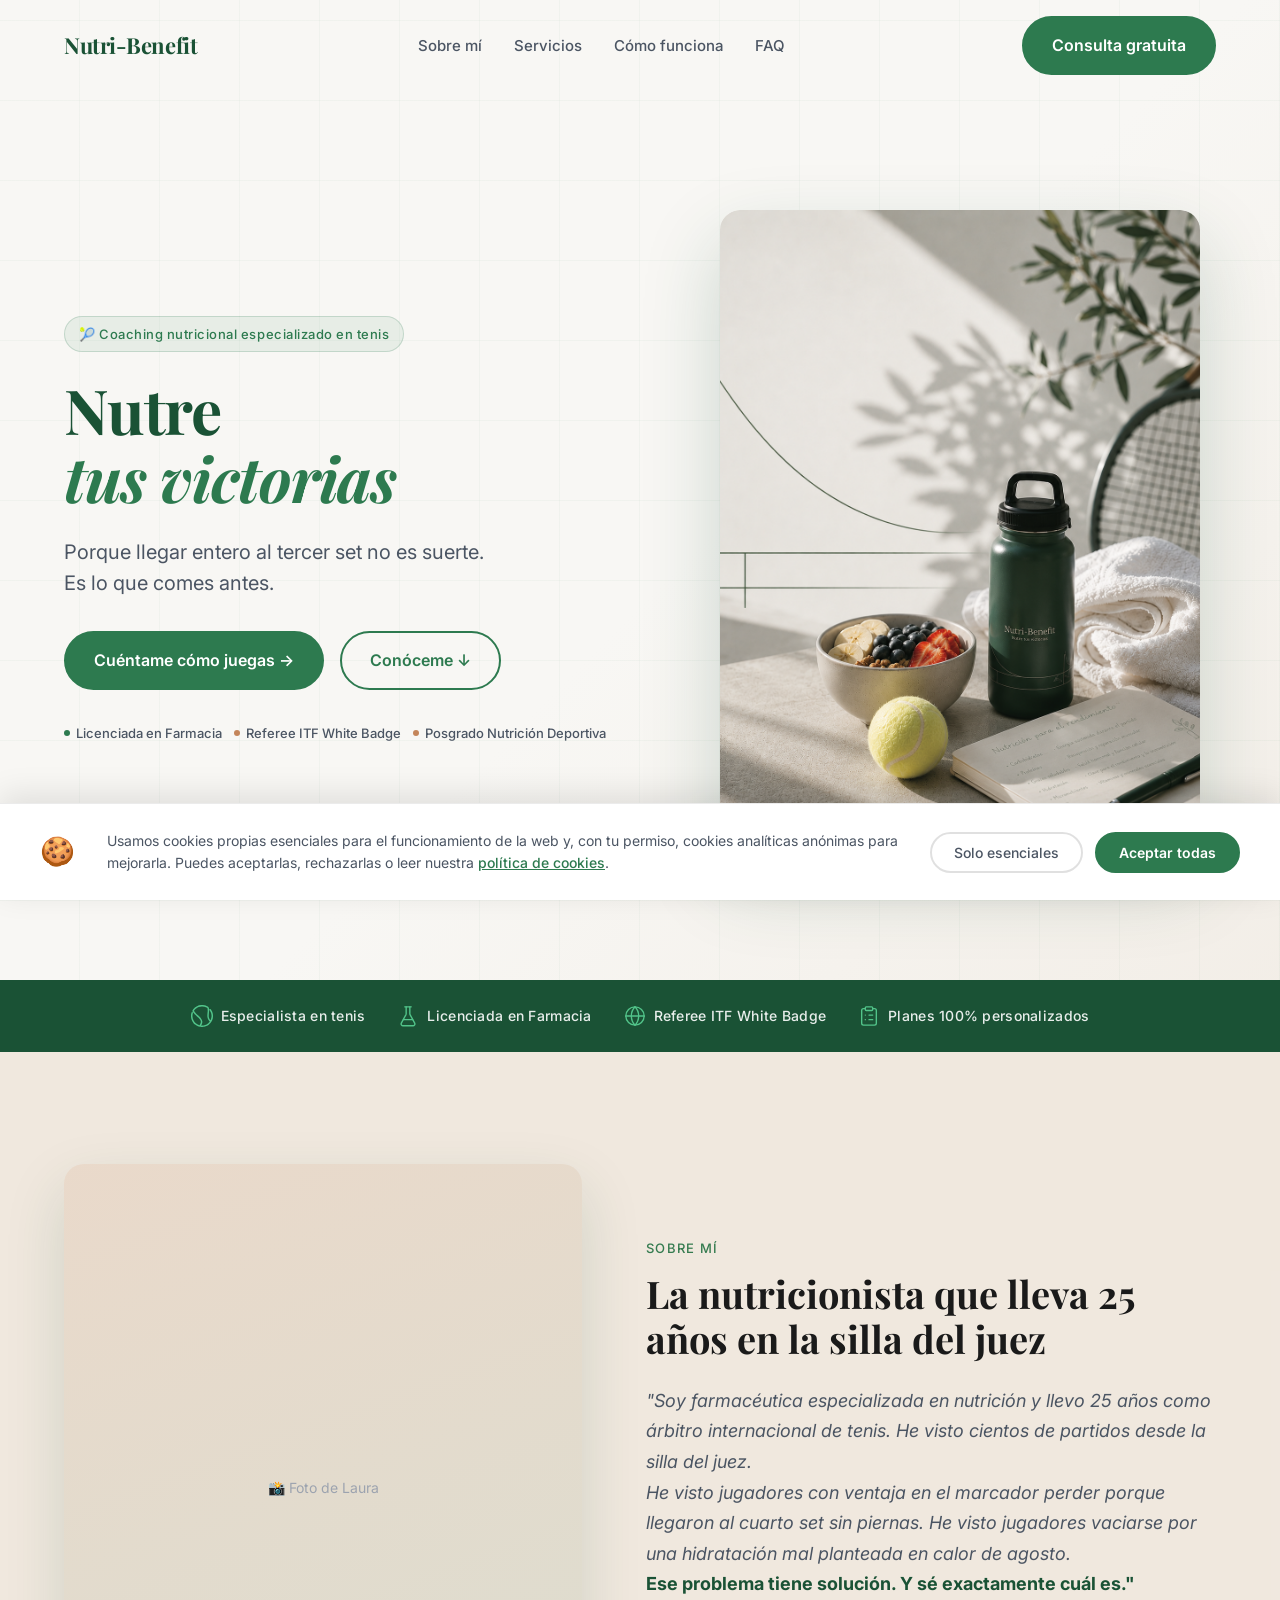
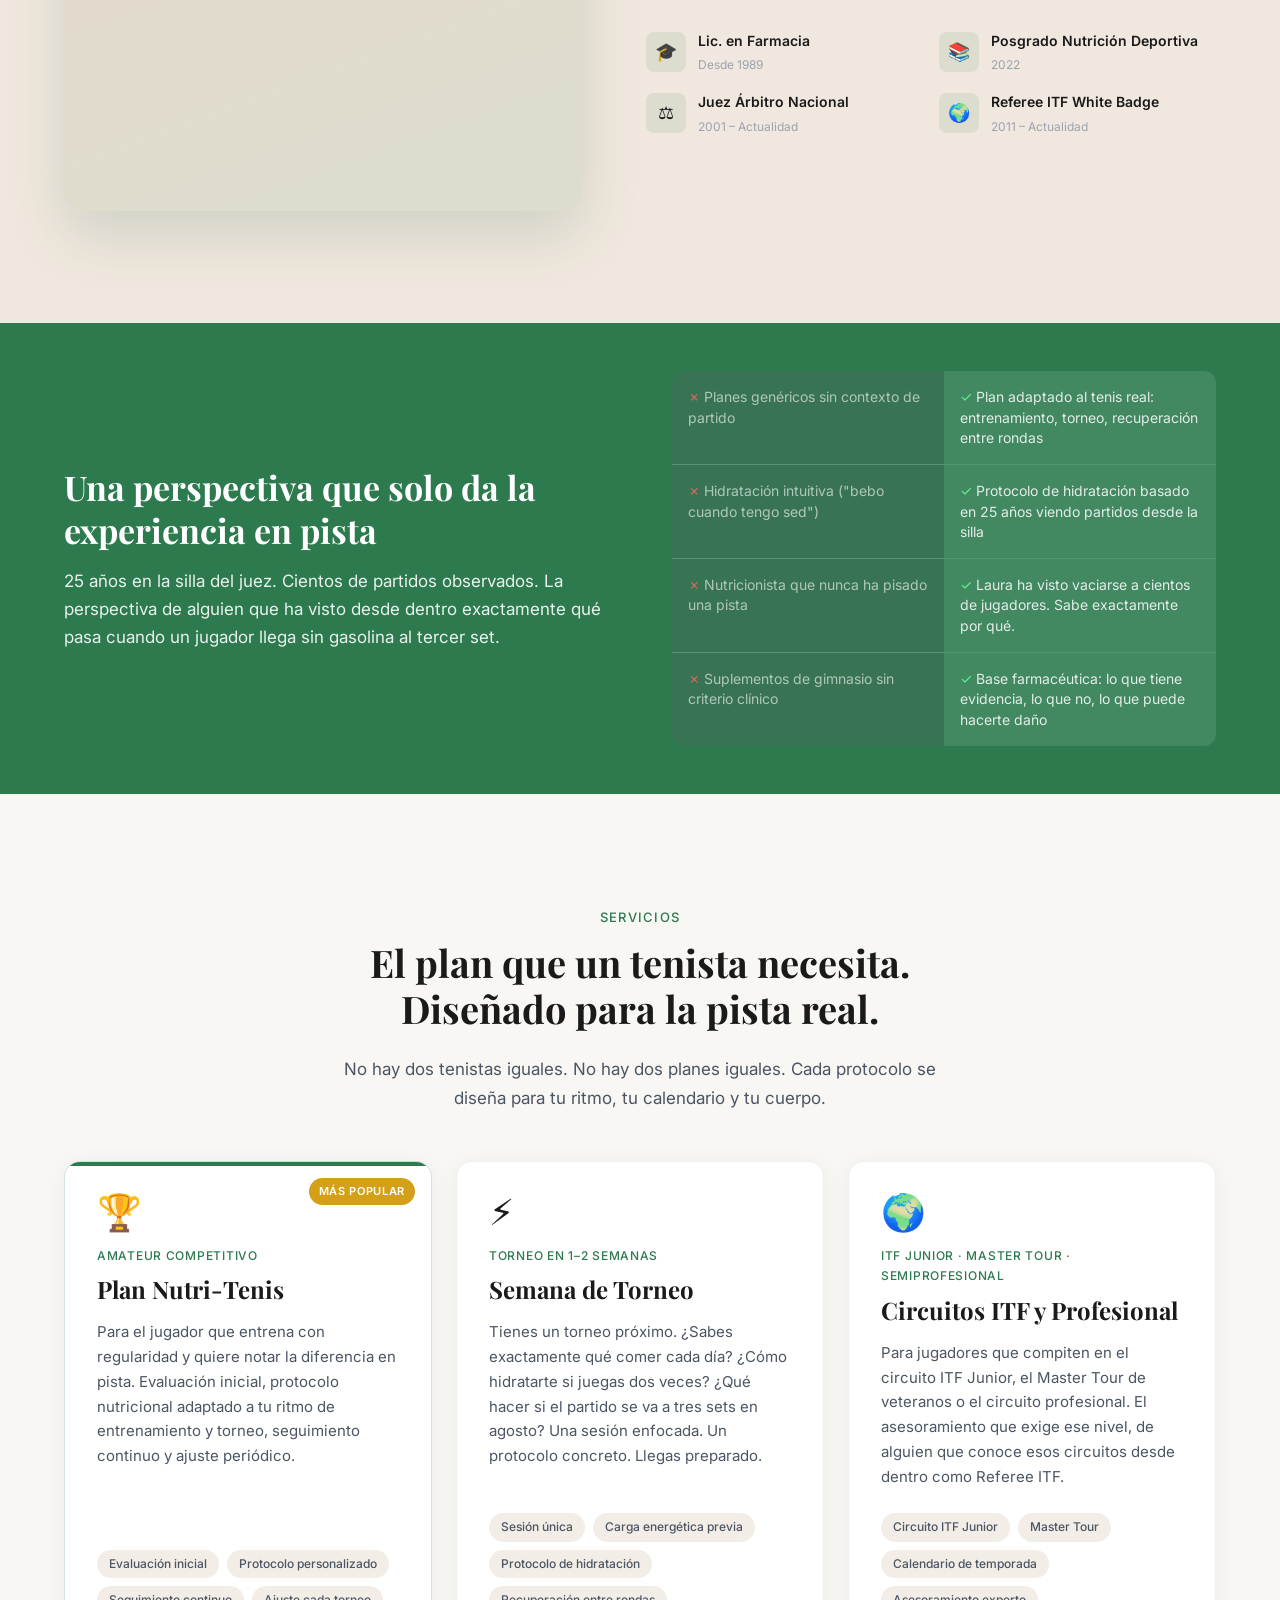
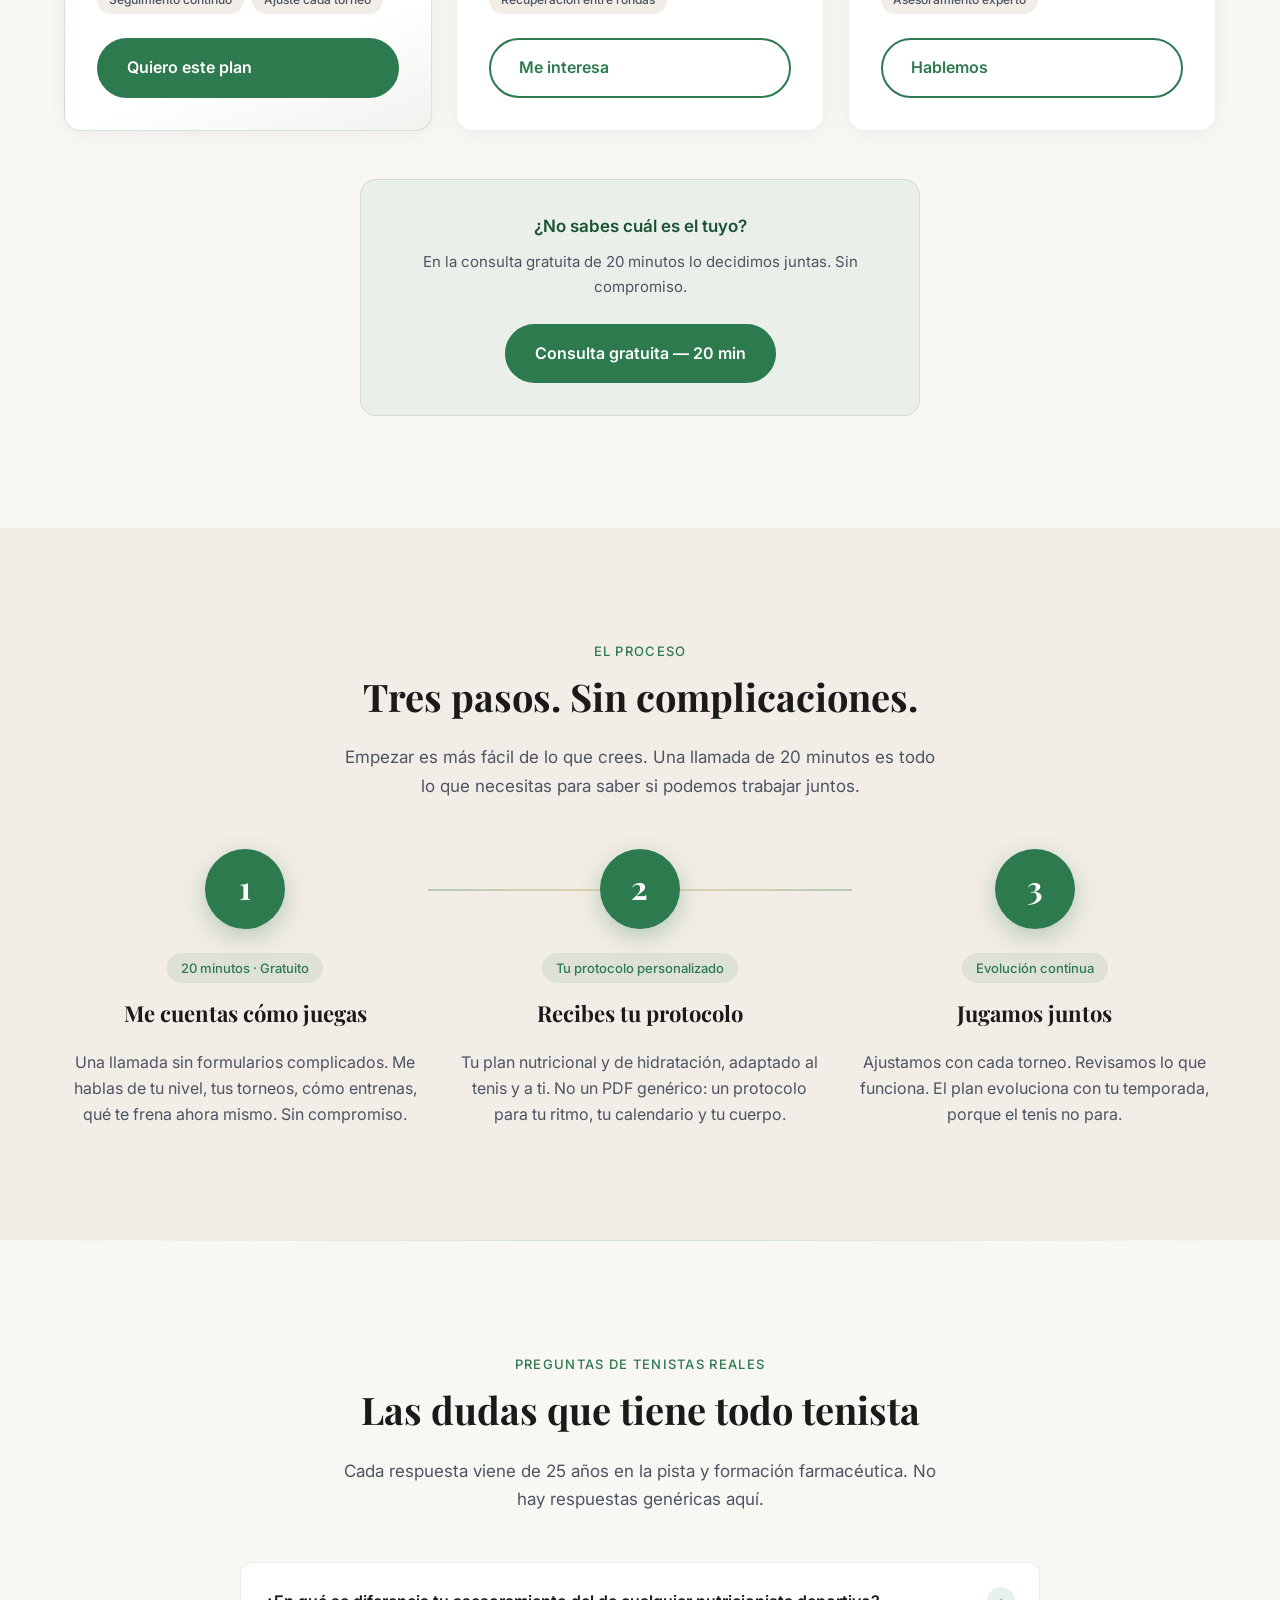
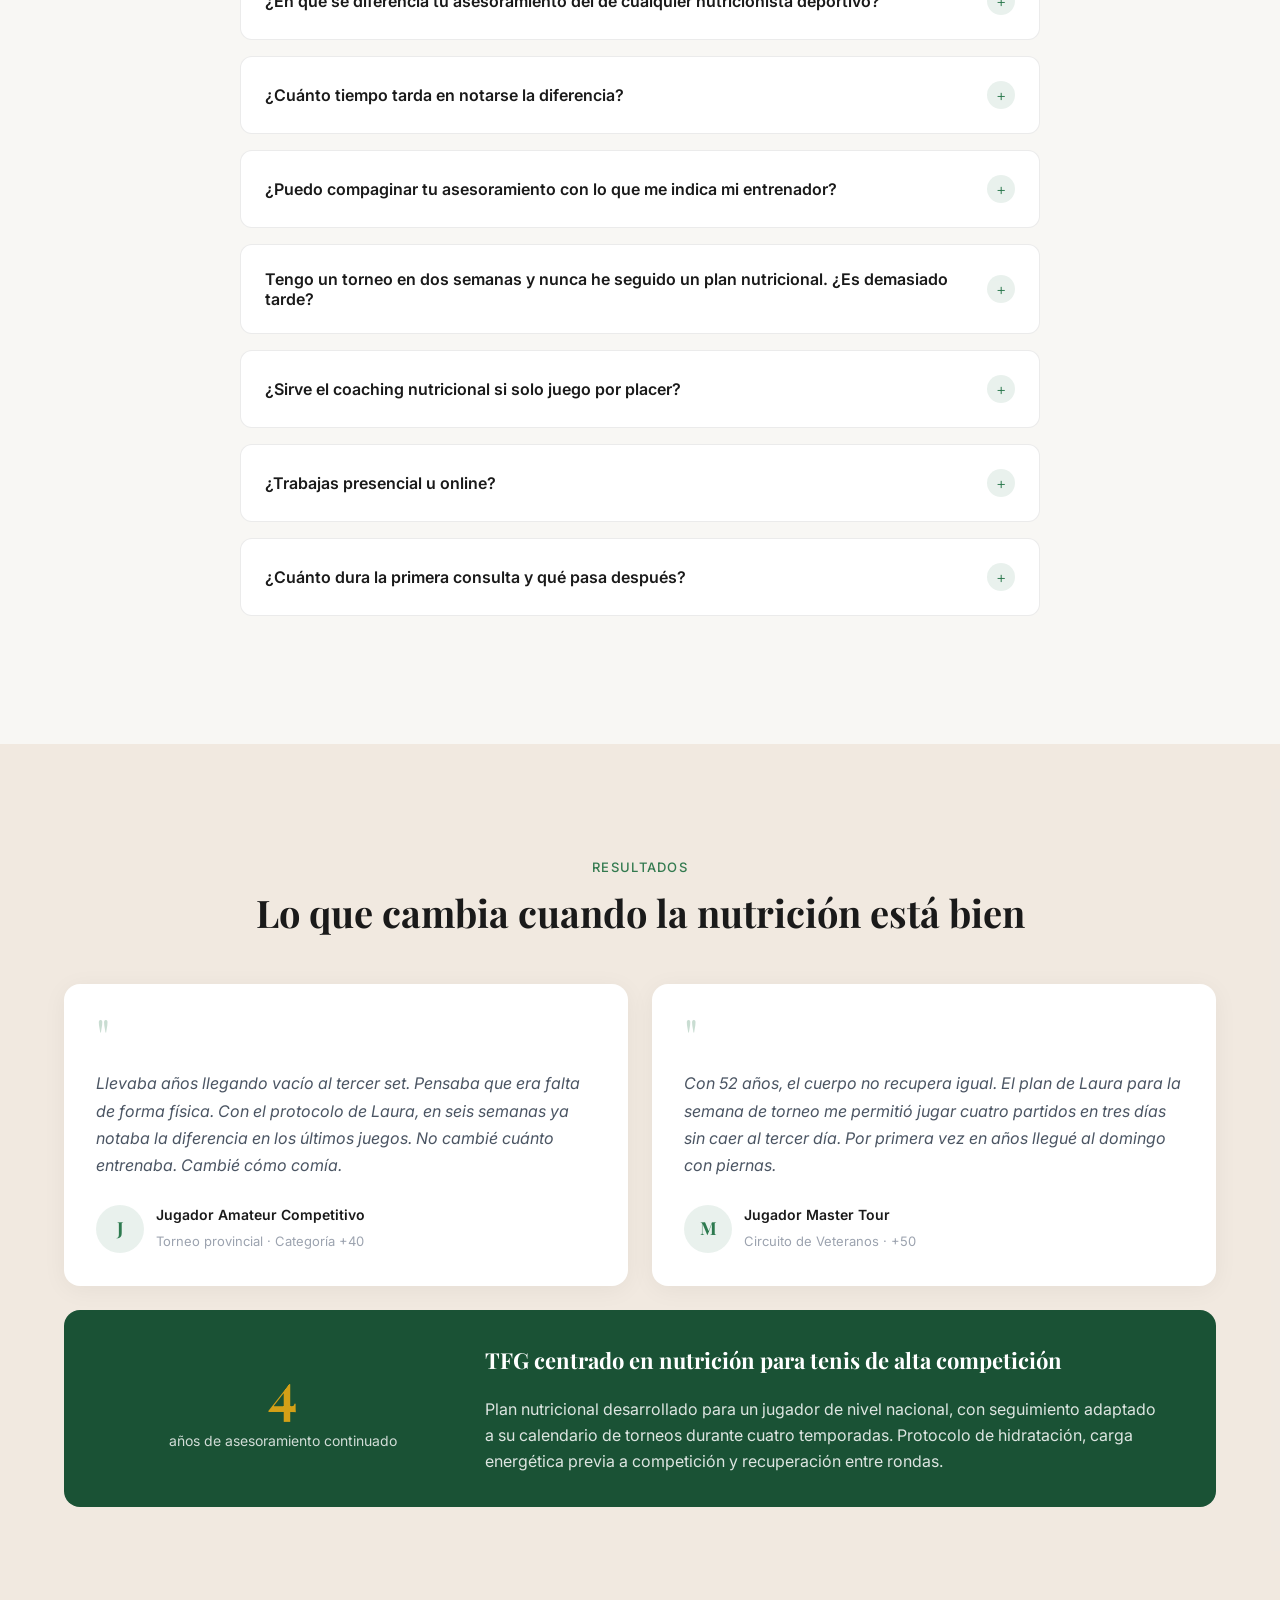
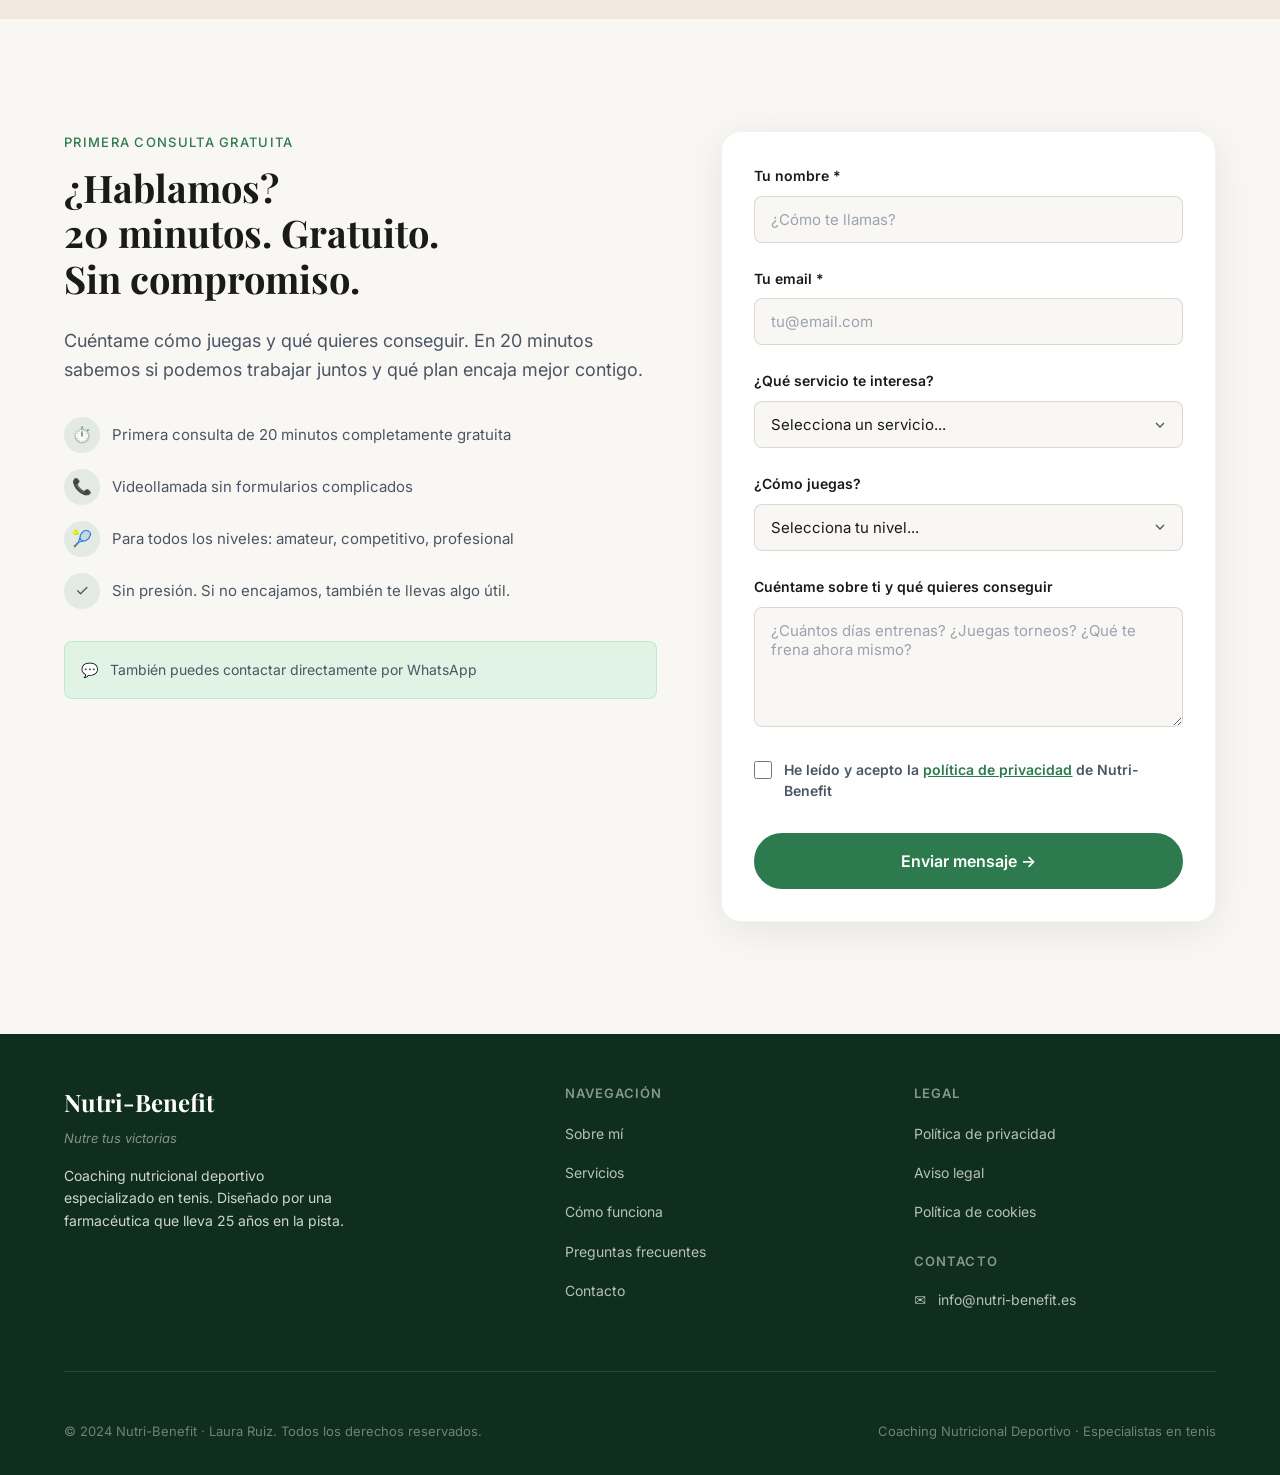
==== index.html @ d8d29677 "Add privacy policy page with initial content and legal notice" ====
<!DOCTYPE html>
<html lang="es">
<head>
  <meta charset="UTF-8">
  <meta name="viewport" content="width=device-width, initial-scale=1.0">
  <title>Nutri-Benefit — Coaching Nutricional para Tenistas | Laura Ruiz</title>
  <meta name="description" content="Coaching nutricional deportivo especializado en tenis. Licenciada en Farmacia y Referee ITF White Badge. Diseñado para tenistas reales, por alguien que lleva 25 años en la pista.">

  <!-- Open Graph -->
  <meta property="og:title" content="Nutri-Benefit — Nutre tus victorias">
  <meta property="og:description" content="Coaching nutricional para tenistas. Farmacéutica · Referee ITF · Nutricionista Deportiva. Primera consulta gratuita.">
  <meta property="og:type" content="website">
  <meta property="og:url" content="https://nutri-benefit.es">

  <!-- Google Fonts -->
  <link rel="preconnect" href="https://fonts.googleapis.com">
  <link rel="preconnect" href="https://fonts.gstatic.com" crossorigin>
  <link href="https://fonts.googleapis.com/css2?family=Playfair+Display:ital,wght@0,700;1,400&family=Inter:wght@400;500;600&display=swap" rel="stylesheet">

  <!-- Styles -->
  <link rel="stylesheet" href="css/styles.css">

  <!-- Schema.org -->
  <script type="application/ld+json">
  {
    "@context": "https://schema.org",
    "@type": "Person",
    "name": "Laura Ruiz",
    "jobTitle": "Nutricionista Deportiva y Farmacéutica",
    "description": "Coaching nutricional deportivo especializado en tenis. Licenciada en Farmacia, Referee ITF White Badge, Posgrado en Nutrición Deportiva.",
    "url": "https://nutri-benefit.es",
    "sameAs": []
  }
  </script>
</head>
<body>

  <!-- ══════════════════════════════════════════════════════
       NAVBAR
  ══════════════════════════════════════════════════════ -->
  <nav id="navbar" role="navigation" aria-label="Navegación principal">
    <div class="nav-inner">
      <a href="#" class="nav-logo" aria-label="Nutri-Benefit inicio">
        <span class="brand">Nutri-Benefit</span>
        <span class="tagline">Nutre tus victorias</span>
      </a>

      <ul class="nav-links" role="list">
        <li><a href="#sobre-mi">Sobre mí</a></li>
        <li><a href="#servicios">Servicios</a></li>
        <li><a href="#como-funciona">Cómo funciona</a></li>
        <li><a href="#faq">FAQ</a></li>
      </ul>

      <a href="#contacto" class="btn btn-primary nav-cta">Consulta gratuita</a>

      <button class="hamburger" id="hamburger" aria-label="Abrir menú" aria-expanded="false">
        <span></span><span></span><span></span>
      </button>
    </div>
  </nav>

  <!-- Mobile nav overlay -->
  <div class="mobile-nav" id="mobile-nav" role="dialog" aria-label="Menú móvil">
    <a href="#sobre-mi">Sobre Laura</a>
    <a href="#servicios">Servicios</a>
    <a href="#como-funciona">Cómo funciona</a>
    <a href="#faq">FAQ</a>
    <a href="#contacto" class="btn btn-primary">Consulta gratuita</a>
  </div>

  <main>

    <!-- ══════════════════════════════════════════════════════
         HERO
    ══════════════════════════════════════════════════════ -->
    <section id="hero" aria-label="Encabezado principal">
      <div class="hero-bg"></div>

      <div class="hero-content">
        <div class="hero-eyebrow fade-up">
          🎾 Coaching nutricional especializado en tenis
        </div>

        <h1 class="hero-h1 fade-up fade-up-delay-1">
          Nutre<br><em>tus victorias</em>
        </h1>

        <p class="hero-h2 fade-up fade-up-delay-2">
          Porque llegar entero al tercer set no es suerte.<br>
          Es lo que comes antes.
        </p>

        <div class="hero-ctas fade-up fade-up-delay-3">
          <a href="#contacto" class="btn btn-primary" id="hero-cta">
            Cuéntame cómo juegas →
          </a>
          <a href="#sobre-mi" class="btn btn-secondary">
            Conóceme ↓
          </a>
        </div>

        <div class="hero-credentials fade-up fade-up-delay-3">
          <span class="credential-dot">Licenciada en Farmacia</span>
          <span class="credential-dot">Referee ITF White Badge</span>
          <span class="credential-dot">Posgrado Nutrición Deportiva</span>
        </div>
      </div>

      <div class="hero-visual">
        <div class="hero-photo-frame fade-up">
          <img src="img/ChatGPT Image May 28, 2026 at 11_13_52 AM.png" alt="Laura Ruiz, nutricionista deportiva y árbitro ITF">

        </div>
      </div>
    </section>

    <!-- ══════════════════════════════════════════════════════
         BARRA DE CONFIANZA
    ══════════════════════════════════════════════════════ -->
    <div id="trust-bar" role="complementary" aria-label="Credenciales">
      <div class="container">
        <div class="trust-grid">
          <div class="trust-item fade-up">
            <span class="icon">
              <svg xmlns="http://www.w3.org/2000/svg" width="22" height="22" viewBox="0 0 512 512" fill="currentColor" aria-hidden="true">
                <path d="M0 0 C0.9005864 -0.00701431 1.80117279 -0.01402863 2.72904968 -0.02125549 C5.61759506 -0.03865309 8.50593541 -0.04510727 11.39453125 -0.046875 C12.87509003 -0.04788712 12.87509003 -0.04788712 14.38555908 -0.04891968 C28.85428676 -0.03318992 42.98044345 0.32301416 57.20703125 3.203125 C58.12484375 3.38536621 59.04265625 3.56760742 59.98828125 3.75537109 C66.43964765 5.06690057 72.83133002 6.56447537 79.20703125 8.203125 C80.33915039 8.49292236 80.33915039 8.49292236 81.49414062 8.78857422 C99.2256773 13.42931229 116.05539093 20.60129356 132.20703125 29.203125 C133.30144531 29.77933594 133.30144531 29.77933594 134.41796875 30.3671875 C142.56273445 34.67585195 150.52370994 39.17055724 158.08203125 44.453125 C158.64680176 44.84097168 159.21157227 45.22881836 159.79345703 45.62841797 C166.97587399 50.82537979 169.13026911 57.17161854 171.26953125 65.390625 C171.65467896 66.83743652 171.65467896 66.83743652 172.04760742 68.31347656 C174.4217014 77.51431585 176.06007959 86.77497192 177.20703125 96.203125 C177.30129395 96.925 177.39555664 97.646875 177.49267578 98.390625 C178.44012962 106.47194861 178.45070136 114.57780121 178.45703125 122.703125 C178.45770599 123.49266571 178.45838074 124.28220642 178.45907593 125.09567261 C178.43354454 144.18289188 176.66114237 163.01259345 174.57421875 181.96777344 C172.05176225 204.89703234 169.71811337 227.67590569 169.70703125 250.765625 C169.70281158 251.62993134 169.69859192 252.49423767 169.69424438 253.38473511 C169.66118571 268.57948968 171.3173471 283.5573846 175.76953125 298.140625 C176.01783691 298.95781006 176.26614258 299.77499512 176.52197266 300.61694336 C182.83411866 320.18159556 195.36854297 340.94234975 212.20703125 353.203125 C231.51416925 306.79724435 240.37294386 259.09706687 229.20703125 209.203125 C229.02188965 208.36168945 228.83674805 207.52025391 228.64599609 206.65332031 C221.57647524 175.33180536 207.90166237 147.84075861 189.20581055 121.95117188 C188.703479 121.25056641 188.20114746 120.54996094 187.68359375 119.828125 C187.23064941 119.20164062 186.77770508 118.57515625 186.31103516 117.9296875 C183.78335811 113.97662865 183.62461413 109.74112506 184.20703125 105.203125 C185.96756821 99.91194599 188.44762821 96.25402439 193.20703125 93.203125 C196.02531303 92.26369774 198.01924794 91.97729873 200.95703125 91.890625 C201.776875 91.85324219 202.59671875 91.81585938 203.44140625 91.77734375 C209.63425846 92.73076309 213.65880676 96.15788653 217.32666016 100.97119141 C217.78218262 101.60460449 218.23770508 102.23801758 218.70703125 102.890625 C219.2076709 103.57560059 219.70831055 104.26057617 220.22412109 104.96630859 C232.30558942 121.88478835 242.34296579 139.9729126 250.20703125 159.203125 C250.70106445 160.40412842 250.70106445 160.40412842 251.20507812 161.62939453 C259.48335453 182.07538293 264.14767509 203.40787643 267.20703125 225.203125 C267.47181274 227.03991821 267.47181274 227.03991821 267.74194336 228.91381836 C268.3208789 233.62721873 268.38708679 238.31030567 268.41015625 243.0546875 C268.41585632 243.99001312 268.4215564 244.92533875 268.4274292 245.88900757 C268.4368375 247.86739997 268.4433965 249.84580776 268.44726562 251.82421875 C268.45684598 254.77113464 268.48785642 257.71731356 268.51953125 260.6640625 C268.61611699 277.92975869 266.75749347 294.84647441 262.95703125 311.703125 C262.74796143 312.64124023 262.5388916 313.57935547 262.32348633 314.54589844 C249.57816493 369.7310658 217.78361101 421.08418753 173.20703125 456.203125 C172.02753906 457.18345703 172.02753906 457.18345703 170.82421875 458.18359375 C158.92594489 468.0202855 145.79166821 475.93972098 132.20703125 483.203125 C131.58280273 483.54053711 130.95857422 483.87794922 130.31542969 484.22558594 C109.34411225 495.47393778 86.96548602 503.12199405 63.70703125 507.890625 C62.23097412 508.19468262 62.23097412 508.19468262 60.72509766 508.50488281 C44.64902695 511.65334328 28.92944567 512.57947457 12.58203125 512.515625 C11.12719833 512.51289078 11.12719833 512.51289078 9.64297485 512.51010132 C-4.7061792 512.46471553 -18.67577134 511.96885438 -32.79296875 509.203125 C-33.70594727 509.03683594 -34.61892578 508.87054688 -35.55957031 508.69921875 C-77.19159155 501.03949423 -115.95349081 482.79687617 -148.79296875 456.203125 C-149.33743652 455.76307129 -149.8819043 455.32301758 -150.44287109 454.86962891 C-164.51470804 443.39137637 -177.72977522 430.62593436 -188.79296875 416.203125 C-189.55222656 415.27242188 -190.31148437 414.34171875 -191.09375 413.3828125 C-223.07811345 373.49162874 -243.72681874 319.73434326 -243.99609375 268.41015625 C-244.00310806 267.50956985 -244.01012238 266.60898346 -244.01734924 265.68110657 C-244.03474684 262.79256119 -244.04120102 259.90422084 -244.04296875 257.015625 C-244.04398087 255.53506622 -244.04398087 255.53506622 -244.04501343 254.02459717 C-244.02928235 239.55464844 -243.66840223 225.43142047 -240.79296875 211.203125 C-240.61072754 210.27999512 -240.42848633 209.35686523 -240.24072266 208.40576172 C-233.46129546 174.83711927 -233.46129546 174.83711927 -225.79296875 168.203125 C-221.25576853 165.27915153 -217.11867693 164.31550697 -211.79296875 165.203125 C-205.95675592 167.0813244 -202.72071167 169.69896831 -199.79296875 175.203125 C-197.25926886 182.80422467 -199.50205599 189.77691628 -201.60546875 197.203125 C-217.0081282 254.28303899 -209.72177065 314.54948178 -180.79296875 366.203125 C-166.72225498 390.17993083 -148.68685498 412.02438299 -126.79296875 429.203125 C-125.84292969 429.98171875 -124.89289063 430.7603125 -123.9140625 431.5625 C-101.14505744 449.82423075 -74.54708543 461.75045007 -46.79296875 470.203125 C-26.13234054 444.80680224 -12.06378999 415.57073139 -14.79296875 382.203125 C-17.35483395 363.63152564 -26.53104991 346.86931208 -37.79296875 332.203125 C-38.40914062 331.39230469 -39.0253125 330.58148438 -39.66015625 329.74609375 C-48.13448668 318.86308434 -57.82356476 309.0870962 -67.54296875 299.328125 C-68.33485596 298.53156494 -69.12674316 297.73500488 -69.94262695 296.91430664 C-74.14997703 292.71839556 -78.43602583 288.68334103 -82.93945312 284.80712891 C-85.74392865 282.38017893 -88.45389091 279.85514234 -91.16796875 277.328125 C-95.0182023 273.75798927 -98.88176349 270.20664762 -102.79296875 266.703125 C-107.17477468 262.77509832 -111.50462702 258.79381833 -115.82275391 254.79614258 C-118.55449505 252.26757217 -121.2908497 249.74467538 -124.04296875 247.23828125 C-128.85750092 242.85236894 -133.61447507 238.44482358 -138.171875 233.7890625 C-139.87406577 232.12378671 -141.65593382 230.60789867 -143.48046875 229.078125 C-148.89075261 224.41227943 -153.58721707 219.07362992 -158.36621094 213.77832031 C-159.62608219 212.38737416 -160.89990156 211.00908928 -162.17578125 209.6328125 C-168.46169659 202.80617326 -174.18802165 195.59118992 -179.79296875 188.203125 C-180.21723145 187.64641113 -180.64149414 187.08969727 -181.07861328 186.51611328 C-211.98967388 145.62750831 -211.98967388 145.62750831 -209.69921875 128.21484375 C-204.55004598 111.10272217 -188.58622574 94.75567105 -176.5078125 82.0703125 C-174.11406795 79.54224272 -171.81801141 76.96238492 -169.54296875 74.328125 C-165.91073533 70.22793513 -161.98282384 66.71973842 -157.79296875 63.203125 C-156.90480469 62.41550781 -156.01664062 61.62789062 -155.1015625 60.81640625 C-140.43247372 47.89421125 -124.19436998 37.07549053 -106.79296875 28.203125 C-105.96684082 27.78047363 -105.14071289 27.35782227 -104.28955078 26.92236328 C-72.40675834 10.78534865 -35.92468067 0.1884807 0 0 Z M-130.79296875 85.203125 C-131.56253906 85.86183594 -132.33210938 86.52054688 -133.125 87.19921875 C-146.8598045 99.24849168 -159.37520102 112.15827016 -169.79296875 127.203125 C-170.24486572 127.79343506 -170.6967627 128.38374512 -171.16235352 128.99194336 C-172.59789053 130.919506 -172.59789053 130.919506 -173.79296875 134.203125 C-172.80021049 137.22045912 -171.9234422 139.05381346 -170.23046875 141.640625 C-169.5977002 142.67606445 -169.5977002 142.67606445 -168.95214844 143.73242188 C-167.60045544 145.91372016 -166.20362462 148.05957217 -164.79296875 150.203125 C-164.35936035 150.87617676 -163.92575195 151.54922852 -163.47900391 152.24267578 C-158.50178091 159.93337914 -153.10385814 167.25971158 -147.35546875 174.390625 C-146.87883789 174.98294922 -146.40220703 175.57527344 -145.91113281 176.18554688 C-136.87789949 187.16758922 -126.85608847 197.30709813 -116.79150391 207.33496094 C-115.02648331 209.0945598 -113.26695742 210.85952897 -111.5078125 212.625 C-106.30519744 217.83071783 -101.10122825 222.97042362 -95.49707031 227.74853516 C-92.77432547 230.07262022 -90.16393149 232.5156505 -87.54296875 234.953125 C-86.41681933 235.99625858 -85.29051364 237.03922349 -84.1640625 238.08203125 C-83.60315918 238.60168457 -83.04225586 239.12133789 -82.46435547 239.65673828 C-76.2998551 245.36020678 -70.10789 251.03361497 -63.85546875 256.640625 C-62.16693245 258.16030767 -60.47948891 259.68120515 -58.79296875 261.203125 C-57.83132812 262.07066406 -56.8696875 262.93820312 -55.87890625 263.83203125 C-43.90099231 274.71761377 -31.80283498 285.84116574 -21.8203125 298.62109375 C-19.60732763 301.43955811 -17.26584731 304.12128841 -14.91796875 306.828125 C1.52993255 326.59625483 13.89642702 350.75769259 18.20703125 376.203125 C18.33851563 376.96496094 18.47 377.72679687 18.60546875 378.51171875 C23.18080765 411.21920897 11.42700327 446.70161017 -7.0625 473.5703125 C-8.97605279 475.95657873 -8.97605279 475.95657873 -8.79296875 478.203125 C48.64667915 484.29520887 106.28463716 465.93248913 151.20703125 430.203125 C152.05491211 429.53095947 152.05491211 429.53095947 152.91992188 428.84521484 C168.91076263 416.0459031 182.98060105 401.36536888 194.20703125 384.203125 C193.69954346 383.71658447 193.19205566 383.23004395 192.66918945 382.72875977 C156.18828834 347.55001213 136.81364986 306.80517487 135.88174438 255.70167542 C135.5872635 232.36462279 137.6756482 209.36963432 140.17619324 186.1930542 C145.85792813 136.19794525 145.85792813 136.19794525 141.56445312 86.27001953 C141.20703125 84.203125 141.20703125 84.203125 140.97265625 80.60546875 C140.52713286 76.41012349 139.84617867 73.62674946 136.56933594 70.78076172 C131.42968151 67.02853726 125.85471523 64.10620452 120.20703125 61.203125 C118.82377317 60.46437537 117.4409332 59.72484213 116.05859375 58.984375 C85.77701886 43.07613408 52.37612134 34.38010119 18.20703125 33.203125 C16.70462891 33.14125 16.70462891 33.14125 15.171875 33.078125 C-37.48563509 31.96808526 -90.96022576 50.74811497 -130.79296875 85.203125 Z " fill="currentColor" transform="translate(243.79296875,-0.203125)"/>
              </svg>
            </span>
            <span>Especialista en tenis</span>
          </div>
          <div class="trust-item fade-up fade-up-delay-1">
            <span class="icon">
              <svg xmlns="http://www.w3.org/2000/svg" width="22" height="22" viewBox="0 0 24 24" fill="none" stroke="currentColor" stroke-width="1.5" stroke-linecap="round" stroke-linejoin="round" aria-hidden="true">
                <path d="M10 2v7.527a2 2 0 0 1-.211.896L4.72 19.8a2 2 0 0 0 1.787 2.9h11a2 2 0 0 0 1.787-2.9l-5.069-9.377A2 2 0 0 1 14 9.527V2"/><path d="M8.5 2h7"/><path d="M7 16h10"/>
              </svg>
            </span>
            <span>Licenciada en Farmacia</span>
          </div>
          <div class="trust-item fade-up fade-up-delay-2">
            <span class="icon">
              <svg xmlns="http://www.w3.org/2000/svg" width="22" height="22" viewBox="0 0 24 24" fill="none" stroke="currentColor" stroke-width="1.5" stroke-linecap="round" stroke-linejoin="round" aria-hidden="true">
                <circle cx="12" cy="12" r="10"/><path d="M12 2a14.5 14.5 0 0 0 0 20 14.5 14.5 0 0 0 0-20"/><path d="M2 12h20"/>
              </svg>
            </span>
            <span>Referee ITF White Badge</span>
          </div>
          <div class="trust-item fade-up fade-up-delay-3">
            <span class="icon">
              <svg xmlns="http://www.w3.org/2000/svg" width="22" height="22" viewBox="0 0 24 24" fill="none" stroke="currentColor" stroke-width="1.5" stroke-linecap="round" stroke-linejoin="round" aria-hidden="true">
                <rect width="8" height="4" x="8" y="2" rx="1"/><path d="M16 4h2a2 2 0 0 1 2 2v14a2 2 0 0 1-2 2H6a2 2 0 0 1-2-2V6a2 2 0 0 1 2-2h2"/><path d="M12 11h4"/><path d="M12 16h4"/><path d="M8 11h.01"/><path d="M8 16h.01"/>
              </svg>
            </span>
            <span>Planes 100% personalizados</span>
          </div>
        </div>
      </div>
    </div>

    <!-- ══════════════════════════════════════════════════════
         SOBRE LAURA
    ══════════════════════════════════════════════════════ -->
    <section id="sobre-mi" class="section-pad" aria-label="Sobre Laura Ruiz">
      <div class="container">
        <div class="sobre-grid">
          <div class="sobre-photo-wrap fade-up">
            <div class="sobre-photo-frame">
              <!-- Sustituir por: <img src="img/laura-sobre.jpg" alt="Laura Ruiz en la silla del juez"> -->
              <div class="sobre-photo-placeholder">
                <span>📸 Foto de Laura</span>
              </div>
            </div>
          </div>

          <div class="sobre-content">
            <span class="section-label">Sobre mí</span>
            <h2 class="section-title fade-up">
              La nutricionista que lleva 25 años en la silla del juez
            </h2>

            <blockquote class="fade-up">
              <p>"Soy farmacéutica especializada en nutrición y llevo 25 años como árbitro internacional de tenis. He visto cientos de partidos desde la silla del juez.</p>
              <p>He visto jugadores con ventaja en el marcador perder porque llegaron al cuarto set sin piernas. He visto jugadores vaciarse por una hidratación mal planteada en calor de agosto.</p>
              <p><strong>Ese problema tiene solución. Y sé exactamente cuál es."</strong></p>
            </blockquote>

            <div class="credentials-grid fade-up">
              <div class="credential-item">
                <div class="credential-icon">🎓</div>
                <div class="credential-info">
                  <strong>Lic. en Farmacia</strong>
                  <span>Desde 1989</span>
                </div>
              </div>
              <div class="credential-item">
                <div class="credential-icon">📚</div>
                <div class="credential-info">
                  <strong>Posgrado Nutrición Deportiva</strong>
                  <span>2022</span>
                </div>
              </div>
              <div class="credential-item">
                <div class="credential-icon">⚖️</div>
                <div class="credential-info">
                  <strong>Juez Árbitro Nacional</strong>
                  <span>2001 – Actualidad</span>
                </div>
              </div>
              <div class="credential-item">
                <div class="credential-icon">🌍</div>
                <div class="credential-info">
                  <strong>Referee ITF White Badge</strong>
                  <span>2011 – Actualidad</span>
                </div>
              </div>
            </div>
          </div>
        </div>
      </div>
    </section>

    <!-- Diferencial strip -->
    <div class="diferencial-strip">
      <div class="container">
        <div class="diferencial-inner">
          <div class="diferencial-text fade-up">
            <h2>Una perspectiva que solo da la experiencia en pista</h2>
            <p>25 años en la silla del juez. Cientos de partidos observados. La perspectiva de alguien que ha visto desde dentro exactamente qué pasa cuando un jugador llega sin gasolina al tercer set.</p>
          </div>
          <div class="diferencial-table fade-up fade-up-delay-1" role="table" aria-label="Comparativa de diferenciales">
            <div class="dif-row" role="row">
              <div class="dif-cell bad" role="cell">Planes genéricos sin contexto de partido</div>
              <div class="dif-cell good" role="cell">Plan adaptado al tenis real: entrenamiento, torneo, recuperación entre rondas</div>
            </div>
            <div class="dif-row" role="row">
              <div class="dif-cell bad" role="cell">Hidratación intuitiva ("bebo cuando tengo sed")</div>
              <div class="dif-cell good" role="cell">Protocolo de hidratación basado en 25 años viendo partidos desde la silla</div>
            </div>
            <div class="dif-row" role="row">
              <div class="dif-cell bad" role="cell">Nutricionista que nunca ha pisado una pista</div>
              <div class="dif-cell good" role="cell">Laura ha visto vaciarse a cientos de jugadores. Sabe exactamente por qué.</div>
            </div>
            <div class="dif-row" role="row">
              <div class="dif-cell bad" role="cell">Suplementos de gimnasio sin criterio clínico</div>
              <div class="dif-cell good" role="cell">Base farmacéutica: lo que tiene evidencia, lo que no, lo que puede hacerte daño</div>
            </div>
          </div>
        </div>
      </div>
    </div>

    <!-- ══════════════════════════════════════════════════════
         SERVICIOS
    ══════════════════════════════════════════════════════ -->
    <section id="servicios" class="section-pad" aria-label="Servicios">
      <div class="container">
        <div class="text-center">
          <span class="section-label">Servicios</span>
          <h2 class="section-title fade-up">El plan que un tenista necesita.<br>Diseñado para la pista real.</h2>
          <p class="section-subtitle fade-up">No hay dos tenistas iguales. No hay dos planes iguales. Cada protocolo se diseña para tu ritmo, tu calendario y tu cuerpo.</p>
        </div>

        <div class="servicios-grid">
          <!-- Servicio 1 -->
          <article class="service-card featured fade-up" aria-label="Plan Nutri-Tenis">
            <div class="service-featured-badge">Más popular</div>
            <div class="service-icon">🏆</div>
            <div class="service-for">Amateur competitivo</div>
            <h3>Plan Nutri-Tenis</h3>
            <p>Para el jugador que entrena con regularidad y quiere notar la diferencia en pista. Evaluación inicial, protocolo nutricional adaptado a tu ritmo de entrenamiento y torneo, seguimiento continuo y ajuste periódico.</p>
            <div class="service-tags">
              <span class="service-tag">Evaluación inicial</span>
              <span class="service-tag">Protocolo personalizado</span>
              <span class="service-tag">Seguimiento continuo</span>
              <span class="service-tag">Ajuste cada torneo</span>
            </div>
            <a href="#contacto" class="btn btn-primary service-cta" data-plan="plan-nutri-tenis">Quiero este plan</a>
          </article>

          <!-- Servicio 2 -->
          <article class="service-card fade-up fade-up-delay-1" aria-label="Semana de Torneo">
            <div class="service-icon">⚡</div>
            <div class="service-for">Torneo en 1–2 semanas</div>
            <h3>Semana de Torneo</h3>
            <p>Tienes un torneo próximo. ¿Sabes exactamente qué comer cada día? ¿Cómo hidratarte si juegas dos veces? ¿Qué hacer si el partido se va a tres sets en agosto? Una sesión enfocada. Un protocolo concreto. Llegas preparado.</p>
            <div class="service-tags">
              <span class="service-tag">Sesión única</span>
              <span class="service-tag">Carga energética previa</span>
              <span class="service-tag">Protocolo de hidratación</span>
              <span class="service-tag">Recuperación entre rondas</span>
            </div>
            <a href="#contacto" class="btn btn-secondary service-cta" data-plan="semana-de-torneo">Me interesa</a>
          </article>

          <!-- Servicio 3 -->
          <article class="service-card fade-up fade-up-delay-2" aria-label="Circuitos ITF y Profesional">
            <div class="service-icon">🌍</div>
            <div class="service-for">ITF Junior · Master Tour · Semiprofesional</div>
            <h3>Circuitos ITF y Profesional</h3>
            <p>Para jugadores que compiten en el circuito ITF Junior, el Master Tour de veteranos o el circuito profesional. El asesoramiento que exige ese nivel, de alguien que conoce esos circuitos desde dentro como Referee ITF.</p>
            <div class="service-tags">
              <span class="service-tag">Circuito ITF Junior</span>
              <span class="service-tag">Master Tour</span>
              <span class="service-tag">Calendario de temporada</span>
              <span class="service-tag">Asesoramiento experto</span>
            </div>
            <a href="#contacto" class="btn btn-secondary service-cta" data-plan="circuitos-itf">Hablemos</a>
          </article>
        </div>

        <!-- Free consult highlight -->
        <div class="text-center" style="margin-top: var(--s12);">
          <div style="background: rgba(45,122,79,0.06); border: 1px solid rgba(45,122,79,0.15); border-radius: 16px; padding: var(--s8); display: inline-block; max-width: 560px;">
            <p style="font-size: 17px; font-weight: 600; color: var(--green-dark); margin-bottom: var(--s2);">¿No sabes cuál es el tuyo?</p>
            <p style="color: var(--text-secondary); font-size: 15px; margin-bottom: var(--s6);">En la consulta gratuita de 20 minutos lo decidimos juntas. Sin compromiso.</p>
            <a href="#contacto" class="btn btn-primary">Consulta gratuita — 20 min</a>
          </div>
        </div>
      </div>
    </section>

    <!-- ══════════════════════════════════════════════════════
         CÓMO FUNCIONA
    ══════════════════════════════════════════════════════ -->
    <section id="como-funciona" class="section-pad" aria-label="Cómo funciona">
      <div class="container">
        <div class="text-center">
          <span class="section-label">El proceso</span>
          <h2 class="section-title fade-up">Tres pasos. Sin complicaciones.</h2>
          <p class="section-subtitle fade-up">Empezar es más fácil de lo que crees. Una llamada de 20 minutos es todo lo que necesitas para saber si podemos trabajar juntos.</p>
        </div>

        <div class="steps-container">
          <div class="step fade-up">
            <div class="step-number">1</div>
            <div class="step-duration">20 minutos · Gratuito</div>
            <h3>Me cuentas cómo juegas</h3>
            <p>Una llamada sin formularios complicados. Me hablas de tu nivel, tus torneos, cómo entrenas, qué te frena ahora mismo. Sin compromiso.</p>
          </div>

          <div class="step fade-up fade-up-delay-1">
            <div class="step-number">2</div>
            <div class="step-duration">Tu protocolo personalizado</div>
            <h3>Recibes tu protocolo</h3>
            <p>Tu plan nutricional y de hidratación, adaptado al tenis y a ti. No un PDF genérico: un protocolo para tu ritmo, tu calendario y tu cuerpo.</p>
          </div>

          <div class="step fade-up fade-up-delay-2">
            <div class="step-number">3</div>
            <div class="step-duration">Evolución continua</div>
            <h3>Jugamos juntos</h3>
            <p>Ajustamos con cada torneo. Revisamos lo que funciona. El plan evoluciona con tu temporada, porque el tenis no para.</p>
          </div>
        </div>
      </div>
    </section>

    <div class="court-line"></div>

    <!-- ══════════════════════════════════════════════════════
         FAQ
    ══════════════════════════════════════════════════════ -->
    <section id="faq" class="section-pad" aria-label="Preguntas frecuentes">
      <div class="container">
        <div class="faq-intro">
          <span class="section-label">Preguntas de tenistas reales</span>
          <h2 class="section-title fade-up">Las dudas que tiene todo tenista</h2>
          <p class="section-subtitle fade-up">Cada respuesta viene de 25 años en la pista y formación farmacéutica. No hay respuestas genéricas aquí.</p>
        </div>

        <div class="faq-container" role="list">

          <div class="faq-item fade-up" role="listitem">
            <button class="faq-question" aria-expanded="false">
              ¿En qué se diferencia tu asesoramiento del de cualquier nutricionista deportivo?
              <span class="faq-icon" aria-hidden="true">+</span>
            </button>
            <div class="faq-answer" role="region">
              <p>La mayoría de nutricionistas deportivos trabajan con datos: peso, analítica, volumen de entrenamiento. Yo trabajo con todo eso, y además con algo que no se aprende en ningún máster: 25 años observando partidos desde la silla del juez.</p>
              <p>Sé lo que le pasa al cuerpo de un tenista en el tercer set de agosto, con 35 grados en pista y dos horas de partido encima. Sé cómo se ve la fatiga nutricional desde fuera, partido a partido. Esa perspectiva cambia completamente cómo diseño un protocolo.</p>
              <p>A eso se suma la formación farmacéutica: puedo evaluar con criterio clínico qué tiene evidencia y qué no, y asegurarme de que nada de lo que recomiendo interfiere con ningún tratamiento que puedas estar siguiendo.</p>
            </div>
          </div>

          <div class="faq-item fade-up" role="listitem">
            <button class="faq-question" aria-expanded="false">
              ¿Cuánto tiempo tarda en notarse la diferencia?
              <span class="faq-icon" aria-hidden="true">+</span>
            </button>
            <div class="faq-answer" role="region">
              <p>Depende de dónde partimos, pero en general: <strong>los primeros cambios se notan en 2–4 semanas</strong>. No en el rendimiento máximo, sino en cosas concretas: menos bajón de energía en los últimos juegos, mejor sensación de recuperación al día siguiente, menos fatiga acumulada en semana de torneos.</p>
              <p>Los resultados más sólidos — los que se mantienen y se consolidan — llegan entre el mes y los tres meses, cuando el cuerpo ha tenido tiempo de adaptarse a una forma de comer más coherente con lo que le exiges.</p>
              <p>La primera consulta gratuita sirve precisamente para que te explique qué esperar en tu caso concreto, sin promesas genéricas.</p>
            </div>
          </div>

          <div class="faq-item fade-up" role="listitem">
            <button class="faq-question" aria-expanded="false">
              ¿Puedo compaginar tu asesoramiento con lo que me indica mi entrenador?
              <span class="faq-icon" aria-hidden="true">+</span>
            </button>
            <div class="faq-answer" role="region">
              <p>Sí, y de hecho es lo ideal. La nutrición no sustituye al entrenamiento: lo potencia. Trabajo a partir de la información que me das sobre tu planificación de entrenamientos y torneos, y el protocolo se diseña para encajar con ella, no para competir con ella.</p>
              <p>Si tu entrenador tiene indicaciones específicas sobre carga de trabajo o periodos de descanso, mejor. Cuanta más información tengo sobre cómo entrenas, más preciso puede ser el plan.</p>
            </div>
          </div>

          <div class="faq-item fade-up" role="listitem">
            <button class="faq-question" aria-expanded="false">
              Tengo un torneo en dos semanas y nunca he seguido un plan nutricional. ¿Es demasiado tarde?
              <span class="faq-icon" aria-hidden="true">+</span>
            </button>
            <div class="faq-answer" role="region">
              <p>No. Dos semanas es tiempo suficiente para trabajar la preparación específica del torneo: qué comer los días previos, cómo hidratarte según la duración de los partidos, qué hacer si juegas varias veces en el mismo día y cómo recuperar entre rondas.</p>
              <p>Para eso existe el servicio <strong>Semana de Torneo</strong>: una sesión enfocada con un protocolo concreto para ese evento. No es el plan ideal a largo plazo, pero sí lo que necesitas ahora mismo para llegar en las mejores condiciones posibles.</p>
            </div>
          </div>

          <div class="faq-item fade-up" role="listitem">
            <button class="faq-question" aria-expanded="false">
              ¿Sirve el coaching nutricional si solo juego por placer?
              <span class="faq-icon" aria-hidden="true">+</span>
            </button>
            <div class="faq-answer" role="region">
              <p>La nutrición no es solo para profesionales. Es para cualquiera que quiera jugar mejor durante más tiempo y recuperar antes.</p>
              <p>¿Llegas cansado al tercer set? ¿Tardas dos días en recuperarte después de un partido intenso? ¿Tienes bajadas de energía en mitad del partido? Esos son problemas nutricionales, no de forma física.</p>
              <p>Jugar "por placer" no significa que no quieras rendir bien cuando estás en pista. Y tener 45 años y jugar tres veces por semana es un esfuerzo físico que merece el mismo cuidado que el de cualquier deportista.</p>
              <p>Mis clientes amateurs notan la diferencia en pocas semanas: más energía en los últimos juegos, mejor recuperación, menos fatiga al día siguiente.</p>
            </div>
          </div>

          <div class="faq-item fade-up" role="listitem">
            <button class="faq-question" aria-expanded="false">
              ¿Trabajas presencial u online?
              <span class="faq-icon" aria-hidden="true">+</span>
            </button>
            <div class="faq-answer" role="region">
              <p>El seguimiento se hace principalmente online — videollamada para la consulta inicial y las revisiones, comunicación por WhatsApp o email entre sesiones. Esto permite trabajar con jugadores independientemente de dónde estén.</p>
              <p>Para la consulta gratuita de diagnóstico, la primera llamada es siempre videollamada. 20 minutos, sin formularios, cuéntame cómo juegas y qué quieres conseguir.</p>
            </div>
          </div>

          <div class="faq-item fade-up" role="listitem">
            <button class="faq-question" aria-expanded="false">
              ¿Cuánto dura la primera consulta y qué pasa después?
              <span class="faq-icon" aria-hidden="true">+</span>
            </button>
            <div class="faq-answer" role="region">
              <p>La primera consulta dura 20 minutos y es <strong>gratuita y sin compromiso</strong>. Es una conversación, no un formulario.</p>
              <p>En esos 20 minutos: escucho cómo entrenas, qué torneos juegas, qué te frena ahora mismo. Con esa información, te digo qué servicio encaja mejor con lo que necesitas y cómo podríamos trabajar juntos.</p>
              <p>Si decides seguir adelante, diseñamos el plan. Si no, te llevas igualmente algo útil de esa conversación. Sin presión.</p>
            </div>
          </div>

        </div>
      </div>
    </section>

    <!-- ══════════════════════════════════════════════════════
         TESTIMONIOS
    ══════════════════════════════════════════════════════ -->
    <section id="testimonios" class="section-pad" aria-label="Casos de éxito">
      <div class="container">
        <div class="text-center">
          <span class="section-label">Resultados</span>
          <h2 class="section-title fade-up">Lo que cambia cuando la nutrición está bien</h2>
        </div>

        <div class="testimonios-grid">
          <article class="testimonio-card fade-up" aria-label="Testimonio de jugador amateur">
            <div class="testimonio-quote" aria-hidden="true">"</div>
            <p>Llevaba años llegando vacío al tercer set. Pensaba que era falta de forma física. Con el protocolo de Laura, en seis semanas ya notaba la diferencia en los últimos juegos. No cambié cuánto entrenaba. Cambié cómo comía.</p>
            <div class="testimonio-author">
              <div class="testimonio-avatar" aria-hidden="true">J</div>
              <div>
                <strong>Jugador Amateur Competitivo</strong>
                <span>Torneo provincial · Categoría +40</span>
              </div>
            </div>
          </article>

          <article class="testimonio-card fade-up fade-up-delay-1" aria-label="Testimonio de Master Tour">
            <div class="testimonio-quote" aria-hidden="true">"</div>
            <p>Con 52 años, el cuerpo no recupera igual. El plan de Laura para la semana de torneo me permitió jugar cuatro partidos en tres días sin caer al tercer día. Por primera vez en años llegué al domingo con piernas.</p>
            <div class="testimonio-author">
              <div class="testimonio-avatar" aria-hidden="true">M</div>
              <div>
                <strong>Jugador Master Tour</strong>
                <span>Circuito de Veteranos · +50</span>
              </div>
            </div>
          </article>

          <article class="caso-real fade-up" aria-label="Caso de TFG">
            <div class="caso-stat">
              <strong>4</strong>
              <span>años de asesoramiento continuado</span>
            </div>
            <div class="caso-content">
              <h3>TFG centrado en nutrición para tenis de alta competición</h3>
              <p>Plan nutricional desarrollado para un jugador de nivel nacional, con seguimiento adaptado a su calendario de torneos durante cuatro temporadas. Protocolo de hidratación, carga energética previa a competición y recuperación entre rondas.</p>
            </div>
          </article>
        </div>
      </div>
    </section>

    <!-- ══════════════════════════════════════════════════════
         FORMULARIO DE CONTACTO
    ══════════════════════════════════════════════════════ -->
    <section id="contacto" class="section-pad" aria-label="Formulario de contacto">
      <div class="container">
        <div class="contacto-grid">
          <div class="contacto-info">
            <span class="section-label">Primera consulta gratuita</span>
            <h2 class="section-title fade-up">
              ¿Hablamos?<br>20 minutos. Gratuito. Sin compromiso.
            </h2>
            <p class="contacto-subtitle fade-up">
              Cuéntame cómo juegas y qué quieres conseguir. En 20 minutos sabemos si podemos trabajar juntos y qué plan encaja mejor contigo.
            </p>

            <div class="contacto-features fade-up">
              <div class="contact-feature">
                <div class="contact-feature-icon">⏱️</div>
                <span>Primera consulta de 20 minutos completamente gratuita</span>
              </div>
              <div class="contact-feature">
                <div class="contact-feature-icon">📞</div>
                <span>Videollamada sin formularios complicados</span>
              </div>
              <div class="contact-feature">
                <div class="contact-feature-icon">🎾</div>
                <span>Para todos los niveles: amateur, competitivo, profesional</span>
              </div>
              <div class="contact-feature">
                <div class="contact-feature-icon">✓</div>
                <span>Sin presión. Si no encajamos, también te llevas algo útil.</span>
              </div>
            </div>

            <div class="contacto-whatsapp-note fade-up">
              <span>💬</span>
              <span>También puedes contactar directamente por WhatsApp</span>
            </div>
          </div>

          <div class="form-card fade-up">
            <!-- Formulario -->
            <form id="contact-form" action="https://api.web3forms.com/submit" method="POST" novalidate aria-label="Formulario de consulta">
              <!-- Web3Forms key — sustituir por la tuya en https://web3forms.com -->
              <input type="hidden" name="access_key" value="TU_ACCESS_KEY_AQUI">
              <input type="hidden" name="subject" value="Nueva consulta - Nutri-Benefit">
              <input type="hidden" name="from_name" value="Nutri-Benefit Web">

              <!-- Honeypot anti-spam -->
              <input type="checkbox" name="botcheck" style="display:none">

              <div class="form-group group-name">
                <label for="name">Tu nombre <span aria-hidden="true">*</span></label>
                <input type="text" id="name" name="name" placeholder="¿Cómo te llamas?" autocomplete="given-name" required>
                <span class="form-error-msg" role="alert"></span>
              </div>

              <div class="form-group group-email">
                <label for="email">Tu email <span aria-hidden="true">*</span></label>
                <input type="email" id="email" name="email" placeholder="tu@email.com" autocomplete="email" required>
                <span class="form-error-msg" role="alert"></span>
              </div>

              <div class="form-group">
                <label for="plan">¿Qué servicio te interesa?</label>
                <select id="plan" name="plan">
                  <option value="">Selecciona un servicio...</option>
                  <option value="plan-nutri-tenis">Plan Nutri-Tenis</option>
                  <option value="semana-de-torneo">Semana de Torneo</option>
                  <option value="circuitos-itf">Circuitos ITF y Profesional</option>
                  <option value="no-se">No lo tengo claro aún</option>
                </select>
              </div>

              <div class="form-group">
                <label for="nivel">¿Cómo juegas?</label>
                <select id="nivel" name="nivel">
                  <option value="">Selecciona tu nivel...</option>
                  <option value="amateur">Amateur (juego por placer)</option>
                  <option value="competitivo">Amateur competitivo (torneos locales / provinciales)</option>
                  <option value="itf-junior">ITF Junior</option>
                  <option value="master-tour">Master Tour / Veteranos</option>
                  <option value="semipro">Semiprofesional / Profesional</option>
                </select>
              </div>

              <div class="form-group">
                <label for="message">Cuéntame sobre ti y qué quieres conseguir</label>
                <textarea id="message" name="message" rows="4" placeholder="¿Cuántos días entrenas? ¿Juegas torneos? ¿Qué te frena ahora mismo?"></textarea>
              </div>

              <div class="form-checkbox-group form-group group-rgpd">
                <input type="checkbox" id="rgpd" name="rgpd" required>
                <label for="rgpd">
                  He leído y acepto la <a href="privacidad.html">política de privacidad</a> de Nutri-Benefit
                </label>
                <span class="form-error-msg" role="alert"></span>
              </div>

              <div id="form-send-error" style="display:none; color: var(--error); font-size:14px; margin-bottom: var(--s4); padding: var(--s3); background: rgba(220,38,38,0.08); border-radius: var(--radius-sm);" role="alert">
                Ha ocurrido un error. Por favor, inténtalo de nuevo o escríbeme directamente.
              </div>

              <button type="submit" class="btn btn-primary form-submit-btn">
                Enviar mensaje →
              </button>
            </form>

            <!-- Mensaje de éxito -->
            <div id="form-success" class="form-success" role="status" aria-live="polite">
              <div class="form-success-icon">✅</div>
              <h3>¡Mensaje recibido!</h3>
              <p>Te escribiré en menos de 24 horas para confirmar la llamada. ¡Hasta pronto!</p>
            </div>
          </div>
        </div>
      </div>
    </section>

  </main>

  <!-- ══════════════════════════════════════════════════════
       FOOTER
  ══════════════════════════════════════════════════════ -->
  <footer role="contentinfo">
    <div class="container">
      <div class="footer-top">
        <div class="footer-brand">
          <span class="brand">Nutri-Benefit</span>
          <span class="tagline">Nutre tus victorias</span>
          <p>Coaching nutricional deportivo especializado en tenis. Diseñado por una farmacéutica que lleva 25 años en la pista.</p>
        </div>

        <div class="footer-col">
          <h4>Navegación</h4>
          <ul>
            <li><a href="#sobre-mi">Sobre mí</a></li>
            <li><a href="#servicios">Servicios</a></li>
            <li><a href="#como-funciona">Cómo funciona</a></li>
            <li><a href="#faq">Preguntas frecuentes</a></li>
            <li><a href="#contacto">Contacto</a></li>
          </ul>
        </div>

        <div class="footer-col">
          <h4>Legal</h4>
          <ul>
            <li><a href="privacidad.html">Política de privacidad</a></li>
            <li><a href="aviso-legal.html">Aviso legal</a></li>
            <li><a href="cookies.html">Política de cookies</a></li>
          </ul>
          <div style="margin-top: var(--s6);">
            <h4>Contacto</h4>
            <div class="footer-contact-item">
              <span>✉️</span>
              <a href="mailto:info@nutri-benefit.es">info@nutri-benefit.es</a>
            </div>
          </div>
        </div>
      </div>

      <div class="footer-bottom">
        <span>© 2024 Nutri-Benefit · Laura Ruiz. Todos los derechos reservados.</span>
        <span>Coaching Nutricional Deportivo · Especialistas en tenis</span>
      </div>
    </div>
  </footer>

  <!-- ══════════════════════════════════════════════════════
       WHATSAPP FAB
  ══════════════════════════════════════════════════════ -->
  <a class="whatsapp-fab btn-whatsapp"
     href="https://wa.me/34XXXXXXXXX?text=Hola%20Laura%2C%20me%20interesa%20el%20coaching%20nutricional%20para%20tenis"
     target="_blank"
     rel="noopener noreferrer"
     aria-label="Contactar con Laura por WhatsApp">
    <svg viewBox="0 0 24 24" xmlns="http://www.w3.org/2000/svg" aria-hidden="true">
      <path d="M17.472 14.382c-.297-.149-1.758-.867-2.03-.967-.273-.099-.471-.148-.67.15-.197.297-.767.966-.94 1.164-.173.199-.347.223-.644.075-.297-.15-1.255-.463-2.39-1.475-.883-.788-1.48-1.761-1.653-2.059-.173-.297-.018-.458.13-.606.134-.133.298-.347.446-.52.149-.174.198-.298.298-.497.099-.198.05-.371-.025-.52-.075-.149-.669-1.612-.916-2.207-.242-.579-.487-.5-.669-.51-.173-.008-.371-.01-.57-.01-.198 0-.52.074-.792.372-.272.297-1.04 1.016-1.04 2.479 0 1.462 1.065 2.875 1.213 3.074.149.198 2.096 3.2 5.077 4.487.709.306 1.262.489 1.694.625.712.227 1.36.195 1.871.118.571-.085 1.758-.719 2.006-1.413.248-.694.248-1.289.173-1.413-.074-.124-.272-.198-.57-.347m-5.421 7.403h-.004a9.87 9.87 0 01-5.031-1.378l-.361-.214-3.741.982.998-3.648-.235-.374a9.86 9.86 0 01-1.51-5.26c.001-5.45 4.436-9.884 9.888-9.884 2.64 0 5.122 1.03 6.988 2.898a9.825 9.825 0 012.893 6.994c-.003 5.45-4.437 9.884-9.885 9.884m8.413-18.297A11.815 11.815 0 0012.05 0C5.495 0 .16 5.335.157 11.892c0 2.096.547 4.142 1.588 5.945L.057 24l6.305-1.654a11.882 11.882 0 005.683 1.448h.005c6.554 0 11.89-5.335 11.893-11.893a11.821 11.821 0 00-3.48-8.413z"/>
    </svg>
  </a>

  <!-- ══════════════════════════════════════════════════════
       COOKIE BANNER
  ══════════════════════════════════════════════════════ -->
  <div id="cookie-banner" role="dialog" aria-label="Aviso de cookies" aria-live="polite">
    <div class="cookie-banner-inner">
      <span class="cookie-banner-icon" aria-hidden="true">🍪</span>
      <div class="cookie-banner-text">
        <p>
          Usamos cookies propias esenciales para el funcionamiento de la web y, con tu permiso, cookies analíticas anónimas para mejorarla.
          Puedes aceptarlas, rechazarlas o leer nuestra <a href="cookies.html">política de cookies</a>.
        </p>
      </div>
      <div class="cookie-banner-actions">
        <button class="btn-cookie-reject" id="cookie-reject">Solo esenciales</button>
        <button class="btn-cookie-accept" id="cookie-accept">Aceptar todas</button>
      </div>
    </div>
  </div>

  <!-- Scripts -->
  <script src="js/main.js" defer></script>
  <script src="js/form.js" defer></script>

</body>
</html>
---- css/styles.css ----
/* ============================================================
   NUTRI-BENEFIT — Styles v3.0
   Paleta: Verde pista + Arena arcilla + Amarillo pelota
   Tipografía: Playfair Display + Inter
   ============================================================ */

/* ── Design Tokens ─────────────────────────────────────── */
:root {
  /* Brand */
  --green:        #2D7A4F;
  --green-dark:   #1A5235;
  --yellow:       #D4A017;
  --clay:         #C4855A;
  --clay-text:    #8B4513;

  /* Backgrounds */
  --bg-main:      #F8F7F4;
  --bg-sand:      #F2EDE6;
  --bg-dark:      #0F2E1E;

  /* Text */
  --text-main:    #1A1A1A;
  --text-secondary: #4B5563;
  --text-tertiary:  #9CA3AF;

  /* States */
  --success:      #059669;
  --error:        #DC2626;

  /* Spacing */
  --s2:  8px;
  --s3:  12px;
  --s4:  16px;
  --s6:  24px;
  --s8:  32px;
  --s12: 48px;
  --s16: 64px;
  --s20: 80px;
  --s28: 112px;

  /* Typography */
  --font-serif:  'Playfair Display', Georgia, serif;
  --font-sans:   'Inter', system-ui, sans-serif;

  /* Layout */
  --max-width: 1200px;
  --radius: 12px;
  --radius-sm: 8px;

  /* Transitions */
  --transition: 0.25s ease;
}

/* ── Reset ──────────────────────────────────────────────── */
*, *::before, *::after { box-sizing: border-box; margin: 0; padding: 0; }

html { scroll-behavior: smooth; font-size: 16px; }

body {
  font-family: var(--font-sans);
  background: var(--bg-main);
  color: var(--text-main);
  line-height: 1.7;
  overflow-x: hidden;
}

img { max-width: 100%; display: block; }
a { color: inherit; text-decoration: none; }
ul { list-style: none; }

/* ── Utilities ──────────────────────────────────────────── */
.container {
  max-width: var(--max-width);
  margin: 0 auto;
  padding: 0 var(--s6);
}

.section-pad {
  padding: var(--s28) 0;
}

.text-center { text-align: center; }

.btn {
  display: inline-flex;
  align-items: center;
  gap: var(--s2);
  padding: 14px 28px;
  border-radius: 50px;
  font-family: var(--font-sans);
  font-weight: 600;
  font-size: 16px;
  cursor: pointer;
  transition: all var(--transition);
  border: 2px solid transparent;
  white-space: nowrap;
}

.btn-primary {
  background: var(--green);
  color: #fff;
  border-color: var(--green);
}
.btn-primary:hover {
  background: var(--green-dark);
  border-color: var(--green-dark);
  transform: translateY(-1px);
  box-shadow: 0 6px 20px rgba(45,122,79,0.35);
}

.btn-secondary {
  background: transparent;
  color: var(--green);
  border-color: var(--green);
}
.btn-secondary:hover {
  background: var(--green);
  color: #fff;
  transform: translateY(-1px);
}

.btn-yellow {
  background: var(--yellow);
  color: #fff;
  border-color: var(--yellow);
}
.btn-yellow:hover {
  background: #b8880e;
  border-color: #b8880e;
  transform: translateY(-1px);
}

.section-label {
  font-family: var(--font-sans);
  font-weight: 500;
  font-size: 13px;
  letter-spacing: 0.1em;
  text-transform: uppercase;
  color: var(--green);
  margin-bottom: var(--s3);
  display: block;
}

.section-title {
  font-family: var(--font-serif);
  font-weight: 700;
  font-size: 38px;
  line-height: 1.2;
  color: var(--text-main);
  margin-bottom: var(--s6);
}

.section-subtitle {
  font-size: 17px;
  line-height: 1.7;
  color: var(--text-secondary);
  max-width: 600px;
  margin: 0 auto var(--s12);
}

/* ── Court line separator ───────────────────────────────── */
.court-line {
  height: 1px;
  background: linear-gradient(90deg, transparent, rgba(45,122,79,0.2), transparent);
  margin: 0;
}

/* ── NAVBAR ─────────────────────────────────────────────── */
#navbar {
  position: fixed;
  top: 0;
  left: 0;
  right: 0;
  z-index: 100;
  padding: 0;
  transition: background var(--transition), box-shadow var(--transition);
}

#navbar.scrolled {
  background: rgba(248,247,244,0.95);
  backdrop-filter: blur(12px);
  -webkit-backdrop-filter: blur(12px);
  box-shadow: 0 1px 20px rgba(0,0,0,0.08);
}

.nav-inner {
  display: flex;
  align-items: center;
  justify-content: space-between;
  padding: var(--s4) var(--s6);
  max-width: var(--max-width);
  margin: 0 auto;
}

.nav-logo {
  display: flex;
  flex-direction: column;
  line-height: 1;
}

.nav-logo .brand {
  font-family: var(--font-serif);
  font-weight: 700;
  font-size: 22px;
  color: var(--green-dark);
  letter-spacing: -0.02em;
}

.nav-logo .tagline {
  font-size: 11px;
  color: var(--text-tertiary);
  letter-spacing: 0.05em;
  font-style: italic;
  margin-top: 1px;
  opacity: 0;
  max-height: 0;
  overflow: hidden;
  transition: opacity 0.3s ease, max-height 0.3s ease;
}

#navbar.scrolled .nav-logo .tagline {
  opacity: 1;
  max-height: 20px;
}

.nav-links {
  display: flex;
  gap: var(--s8);
  align-items: center;
}

.nav-links a {
  font-size: 15px;
  font-weight: 500;
  color: var(--text-secondary);
  transition: color var(--transition);
  position: relative;
}

.nav-links a::after {
  content: '';
  position: absolute;
  bottom: -3px;
  left: 0;
  right: 0;
  height: 2px;
  background: var(--green);
  transform: scaleX(0);
  transition: transform var(--transition);
}

.nav-links a:hover { color: var(--green); }
.nav-links a:hover::after { transform: scaleX(1); }

.nav-cta { margin-left: var(--s4); }

/* Hamburger */
.hamburger {
  display: none;
  flex-direction: column;
  gap: 5px;
  cursor: pointer;
  padding: var(--s2);
  background: none;
  border: none;
  z-index: 101;
}
.hamburger span {
  display: block;
  width: 24px;
  height: 2px;
  background: var(--text-main);
  transition: all var(--transition);
  border-radius: 2px;
}
.hamburger.open span:nth-child(1) { transform: rotate(45deg) translate(5px, 5px); }
.hamburger.open span:nth-child(2) { opacity: 0; }
.hamburger.open span:nth-child(3) { transform: rotate(-45deg) translate(5px, -5px); }

/* Mobile nav */
.mobile-nav {
  display: none;
  position: fixed;
  inset: 0;
  background: var(--bg-main);
  z-index: 99;
  flex-direction: column;
  align-items: center;
  justify-content: center;
  gap: var(--s8);
}
.mobile-nav.open { display: flex; }
.mobile-nav a {
  font-family: var(--font-serif);
  font-size: 28px;
  font-weight: 700;
  color: var(--text-main);
  transition: color var(--transition);
}
.mobile-nav a:hover { color: var(--green); }
.mobile-nav .btn { margin-top: var(--s4); }

/* ── HERO ───────────────────────────────────────────────── */
#hero {
  min-height: 100vh;
  display: grid;
  grid-template-columns: 1fr 1fr;
  align-items: center;
  position: relative;
  overflow: hidden;
  padding-top: 80px;
}

.hero-bg {
  position: absolute;
  inset: 0;
  background:
    linear-gradient(135deg, rgba(248,247,244,0.97) 55%, rgba(242,237,230,0.9) 100%);
  z-index: 0;
}

.hero-bg::before {
  content: '';
  position: absolute;
  inset: 0;
  background-image:
    repeating-linear-gradient(
      0deg,
      transparent,
      transparent 79px,
      rgba(45,122,79,0.04) 79px,
      rgba(45,122,79,0.04) 80px
    ),
    repeating-linear-gradient(
      90deg,
      transparent,
      transparent 79px,
      rgba(45,122,79,0.04) 79px,
      rgba(45,122,79,0.04) 80px
    );
}

.hero-content {
  position: relative;
  z-index: 1;
  padding: var(--s28) var(--s6) var(--s28) max(var(--s6), calc((100vw - var(--max-width)) / 2 + var(--s6)));
}

.hero-eyebrow {
  display: inline-flex;
  align-items: center;
  gap: var(--s2);
  background: rgba(45,122,79,0.08);
  border: 1px solid rgba(45,122,79,0.2);
  border-radius: 50px;
  padding: 6px 14px;
  font-size: 13px;
  font-weight: 500;
  color: var(--green);
  letter-spacing: 0.04em;
  margin-bottom: var(--s6);
}

.hero-h1 {
  font-family: var(--font-serif);
  font-weight: 700;
  font-size: 62px;
  line-height: 1.1;
  color: var(--green-dark);
  margin-bottom: var(--s6);
  letter-spacing: -0.02em;
}

.hero-h1 em {
  font-style: italic;
  color: var(--green);
}

.hero-h2 {
  font-size: 20px;
  line-height: 1.55;
  color: var(--text-secondary);
  margin-bottom: var(--s8);
  max-width: 500px;
  font-weight: 400;
}

.hero-ctas {
  display: flex;
  gap: var(--s4);
  flex-wrap: wrap;
  margin-bottom: var(--s8);
}

.hero-credentials {
  display: flex;
  flex-wrap: wrap;
  gap: var(--s3);
  align-items: center;
}

.credential-dot {
  display: inline-flex;
  align-items: center;
  gap: 6px;
  font-size: 13px;
  font-weight: 500;
  color: var(--text-secondary);
}

.credential-dot::before {
  content: '';
  display: inline-block;
  width: 6px;
  height: 6px;
  border-radius: 50%;
  background: var(--green);
  flex-shrink: 0;
}

.credential-dot + .credential-dot::before {
  background: var(--clay);
}

/* Hero image area */
.hero-visual {
  position: relative;
  z-index: 1;
  height: 100vh;
  display: flex;
  align-items: center;
  justify-content: center;
  padding: var(--s8);
}

.hero-photo-frame {
  position: relative;
  width: 100%;
  max-width: 480px;
  aspect-ratio: 3/4;
  box-shadow: 0 32px 80px rgba(26,82,53,0.2);
  border-radius: 20px;
}

.hero-photo-frame img {
  width: 100%;
  height: 100%;
  object-fit: cover;
  object-position: top center;
  border-radius: 20px;
}

.hero-photo-placeholder {
  width: 100%;
  height: 100%;
  background: linear-gradient(
    160deg,
    var(--bg-sand) 0%,
    rgba(196,133,90,0.15) 40%,
    rgba(45,122,79,0.12) 100%
  );
  display: flex;
  flex-direction: column;
  align-items: center;
  justify-content: center;
  gap: var(--s4);
  color: var(--text-tertiary);
  font-size: 15px;
  text-align: center;
  padding: var(--s8);
}

.hero-photo-placeholder svg {
  width: 64px;
  height: 64px;
  opacity: 0.4;
}

.hero-badge {
  position: absolute;
  bottom: -28px;
  left: -32px;
  background: #fff;
  border-radius: var(--radius);
  padding: var(--s4) var(--s6);
  box-shadow: 0 8px 32px rgba(0,0,0,0.15);
  display: flex;
  align-items: center;
  gap: var(--s3);
  animation: badgeBounce 2.8s ease-in-out infinite;
}

@keyframes badgeBounce {
  0%, 100% { transform: translateY(0); }
  50%       { transform: translateY(-10px); }
}

.hero-badge-icon {
  width: 40px;
  height: 40px;
  border-radius: 50%;
  background: rgba(45,122,79,0.1);
  display: flex;
  align-items: center;
  justify-content: center;
  font-size: 20px;
  flex-shrink: 0;
}

.hero-badge-text strong {
  display: block;
  font-size: 14px;
  font-weight: 600;
  color: var(--text-main);
}

.hero-badge-text span {
  font-size: 12px;
  color: var(--text-tertiary);
}

/* Court lines decoration */
.court-lines-deco {
  position: absolute;
  right: 0;
  top: 50%;
  transform: translateY(-50%);
  width: 2px;
  height: 60%;
  background: rgba(45,122,79,0.15);
  border-radius: 2px;
}

/* ── TRUST BAR ──────────────────────────────────────────── */
#trust-bar {
  background: var(--green-dark);
  padding: var(--s6) 0;
}

.trust-grid {
  display: flex;
  gap: var(--s8);
  justify-content: center;
  flex-wrap: wrap;
}

.trust-item {
  display: flex;
  align-items: center;
  gap: var(--s2);
  color: rgba(255,255,255,0.9);
}

.trust-item .icon {
  display: flex;
  align-items: center;
  justify-content: center;
  flex-shrink: 0;
  color: #52C48A;
}

.trust-item span {
  font-size: 14px;
  font-weight: 500;
  letter-spacing: 0.02em;
}

/* ── SOBRE LAURA ────────────────────────────────────────── */
#sobre-mi {
  background: var(--bg-sand);
  position: relative;
  overflow: hidden;
}

#sobre-mi::before {
  content: '';
  position: absolute;
  inset: 0;
  background: rgba(196,133,90,0.05);
  pointer-events: none;
}

.sobre-grid {
  display: grid;
  grid-template-columns: 1fr 1.1fr;
  gap: var(--s16);
  align-items: center;
}

.sobre-photo-wrap {
  position: relative;
}

.sobre-photo-frame {
  border-radius: 20px;
  overflow: hidden;
  aspect-ratio: 4/5;
  box-shadow: 0 24px 60px rgba(26,82,53,0.15);
}

.sobre-photo-frame img {
  width: 100%;
  height: 100%;
  object-fit: cover;
  object-position: top center;
}

.sobre-photo-placeholder {
  width: 100%;
  height: 100%;
  min-height: 500px;
  background: linear-gradient(
    160deg,
    rgba(196,133,90,0.15) 0%,
    rgba(45,122,79,0.1) 100%
  );
  display: flex;
  align-items: center;
  justify-content: center;
  color: var(--text-tertiary);
  font-size: 14px;
}

.sobre-quote-block {
  background: var(--green-dark);
  color: #fff;
  border-radius: var(--radius);
  padding: var(--s6);
  position: absolute;
  bottom: -var(--s8);
  right: -var(--s8);
  max-width: 220px;
  box-shadow: 0 12px 32px rgba(0,0,0,0.2);
}

.sobre-quote-block p {
  font-family: var(--font-serif);
  font-style: italic;
  font-size: 15px;
  line-height: 1.5;
  opacity: 0.95;
}

.sobre-quote-block cite {
  display: block;
  margin-top: var(--s3);
  font-size: 12px;
  opacity: 0.7;
  font-style: normal;
  letter-spacing: 0.04em;
}

.sobre-content blockquote {
  font-size: 18px;
  line-height: 1.7;
  color: var(--text-secondary);
  margin-bottom: var(--s8);
  font-style: italic;
}

.sobre-content blockquote strong {
  color: var(--green-dark);
  font-style: normal;
}

.credentials-grid {
  display: grid;
  grid-template-columns: 1fr 1fr;
  gap: var(--s4);
  margin-top: var(--s8);
}

.credential-item {
  display: flex;
  gap: var(--s3);
  align-items: flex-start;
}

.credential-icon {
  width: 40px;
  height: 40px;
  border-radius: var(--radius-sm);
  background: rgba(45,122,79,0.1);
  display: flex;
  align-items: center;
  justify-content: center;
  font-size: 18px;
  flex-shrink: 0;
}

.credential-info strong {
  display: block;
  font-size: 14px;
  font-weight: 600;
  color: var(--text-main);
  line-height: 1.3;
}

.credential-info span {
  font-size: 12px;
  color: var(--text-tertiary);
}

/* ── DIFERENCIAL ────────────────────────────────────────── */
.diferencial-strip {
  background: var(--green);
  padding: var(--s12) 0;
}

.diferencial-inner {
  display: grid;
  grid-template-columns: 1fr 1fr;
  gap: var(--s16);
  align-items: center;
}

.diferencial-text {
  color: #fff;
}

.diferencial-text h2 {
  font-family: var(--font-serif);
  font-size: 34px;
  font-weight: 700;
  margin-bottom: var(--s4);
  line-height: 1.25;
}

.diferencial-text p {
  font-size: 17px;
  opacity: 0.9;
  line-height: 1.65;
}

.diferencial-table {
  background: rgba(255,255,255,0.1);
  border-radius: var(--radius);
  overflow: hidden;
}

.dif-row {
  display: grid;
  grid-template-columns: 1fr 1fr;
  border-bottom: 1px solid rgba(255,255,255,0.1);
}
.dif-row:last-child { border-bottom: none; }

.dif-cell {
  padding: var(--s4);
  font-size: 14px;
  color: rgba(255,255,255,0.85);
  line-height: 1.45;
}

.dif-cell.bad {
  background: rgba(0,0,0,0.15);
  color: rgba(255,255,255,0.6);
}
.dif-cell.bad::before { content: '✗ '; color: rgba(255,100,100,0.8); }
.dif-cell.good::before { content: '✓ '; color: rgba(100,255,150,0.9); }

/* ── SERVICIOS ──────────────────────────────────────────── */
#servicios {
  background: var(--bg-main);
}

.servicios-grid {
  display: grid;
  grid-template-columns: repeat(3, 1fr);
  gap: var(--s6);
  margin-top: var(--s12);
}

.service-card {
  background: #fff;
  border-radius: 16px;
  padding: var(--s8);
  border: 1px solid rgba(0,0,0,0.06);
  box-shadow: 0 4px 24px rgba(0,0,0,0.05);
  transition: all var(--transition);
  display: flex;
  flex-direction: column;
  position: relative;
  overflow: hidden;
}

.service-card::before {
  content: '';
  position: absolute;
  top: 0;
  left: 0;
  right: 0;
  height: 4px;
  background: var(--green);
  transform: scaleX(0);
  transition: transform var(--transition);
}

.service-card:hover {
  transform: translateY(-4px);
  box-shadow: 0 16px 48px rgba(45,122,79,0.12);
}

.service-card:hover::before { transform: scaleX(1); }

.service-card.featured {
  border-color: rgba(45,122,79,0.2);
  background: linear-gradient(160deg, #fff 80%, rgba(45,122,79,0.03));
}

.service-card.featured::before { transform: scaleX(1); }

.service-featured-badge {
  position: absolute;
  top: var(--s4);
  right: var(--s4);
  background: var(--yellow);
  color: #fff;
  font-size: 11px;
  font-weight: 600;
  letter-spacing: 0.06em;
  text-transform: uppercase;
  padding: 4px 10px;
  border-radius: 50px;
}

.service-icon {
  font-size: 36px;
  margin-bottom: var(--s4);
  line-height: 1;
}

.service-for {
  font-size: 12px;
  font-weight: 500;
  color: var(--green);
  letter-spacing: 0.06em;
  text-transform: uppercase;
  margin-bottom: var(--s2);
}

.service-card h3 {
  font-family: var(--font-serif);
  font-size: 24px;
  font-weight: 700;
  color: var(--text-main);
  margin-bottom: var(--s4);
  line-height: 1.25;
}

.service-card p {
  font-size: 15px;
  color: var(--text-secondary);
  line-height: 1.65;
  flex: 1;
  margin-bottom: var(--s6);
}

.service-tags {
  display: flex;
  flex-wrap: wrap;
  gap: var(--s2);
  margin-bottom: var(--s6);
}

.service-tag {
  background: var(--bg-sand);
  border-radius: 50px;
  padding: 4px 12px;
  font-size: 12px;
  font-weight: 500;
  color: var(--text-secondary);
}

/* ── CÓMO FUNCIONA ──────────────────────────────────────── */
#como-funciona {
  background: var(--bg-sand);
}

.steps-container {
  display: grid;
  grid-template-columns: repeat(3, 1fr);
  gap: var(--s8);
  position: relative;
  margin-top: var(--s12);
}

.steps-container::before {
  content: '';
  position: absolute;
  top: 40px;
  left: calc(33.33% - 20px);
  right: calc(33.33% - 20px);
  height: 2px;
  background: linear-gradient(90deg, var(--green), var(--yellow), var(--green));
  opacity: 0.3;
  pointer-events: none;
}

.step {
  text-align: center;
  position: relative;
}

.step-number {
  width: 80px;
  height: 80px;
  border-radius: 50%;
  background: var(--green);
  color: #fff;
  font-family: var(--font-serif);
  font-size: 32px;
  font-weight: 700;
  display: flex;
  align-items: center;
  justify-content: center;
  padding-bottom: 4px;
  margin: 0 auto var(--s6);
  box-shadow: 0 8px 24px rgba(45,122,79,0.3);
  position: relative;
  z-index: 1;
}

.step h3 {
  font-family: var(--font-serif);
  font-size: 22px;
  font-weight: 700;
  margin-bottom: var(--s4);
  color: var(--text-main);
}

.step p {
  font-size: 16px;
  color: var(--text-secondary);
  line-height: 1.65;
}

.step-duration {
  display: inline-block;
  background: rgba(45,122,79,0.1);
  border-radius: 50px;
  padding: 4px 14px;
  font-size: 13px;
  font-weight: 500;
  color: var(--green);
  margin-bottom: var(--s3);
}

/* ── FAQ ────────────────────────────────────────────────── */
#faq {
  background: var(--bg-main);
}

.faq-intro {
  text-align: center;
  margin-bottom: var(--s12);
}

.faq-container {
  max-width: 800px;
  margin: 0 auto;
}

.faq-item {
  border: 1px solid rgba(0,0,0,0.08);
  border-radius: var(--radius);
  margin-bottom: var(--s4);
  overflow: hidden;
  background: #fff;
  transition: box-shadow var(--transition);
}

.faq-item.open {
  box-shadow: 0 4px 20px rgba(45,122,79,0.1);
  border-color: rgba(45,122,79,0.2);
}

.faq-question {
  width: 100%;
  background: none;
  border: none;
  padding: var(--s6);
  display: flex;
  justify-content: space-between;
  align-items: center;
  gap: var(--s4);
  cursor: pointer;
  text-align: left;
  font-family: var(--font-sans);
  font-size: 16px;
  font-weight: 600;
  color: var(--text-main);
  transition: color var(--transition);
}

.faq-question:hover { color: var(--green); }
.faq-item.open .faq-question { color: var(--green); }

.faq-icon {
  width: 28px;
  height: 28px;
  border-radius: 50%;
  background: rgba(45,122,79,0.1);
  display: flex;
  align-items: center;
  justify-content: center;
  flex-shrink: 0;
  transition: all var(--transition);
  color: var(--green);
  font-size: 16px;
  font-weight: 300;
  line-height: 1;
}

.faq-item.open .faq-icon {
  background: var(--green);
  color: #fff;
  transform: rotate(45deg);
}

.faq-answer {
  display: none;
  padding: var(--s6) var(--s6) var(--s6);
  font-size: 16px;
  line-height: 1.7;
  color: var(--text-secondary);
  border-top: 1px solid rgba(45,122,79,0.1);
}

.faq-answer.open {
  display: block;
}

.faq-answer p { margin-bottom: var(--s3); }
.faq-answer p:last-child { margin-bottom: 0; }
.faq-answer strong { color: var(--green-dark); }

/* ── TESTIMONIOS ────────────────────────────────────────── */
#testimonios {
  background: var(--bg-sand);
  position: relative;
  overflow: hidden;
}

#testimonios::before {
  content: '';
  position: absolute;
  top: 0; left: 0; right: 0; bottom: 0;
  background: rgba(196,133,90,0.04);
  pointer-events: none;
}

.testimonios-grid {
  display: grid;
  grid-template-columns: 1fr 1fr;
  gap: var(--s6);
  margin-top: var(--s12);
}

.testimonio-card {
  background: #fff;
  border-radius: 16px;
  padding: var(--s8);
  box-shadow: 0 4px 24px rgba(0,0,0,0.05);
  position: relative;
}

.testimonio-quote {
  font-size: 48px;
  font-family: var(--font-serif);
  color: var(--green);
  opacity: 0.25;
  line-height: 0.8;
  margin-bottom: var(--s4);
}

.testimonio-card p {
  font-size: 16px;
  line-height: 1.7;
  color: var(--text-secondary);
  margin-bottom: var(--s6);
  font-style: italic;
}

.testimonio-author {
  display: flex;
  align-items: center;
  gap: var(--s3);
}

.testimonio-avatar {
  width: 48px;
  height: 48px;
  border-radius: 50%;
  background: rgba(45,122,79,0.1);
  display: flex;
  align-items: center;
  justify-content: center;
  font-family: var(--font-serif);
  font-size: 18px;
  font-weight: 700;
  color: var(--green);
  flex-shrink: 0;
}

.testimonio-author strong {
  display: block;
  font-size: 14px;
  font-weight: 600;
  color: var(--text-main);
}

.testimonio-author span {
  font-size: 13px;
  color: var(--text-tertiary);
}

.caso-real {
  grid-column: 1 / -1;
  background: var(--green-dark);
  color: #fff;
  border-radius: 16px;
  padding: var(--s8) var(--s12);
  display: grid;
  grid-template-columns: 1fr 2fr;
  gap: var(--s8);
  align-items: center;
}

.caso-stat {
  text-align: center;
}

.caso-stat strong {
  display: block;
  font-family: var(--font-serif);
  font-size: 56px;
  font-weight: 700;
  color: var(--yellow);
  line-height: 1;
  margin-bottom: var(--s2);
}

.caso-stat span {
  font-size: 14px;
  opacity: 0.8;
}

.caso-content h3 {
  font-family: var(--font-serif);
  font-size: 22px;
  margin-bottom: var(--s4);
}

.caso-content p {
  font-size: 16px;
  opacity: 0.85;
  line-height: 1.65;
}

/* ── FORMULARIO ─────────────────────────────────────────── */
#contacto {
  background: var(--bg-main);
}

.contacto-grid {
  display: grid;
  grid-template-columns: 1.2fr 1fr;
  gap: var(--s16);
  align-items: start;
}

.contacto-info .section-title { max-width: 400px; }

.contacto-subtitle {
  font-size: 18px;
  color: var(--text-secondary);
  line-height: 1.65;
  margin-bottom: var(--s8);
}

.contacto-features {
  display: flex;
  flex-direction: column;
  gap: var(--s4);
}

.contact-feature {
  display: flex;
  align-items: center;
  gap: var(--s3);
  font-size: 15px;
  color: var(--text-secondary);
}

.contact-feature-icon {
  width: 36px;
  height: 36px;
  border-radius: 50%;
  background: rgba(45,122,79,0.1);
  display: flex;
  align-items: center;
  justify-content: center;
  font-size: 16px;
  flex-shrink: 0;
}

.contacto-whatsapp-note {
  margin-top: var(--s8);
  padding: var(--s4);
  background: rgba(37,211,102,0.1);
  border-radius: var(--radius-sm);
  border: 1px solid rgba(37,211,102,0.2);
  display: flex;
  align-items: center;
  gap: var(--s3);
  font-size: 14px;
  color: var(--text-secondary);
}

/* Form styles */
.form-card {
  background: #fff;
  border-radius: 20px;
  padding: var(--s8);
  box-shadow: 0 8px 40px rgba(0,0,0,0.08);
  border: 1px solid rgba(0,0,0,0.05);
}

.form-group {
  margin-bottom: var(--s6);
}

.form-group label {
  display: block;
  font-size: 14px;
  font-weight: 600;
  color: var(--text-main);
  margin-bottom: var(--s2);
}

.form-group input,
.form-group select,
.form-group textarea {
  width: 100%;
  padding: 13px 16px;
  border: 1.5px solid rgba(0,0,0,0.12);
  border-radius: var(--radius-sm);
  font-family: var(--font-sans);
  font-size: 15px;
  color: var(--text-main);
  background: var(--bg-main);
  transition: border-color var(--transition), box-shadow var(--transition);
  outline: none;
}

.form-group input:focus,
.form-group select:focus,
.form-group textarea:focus {
  border-color: var(--green);
  box-shadow: 0 0 0 3px rgba(45,122,79,0.12);
}

.form-group textarea {
  resize: vertical;
  min-height: 120px;
}

.form-group select {
  appearance: none;
  background-image: url("data:image/svg+xml,%3Csvg xmlns='http://www.w3.org/2000/svg' width='16' height='16' viewBox='0 0 24 24' fill='none' stroke='%234B5563' stroke-width='2'%3E%3Cpath d='m6 9 6 6 6-6'/%3E%3C/svg%3E");
  background-repeat: no-repeat;
  background-position: right 14px center;
  padding-right: 44px;
  cursor: pointer;
}

.form-group input::placeholder,
.form-group textarea::placeholder {
  color: var(--text-tertiary);
}

.form-group input.error,
.form-group select.error,
.form-group textarea.error {
  border-color: var(--error);
}

.form-group select.highlighted {
  border-color: var(--green);
  box-shadow: 0 0 0 3px rgba(45,122,79,0.2);
  animation: selectPop 1.2s ease forwards;
}

@keyframes selectPop {
  0%   { border-color: var(--green); box-shadow: 0 0 0 4px rgba(45,122,79,0.25); }
  80%  { border-color: var(--green); box-shadow: 0 0 0 3px rgba(45,122,79,0.15); }
  100% { border-color: rgba(0,0,0,0.12); box-shadow: none; }
}

.form-error-msg {
  display: none;
  font-size: 12px;
  color: var(--error);
  margin-top: 4px;
}
.form-group.has-error .form-error-msg { display: block; }

.form-checkbox-group {
  display: flex;
  gap: var(--s3);
  align-items: flex-start;
  margin-bottom: var(--s6);
}

.form-checkbox-group input[type="checkbox"] {
  width: 18px;
  height: 18px;
  flex-shrink: 0;
  margin-top: 2px;
  accent-color: var(--green);
  cursor: pointer;
}

.form-checkbox-group label {
  font-size: 14px;
  color: var(--text-secondary);
  cursor: pointer;
  line-height: 1.5;
}

.form-checkbox-group a {
  color: var(--green);
  text-decoration: underline;
}

.form-submit-btn {
  width: 100%;
  justify-content: center;
  padding: 16px;
  font-size: 16px;
}

.form-success {
  display: none;
  text-align: center;
  padding: var(--s12) var(--s8);
}
.form-success.visible { display: block; }
.form-success-icon { font-size: 48px; margin-bottom: var(--s4); }
.form-success h3 {
  font-family: var(--font-serif);
  font-size: 24px;
  color: var(--success);
  margin-bottom: var(--s3);
}
.form-success p { color: var(--text-secondary); }

/* ── FOOTER ─────────────────────────────────────────────── */
footer {
  background: var(--bg-dark);
  color: rgba(255,255,255,0.8);
  padding: var(--s12) 0 var(--s8);
}

.footer-top {
  display: grid;
  grid-template-columns: 1.5fr 1fr 1fr;
  gap: var(--s12);
  margin-bottom: var(--s12);
  padding-bottom: var(--s12);
  border-bottom: 1px solid rgba(255,255,255,0.1);
}

.footer-brand .brand {
  font-family: var(--font-serif);
  font-size: 24px;
  font-weight: 700;
  color: #fff;
}

.footer-brand .tagline {
  font-size: 13px;
  opacity: 0.6;
  font-style: italic;
  margin-top: 4px;
  display: block;
}

.footer-brand p {
  font-size: 14px;
  line-height: 1.6;
  margin-top: var(--s4);
  max-width: 280px;
}

.footer-col h4 {
  font-size: 13px;
  font-weight: 600;
  letter-spacing: 0.08em;
  text-transform: uppercase;
  color: rgba(255,255,255,0.5);
  margin-bottom: var(--s4);
}

.footer-col ul {
  display: flex;
  flex-direction: column;
  gap: var(--s3);
}

.footer-col ul li a {
  font-size: 14px;
  color: rgba(255,255,255,0.7);
  transition: color var(--transition);
}
.footer-col ul li a:hover { color: #fff; }

.footer-contact-item {
  display: flex;
  align-items: center;
  gap: var(--s3);
  font-size: 14px;
  color: rgba(255,255,255,0.7);
  margin-bottom: var(--s3);
}

.footer-bottom {
  display: flex;
  justify-content: space-between;
  align-items: center;
  gap: var(--s4);
  font-size: 13px;
  opacity: 0.5;
  flex-wrap: wrap;
}

/* ── WHATSAPP FAB ───────────────────────────────────────── */
.whatsapp-fab {
  position: fixed;
  bottom: var(--s6);
  right: var(--s6);
  z-index: 90;
  width: 60px;
  height: 60px;
  border-radius: 50%;
  background: #25D366;
  display: flex;
  align-items: center;
  justify-content: center;
  box-shadow: 0 4px 20px rgba(37,211,102,0.4);
  transition: all var(--transition);
  text-decoration: none;
}

.whatsapp-fab:hover {
  transform: scale(1.1);
  box-shadow: 0 8px 32px rgba(37,211,102,0.5);
}

.whatsapp-fab svg {
  width: 30px;
  height: 30px;
  fill: #fff;
}

.whatsapp-fab::after {
  content: '';
  position: absolute;
  inset: -4px;
  border-radius: 50%;
  border: 2px solid rgba(37,211,102,0.4);
  animation: fabPulse 2s ease-in-out infinite;
}

/* ── COOKIE BANNER ──────────────────────────────────────── */
#cookie-banner {
  position: fixed;
  bottom: 0;
  left: 0;
  right: 0;
  z-index: 200;
  background: #fff;
  border-top: 1px solid rgba(0,0,0,0.08);
  box-shadow: 0 -8px 32px rgba(0,0,0,0.1);
  padding: var(--s6);
  transform: translateY(100%);
  transition: transform 0.4s cubic-bezier(0.16, 1, 0.3, 1);
}

#cookie-banner.visible {
  transform: translateY(0);
}

.cookie-banner-inner {
  max-width: var(--max-width);
  margin: 0 auto;
  display: flex;
  align-items: center;
  gap: var(--s8);
  flex-wrap: wrap;
}

.cookie-banner-text {
  flex: 1;
  min-width: 260px;
}

.cookie-banner-text p {
  font-size: 14px;
  line-height: 1.6;
  color: var(--text-secondary);
  margin: 0;
}

.cookie-banner-text a {
  color: var(--green);
  text-decoration: underline;
  font-weight: 500;
}

.cookie-banner-icon {
  font-size: 28px;
  flex-shrink: 0;
}

.cookie-banner-actions {
  display: flex;
  gap: var(--s3);
  flex-shrink: 0;
  flex-wrap: wrap;
}

.btn-cookie-accept {
  background: var(--green);
  color: #fff;
  border: 2px solid var(--green);
  border-radius: 50px;
  padding: 10px 22px;
  font-family: var(--font-sans);
  font-size: 14px;
  font-weight: 600;
  cursor: pointer;
  transition: all var(--transition);
  white-space: nowrap;
}
.btn-cookie-accept:hover {
  background: var(--green-dark);
  border-color: var(--green-dark);
}

.btn-cookie-reject {
  background: transparent;
  color: var(--text-secondary);
  border: 2px solid rgba(0,0,0,0.12);
  border-radius: 50px;
  padding: 10px 22px;
  font-family: var(--font-sans);
  font-size: 14px;
  font-weight: 500;
  cursor: pointer;
  transition: all var(--transition);
  white-space: nowrap;
}
.btn-cookie-reject:hover {
  border-color: var(--text-secondary);
  color: var(--text-main);
}

@media (max-width: 600px) {
  .cookie-banner-inner { gap: var(--s4); }
  .cookie-banner-actions { width: 100%; }
  .btn-cookie-accept, .btn-cookie-reject { flex: 1; justify-content: center; text-align: center; }
  /* Evitar que el FAB de WhatsApp quede tapado por el banner */
  .whatsapp-fab { bottom: 100px; }
  #cookie-banner.hidden ~ .whatsapp-fab { bottom: var(--s6); }
}

/* ── ANIMATIONS ─────────────────────────────────────────── */
.fade-up {
  opacity: 0;
  transform: translateY(24px);
  transition: opacity 0.6s ease, transform 0.6s ease;
}
.fade-up.visible {
  opacity: 1;
  transform: translateY(0);
}

.fade-up-delay-1 { transition-delay: 0.1s; }
.fade-up-delay-2 { transition-delay: 0.2s; }
.fade-up-delay-3 { transition-delay: 0.3s; }

@keyframes fabPulse {
  0%, 100% { transform: scale(1); opacity: 1; }
  50% { transform: scale(1.15); opacity: 0.5; }
}

/* ── RESPONSIVE ─────────────────────────────────────────── */
@media (max-width: 1024px) {
  .section-title { font-size: 32px; }
  .hero-h1 { font-size: 48px; }

  .servicios-grid { grid-template-columns: 1fr 1fr; }
  .service-card:last-child { grid-column: 1 / -1; max-width: 400px; margin: 0 auto; }

  .sobre-grid { grid-template-columns: 1fr 1fr; gap: var(--s8); }
  .diferencial-inner { grid-template-columns: 1fr; }
  .footer-top { grid-template-columns: 1fr 1fr; }
}

@media (max-width: 768px) {
  .section-pad { padding: var(--s16) 0; }
  .section-title { font-size: 28px; }

  /* Navbar */
  .nav-links, .nav-cta { display: none; }
  .hamburger { display: flex; }

  /* Hero */
  #hero {
    grid-template-columns: 1fr;
    min-height: auto;
    padding-top: 80px;
  }
  .hero-content {
    padding: var(--s12) var(--s6) var(--s8);
    text-align: center;
  }
  .hero-h1 { font-size: 36px; }
  .hero-h2 { font-size: 17px; margin: 0 auto var(--s8); }
  .hero-ctas { justify-content: center; }
  .hero-credentials { justify-content: center; }
  .hero-visual {
    height: auto;
    padding: 0 var(--s6) var(--s12);
    order: -1;
  }
  .hero-photo-frame {
    aspect-ratio: 4/3;
    max-width: 100%;
  }
  .hero-badge { left: var(--s4); bottom: var(--s4); }

  /* Trust */
  .trust-grid { flex-direction: column; align-items: center; }

  /* Sobre mi */
  .sobre-grid { grid-template-columns: 1fr; }
  .sobre-photo-wrap { display: none; }
  .sobre-quote-block { display: none; }
  .credentials-grid { grid-template-columns: 1fr; }

  /* Servicios */
  .servicios-grid { grid-template-columns: 1fr; }
  .service-card:last-child { grid-column: auto; max-width: none; }

  /* Steps */
  .steps-container {
    grid-template-columns: 1fr;
    gap: var(--s8);
  }
  .steps-container::before { display: none; }

  /* Testimonios */
  .testimonios-grid { grid-template-columns: 1fr; }
  .caso-real { grid-template-columns: 1fr; }

  /* Contacto */
  .contacto-grid { grid-template-columns: 1fr; }

  /* Footer */
  .footer-top { grid-template-columns: 1fr; }
  .footer-bottom { flex-direction: column; text-align: center; }
}

@media (max-width: 480px) {
  .hero-h1 { font-size: 30px; }
  .hero-ctas { flex-direction: column; }
  .btn { min-height: 44px; }
}
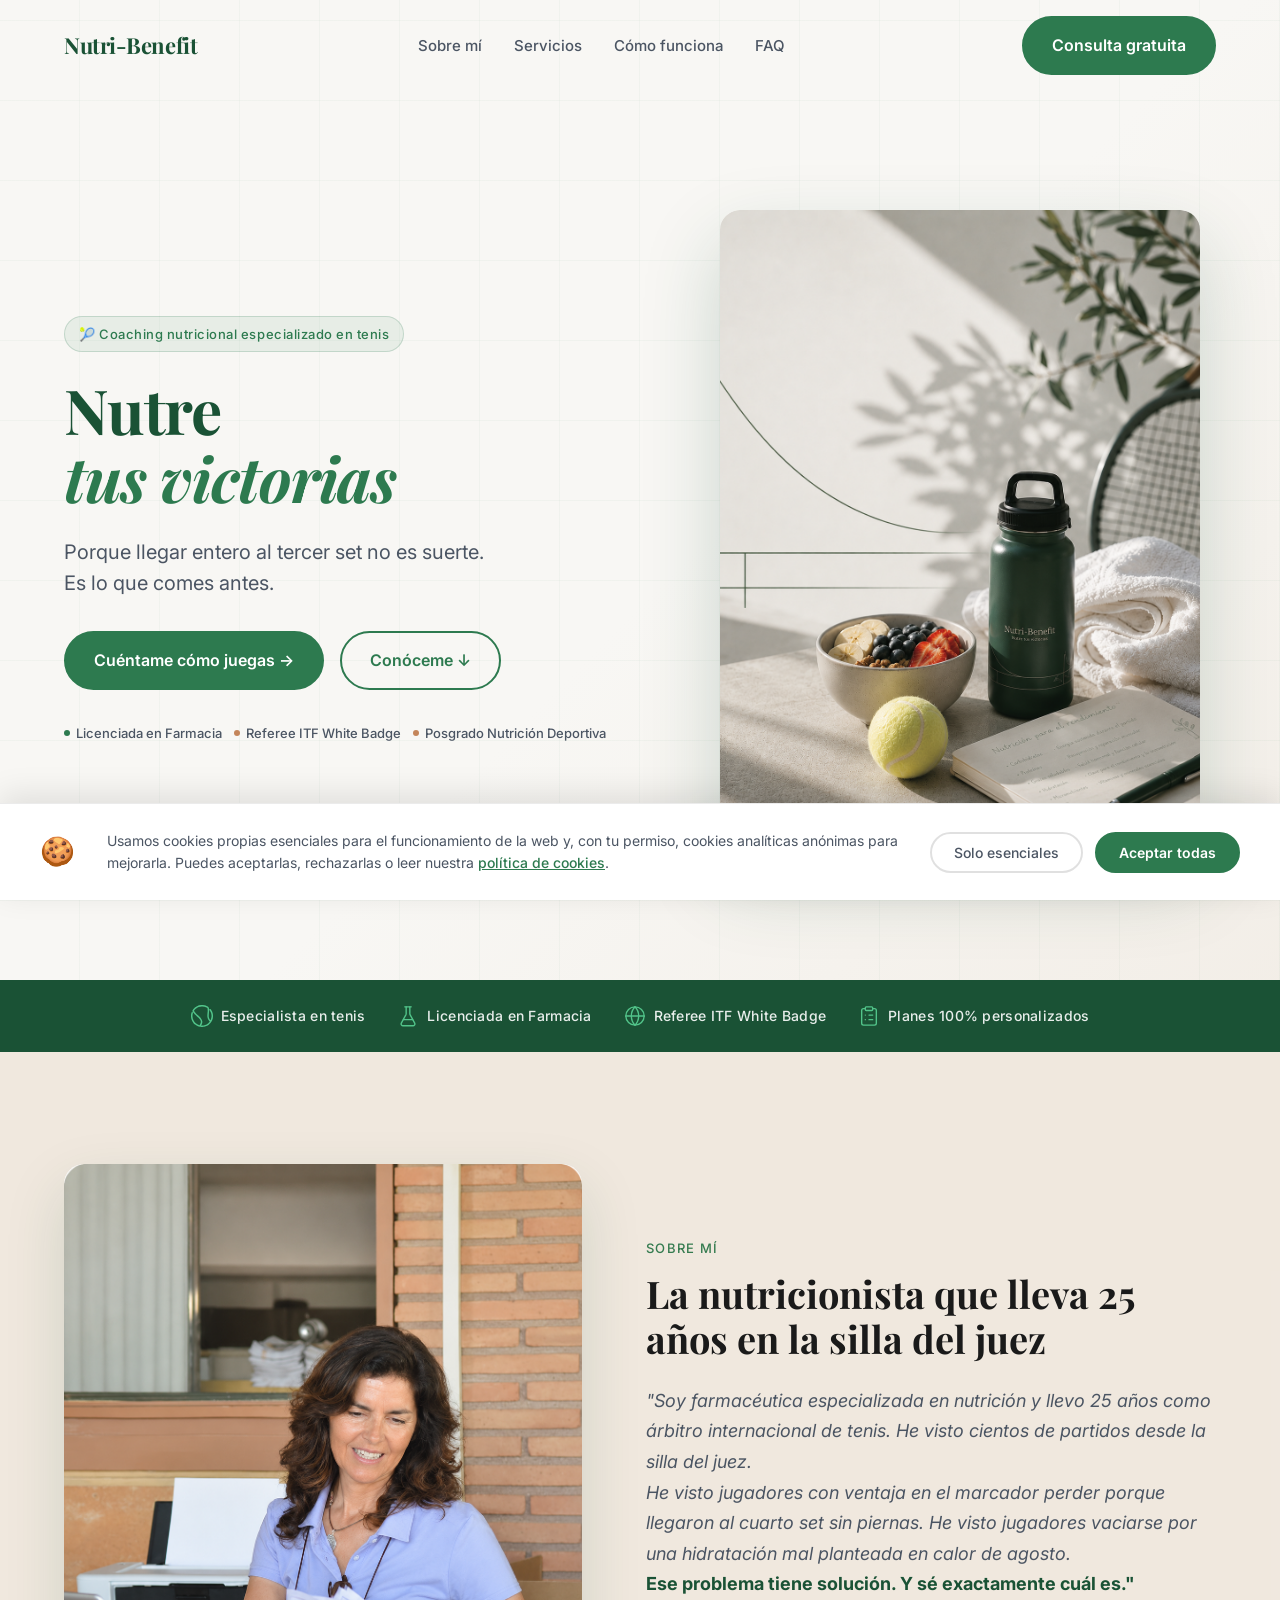
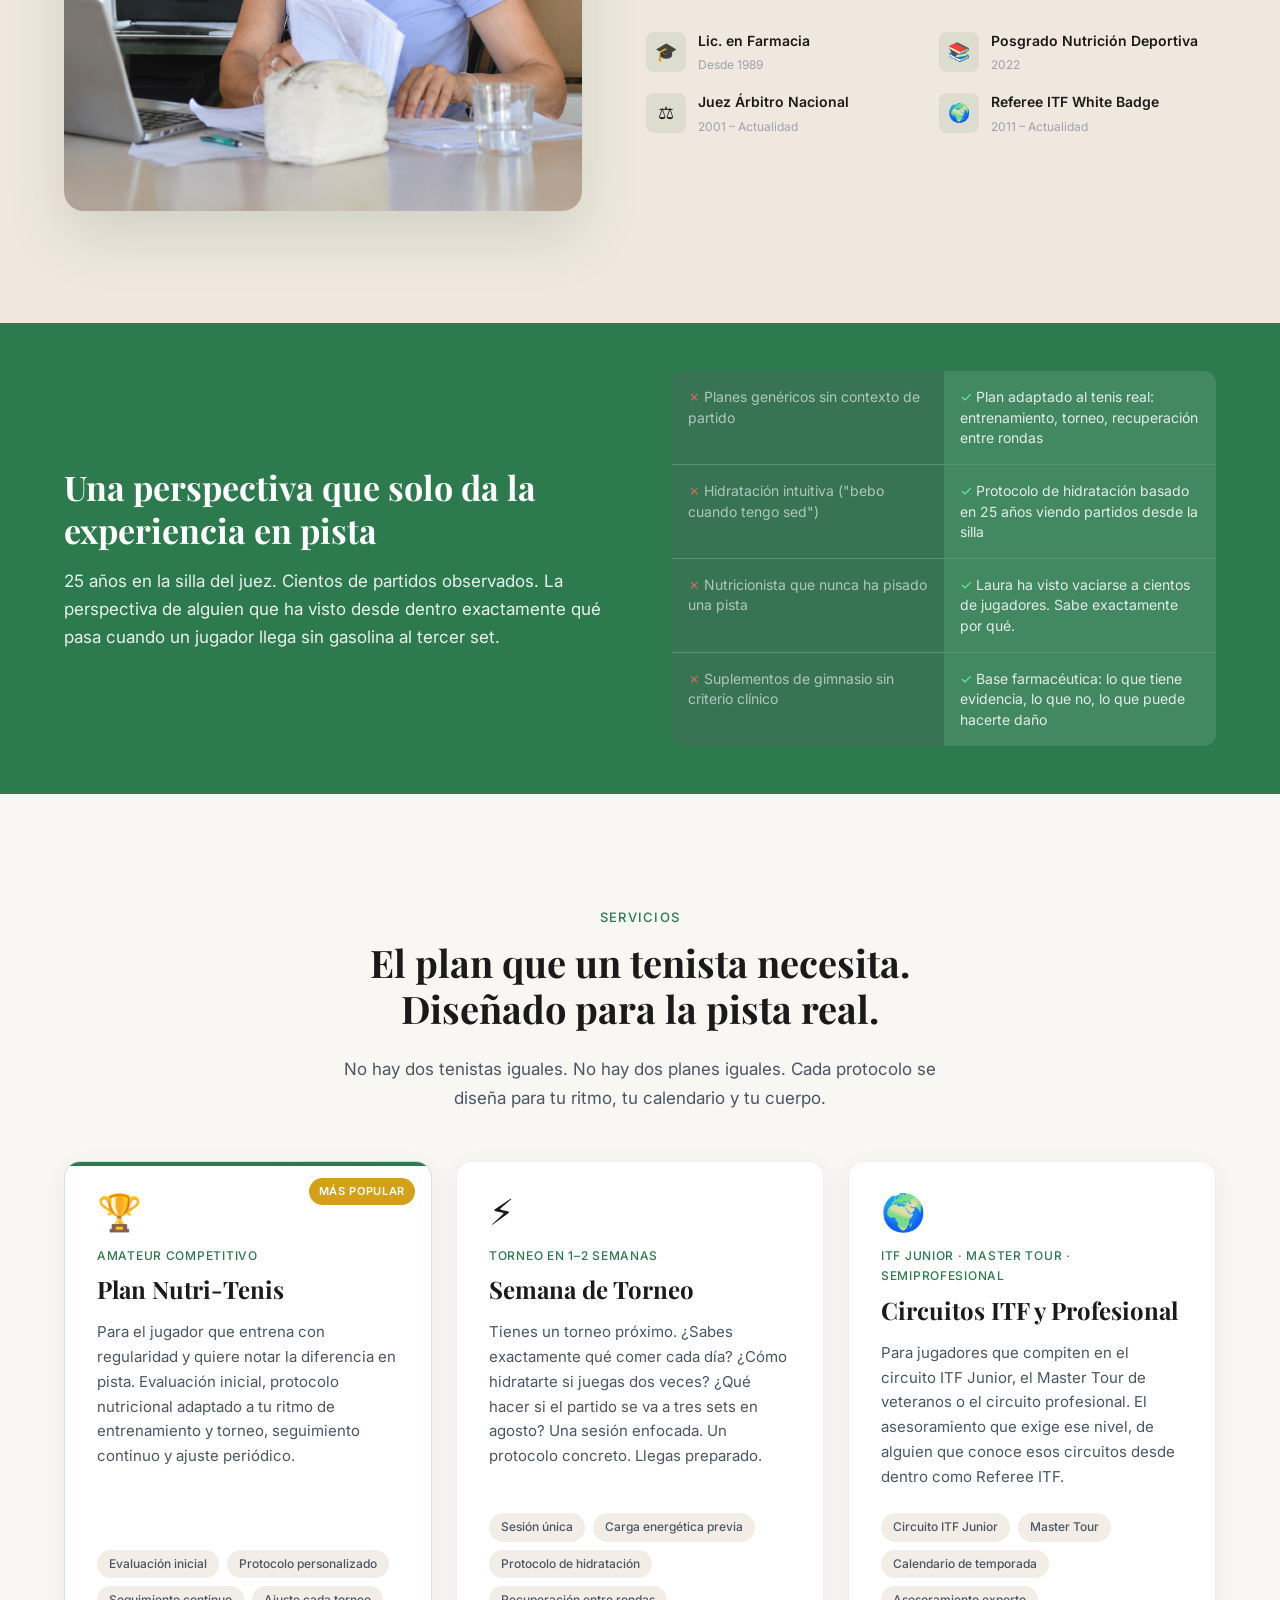
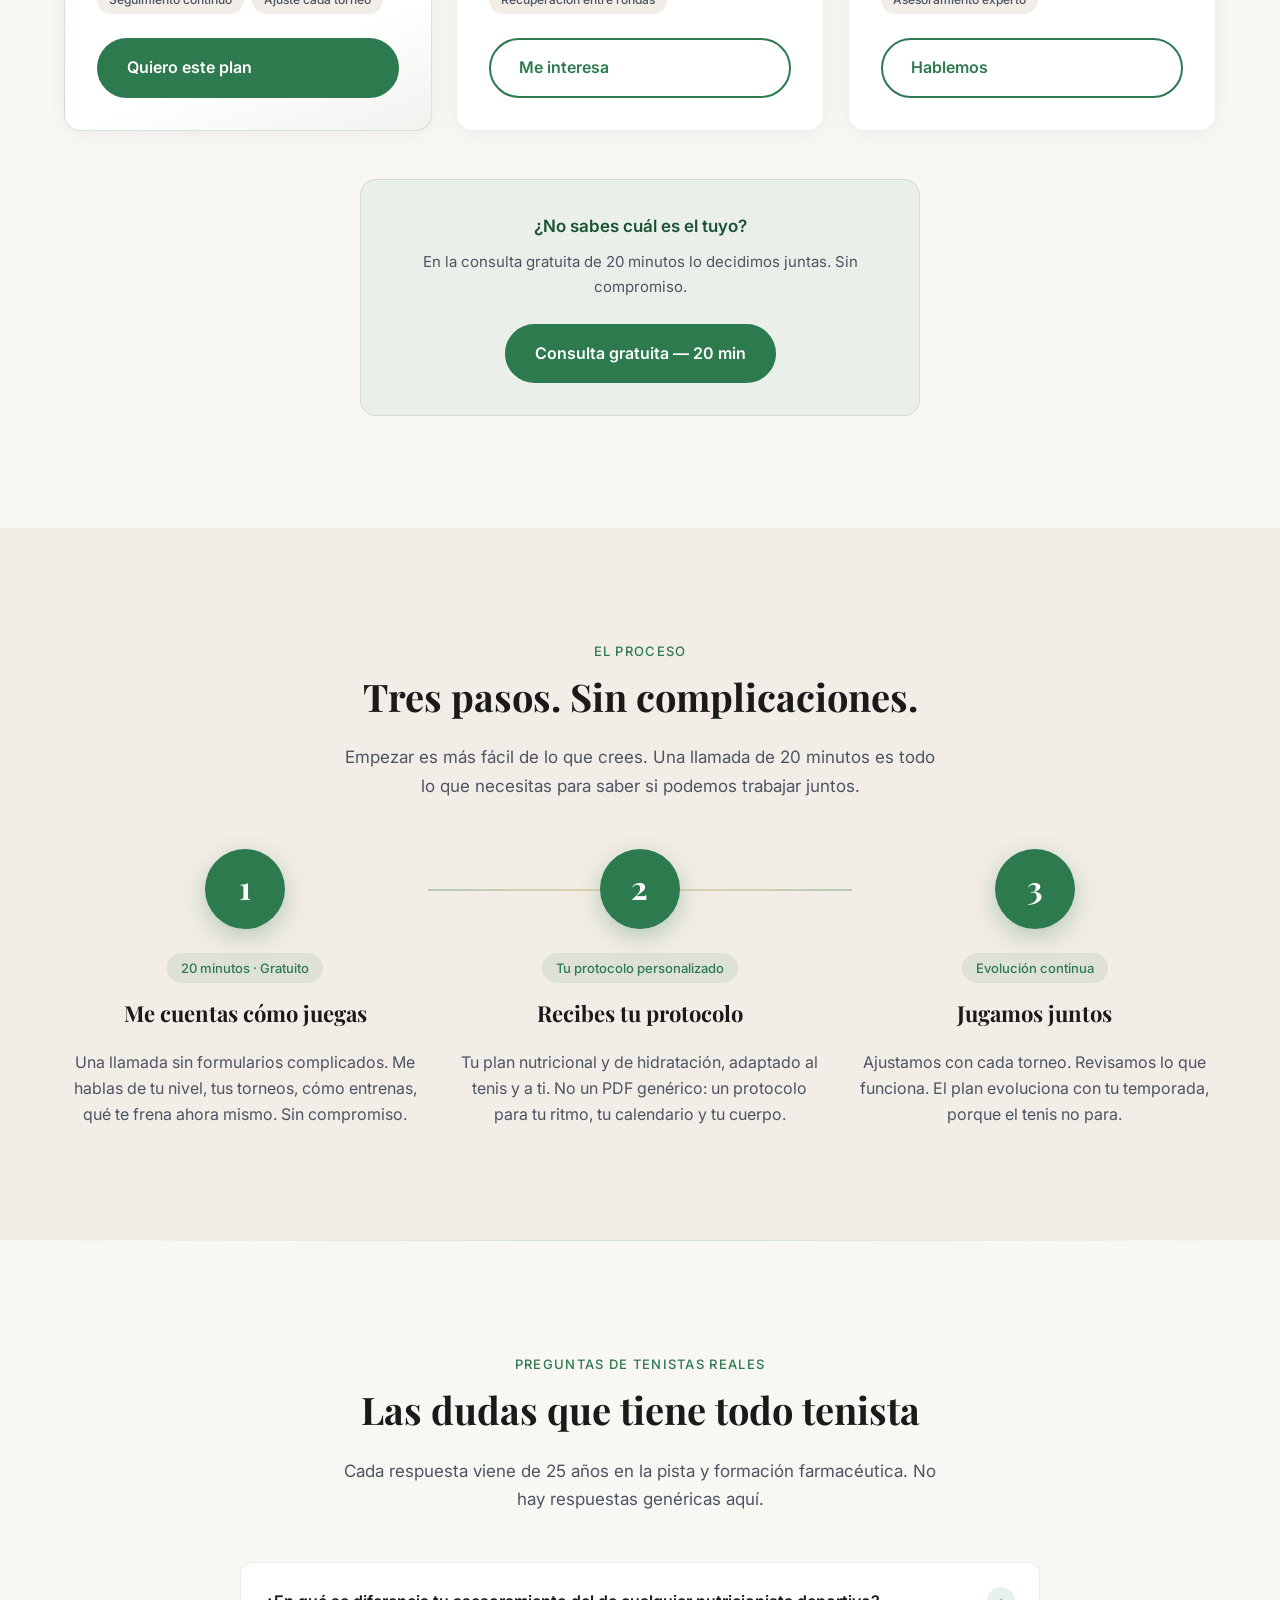
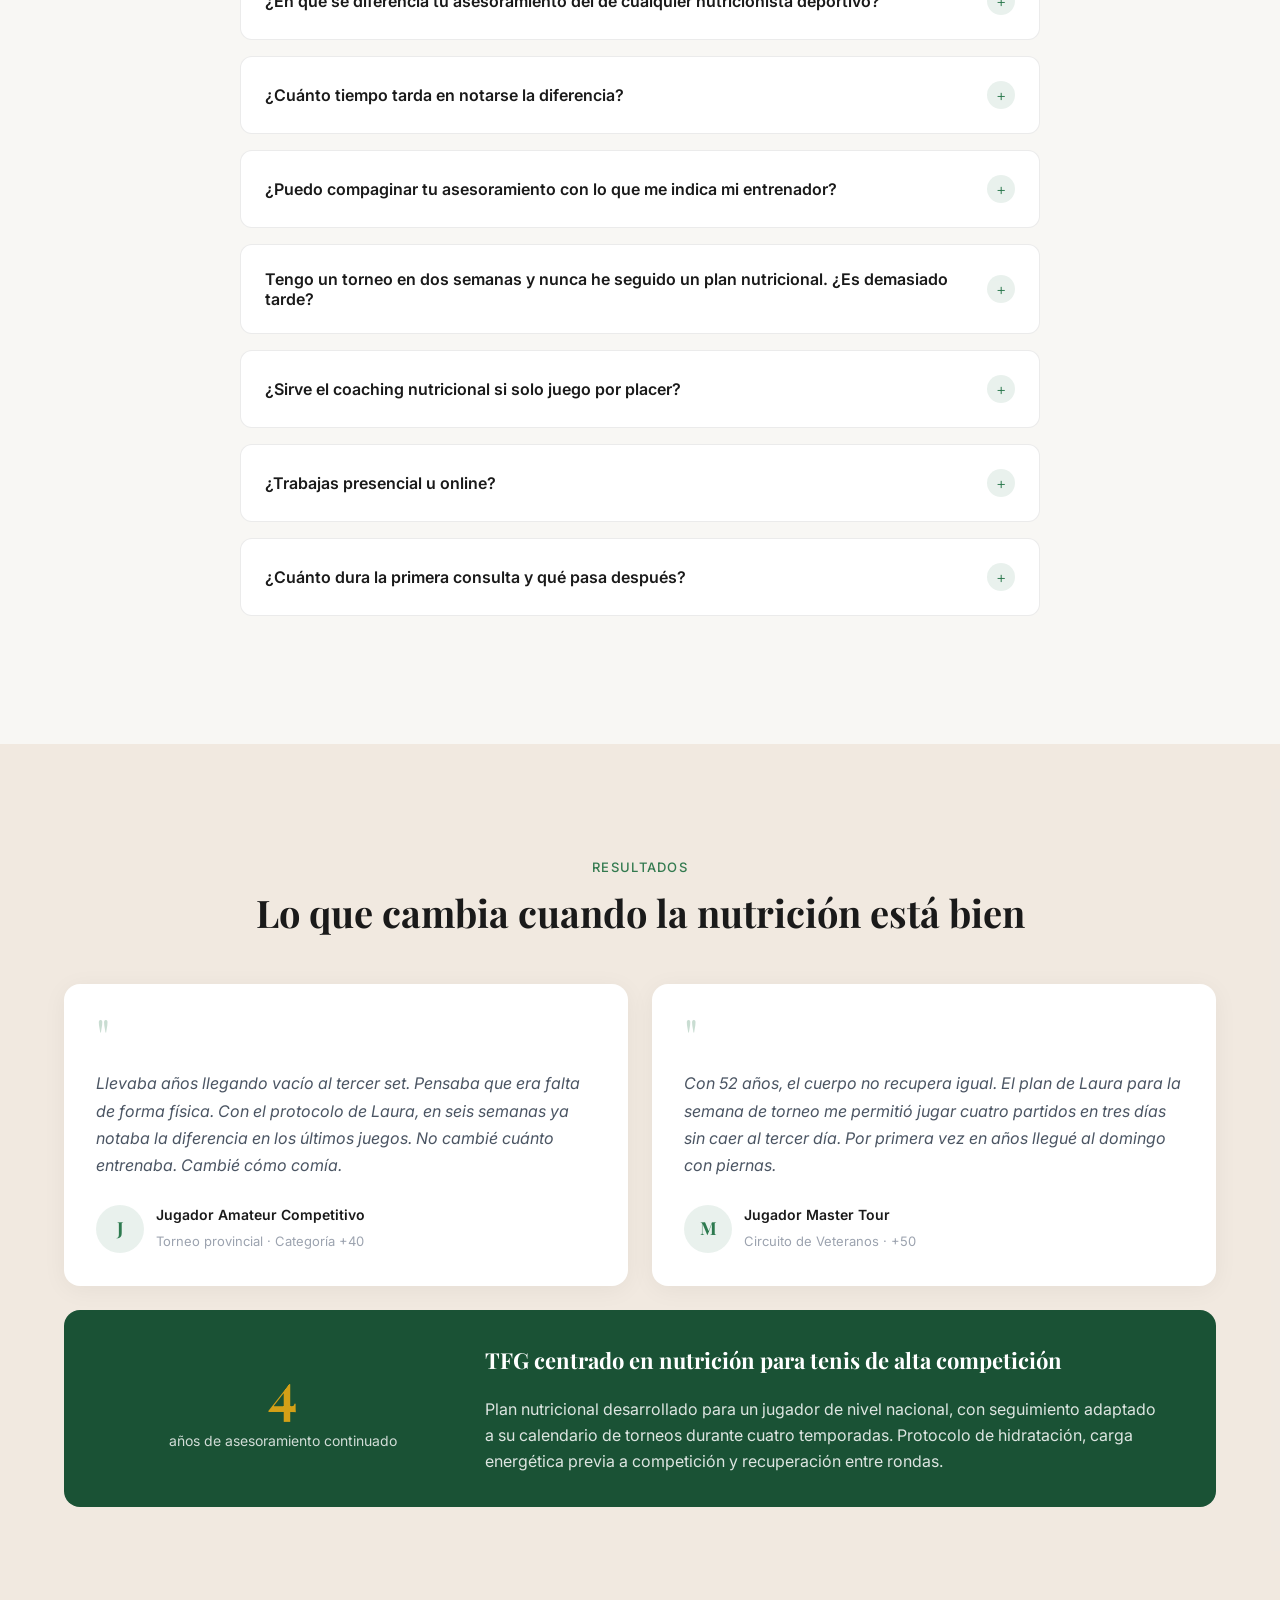
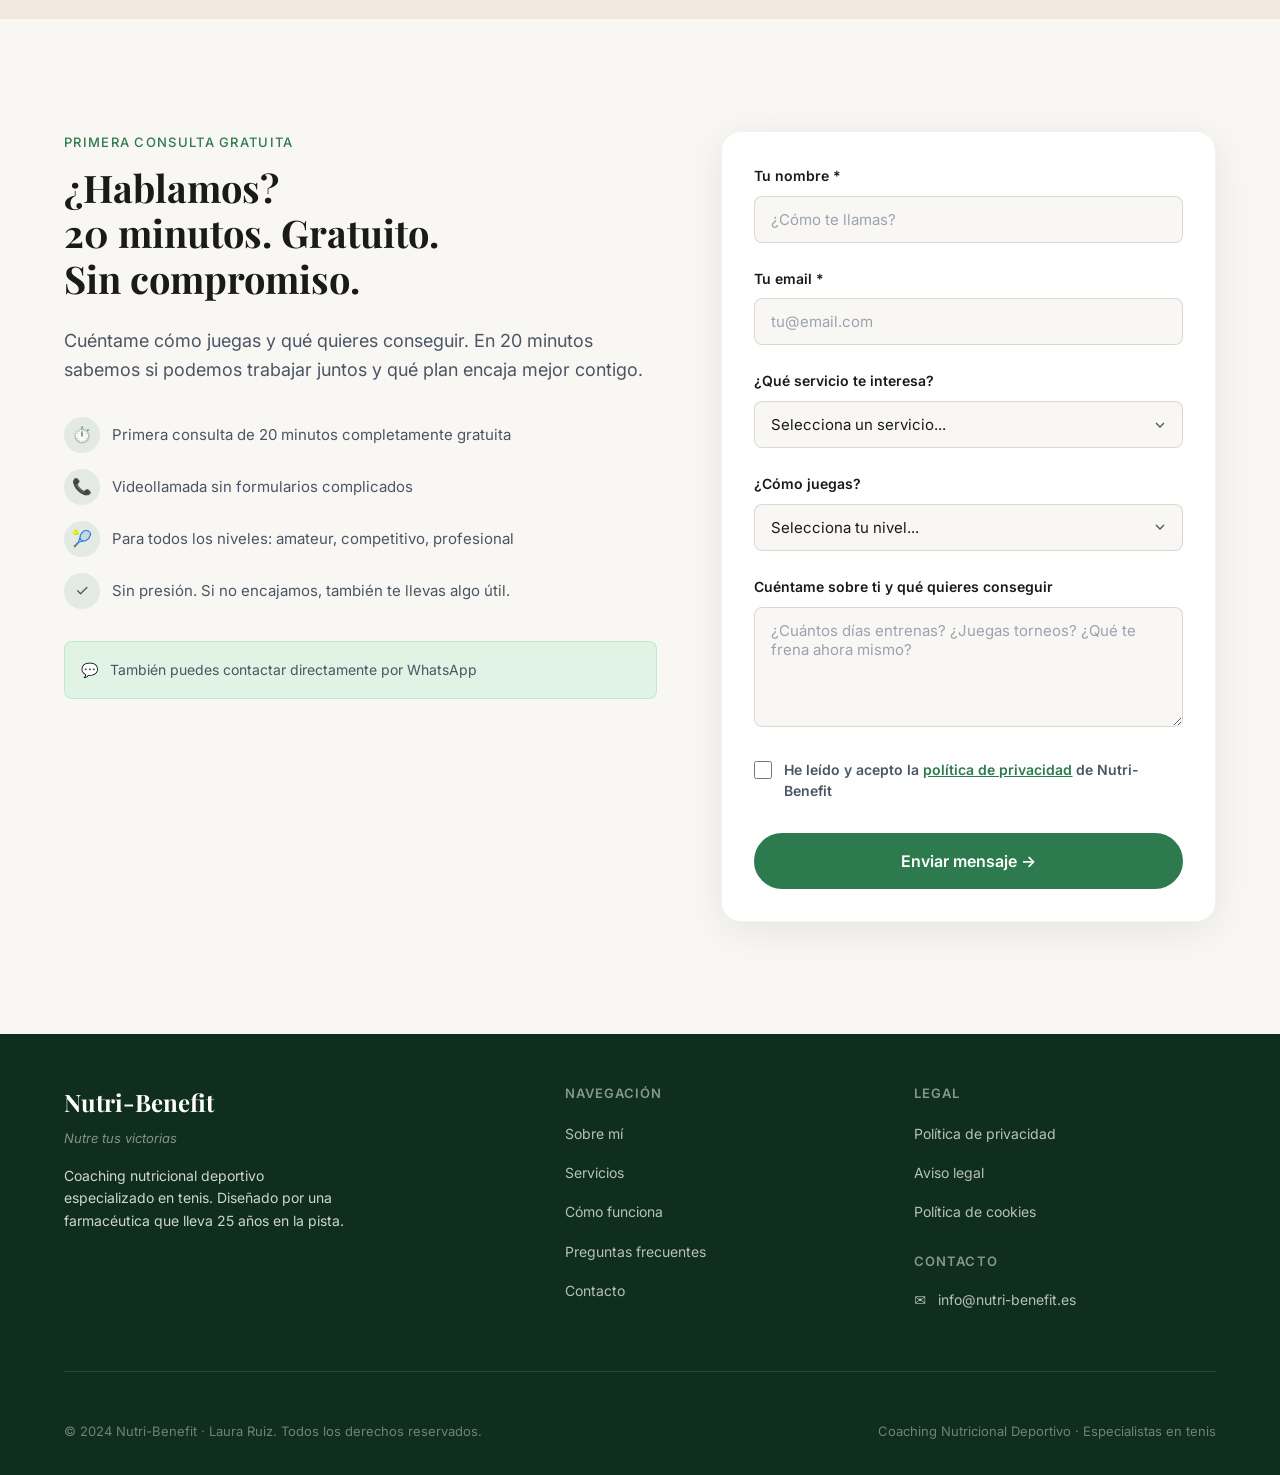
==== commit 8d0b8742: "Update index.html with new image and form field names; modify styles for success message" ====
--- a/index.html
+++ b/index.html
@@ -165,10 +165,7 @@
         <div class="sobre-grid">
           <div class="sobre-photo-wrap fade-up">
             <div class="sobre-photo-frame">
-              <!-- Sustituir por: <img src="img/laura-sobre.jpg" alt="Laura Ruiz en la silla del juez"> -->
-              <div class="sobre-photo-placeholder">
-                <span>📸 Foto de Laura</span>
-              </div>
+              <img src="img/ChatGPT Image May 28, 2026 at 12_29_39 PM.png" alt="Laura Ruiz, nutricionista deportiva">
             </div>
           </div>
 
@@ -549,28 +546,29 @@
             <!-- Formulario -->
             <form id="contact-form" action="https://api.web3forms.com/submit" method="POST" novalidate aria-label="Formulario de consulta">
               <!-- Web3Forms key — sustituir por la tuya en https://web3forms.com -->
-              <input type="hidden" name="access_key" value="TU_ACCESS_KEY_AQUI">
-              <input type="hidden" name="subject" value="Nueva consulta - Nutri-Benefit">
-              <input type="hidden" name="from_name" value="Nutri-Benefit Web">
+              <input type="hidden" name="access_key" value="c7cb0ab5-a691-4462-b1c5-0c293da45c98">
+              <input type="hidden" name="subject" value="🎾 Nueva consulta desde Nutri-Benefit">
+              <input type="hidden" name="from_name" value="Nutri-Benefit">
+              <input type="hidden" name="redirect" value="https://nutri-benefit.com/gracias.html">
 
               <!-- Honeypot anti-spam -->
               <input type="checkbox" name="botcheck" style="display:none">
 
               <div class="form-group group-name">
                 <label for="name">Tu nombre <span aria-hidden="true">*</span></label>
-                <input type="text" id="name" name="name" placeholder="¿Cómo te llamas?" autocomplete="given-name" required>
+                <input type="text" id="name" name="Nombre" placeholder="¿Cómo te llamas?" autocomplete="given-name" required>
                 <span class="form-error-msg" role="alert"></span>
               </div>
 
               <div class="form-group group-email">
                 <label for="email">Tu email <span aria-hidden="true">*</span></label>
-                <input type="email" id="email" name="email" placeholder="tu@email.com" autocomplete="email" required>
+                <input type="email" id="email" name="Email" placeholder="tu@email.com" autocomplete="email" required>
                 <span class="form-error-msg" role="alert"></span>
               </div>
 
               <div class="form-group">
                 <label for="plan">¿Qué servicio te interesa?</label>
-                <select id="plan" name="plan">
+                <select id="plan" name="Servicio de interés">
                   <option value="">Selecciona un servicio...</option>
                   <option value="plan-nutri-tenis">Plan Nutri-Tenis</option>
                   <option value="semana-de-torneo">Semana de Torneo</option>
@@ -581,7 +579,7 @@
 
               <div class="form-group">
                 <label for="nivel">¿Cómo juegas?</label>
-                <select id="nivel" name="nivel">
+                <select id="nivel" name="Nivel de juego">
                   <option value="">Selecciona tu nivel...</option>
                   <option value="amateur">Amateur (juego por placer)</option>
                   <option value="competitivo">Amateur competitivo (torneos locales / provinciales)</option>
@@ -593,7 +591,7 @@
 
               <div class="form-group">
                 <label for="message">Cuéntame sobre ti y qué quieres conseguir</label>
-                <textarea id="message" name="message" rows="4" placeholder="¿Cuántos días entrenas? ¿Juegas torneos? ¿Qué te frena ahora mismo?"></textarea>
+                <textarea id="message" name="Mensaje" rows="4" placeholder="¿Cuántos días entrenas? ¿Juegas torneos? ¿Qué te frena ahora mismo?"></textarea>
               </div>
 
               <div class="form-checkbox-group form-group group-rgpd">
@@ -615,7 +613,9 @@
 
             <!-- Mensaje de éxito -->
             <div id="form-success" class="form-success" role="status" aria-live="polite">
-              <div class="form-success-icon">✅</div>
+              <div class="form-success-icon">
+                <svg xmlns="http://www.w3.org/2000/svg" width="56" height="56" viewBox="0 0 24 24" fill="none" stroke="currentColor" stroke-width="2" stroke-linecap="round" stroke-linejoin="round" aria-hidden="true"><circle cx="12" cy="12" r="10"/><path d="m9 12 2 2 4-4"/></svg>
+              </div>
               <h3>¡Mensaje recibido!</h3>
               <p>Te escribiré en menos de 24 horas para confirmar la llamada. ¡Hasta pronto!</p>
             </div>
--- a/css/styles.css
+++ b/css/styles.css
@@ -1347,7 +1347,7 @@
   padding: var(--s12) var(--s8);
 }
 .form-success.visible { display: block; }
-.form-success-icon { font-size: 48px; margin-bottom: var(--s4); }
+.form-success-icon { margin-bottom: var(--s4); color: var(--green-dark); }
 .form-success h3 {
   font-family: var(--font-serif);
   font-size: 24px;
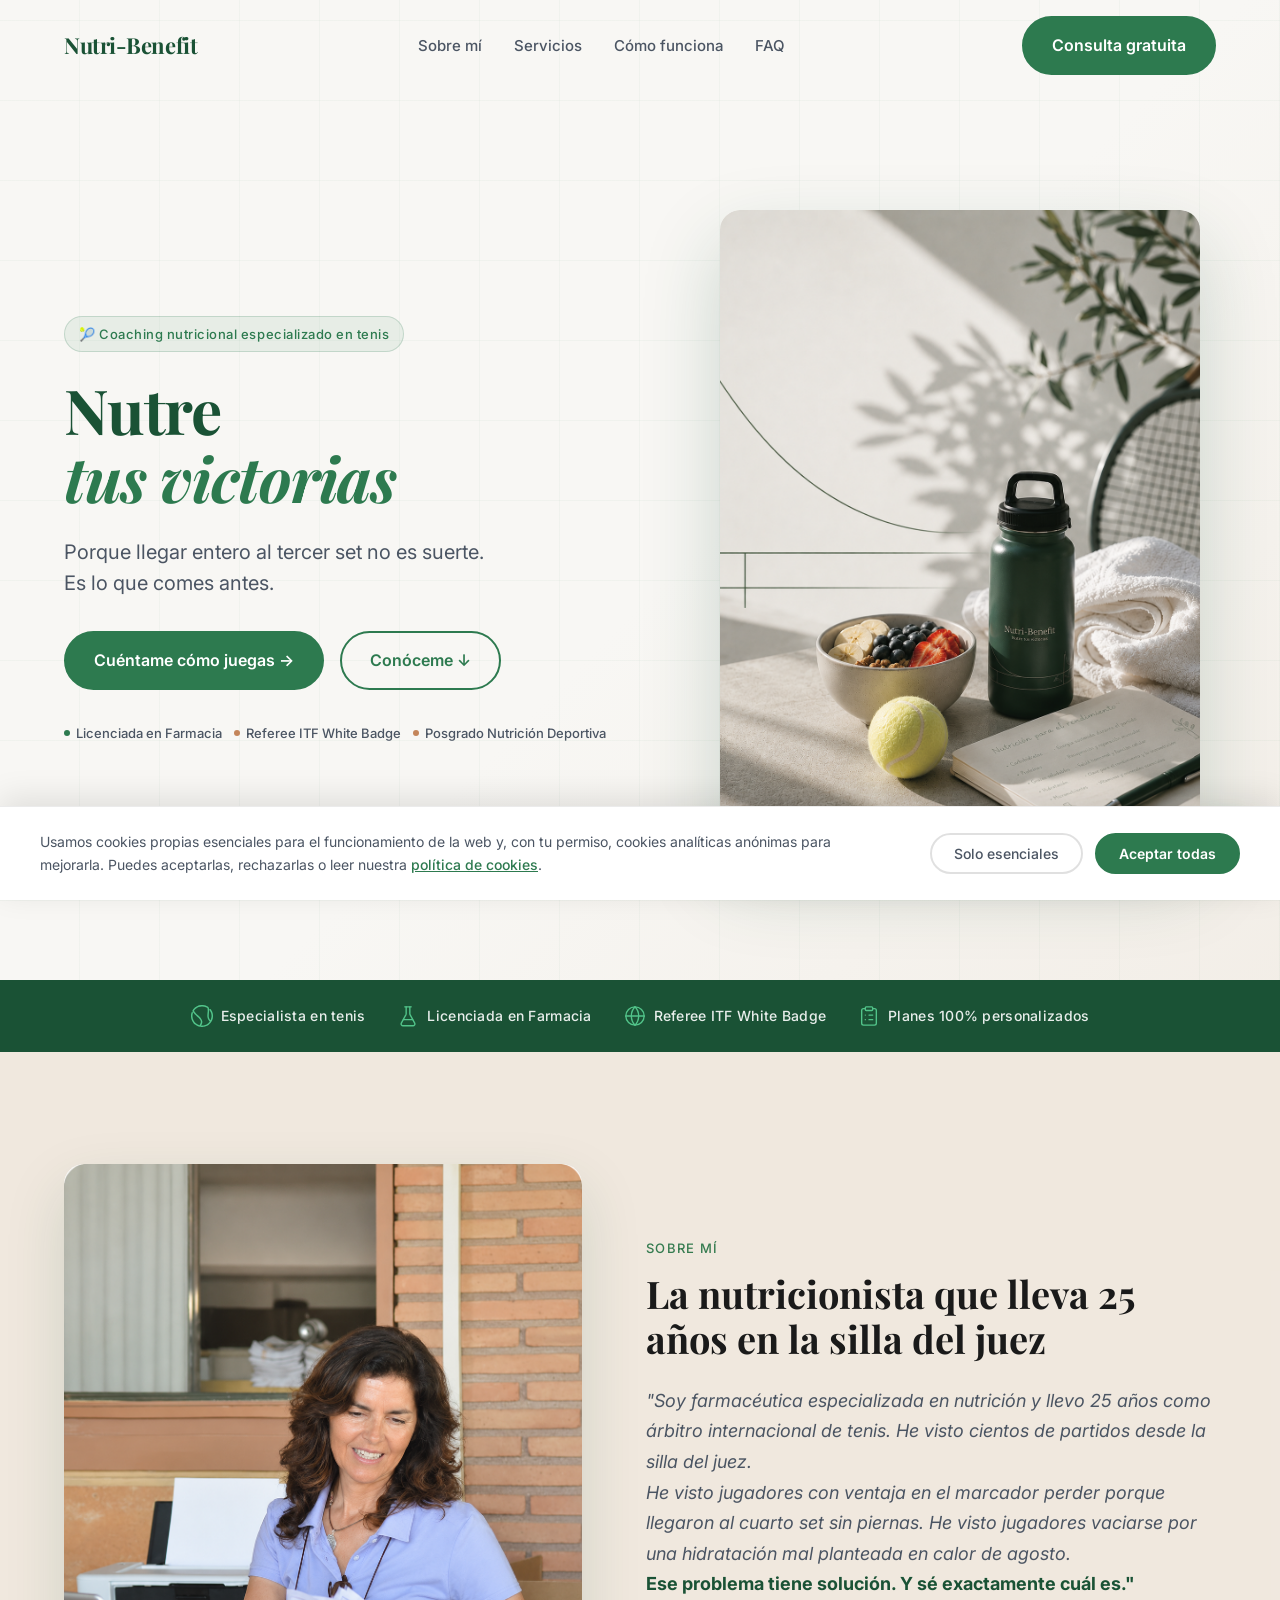
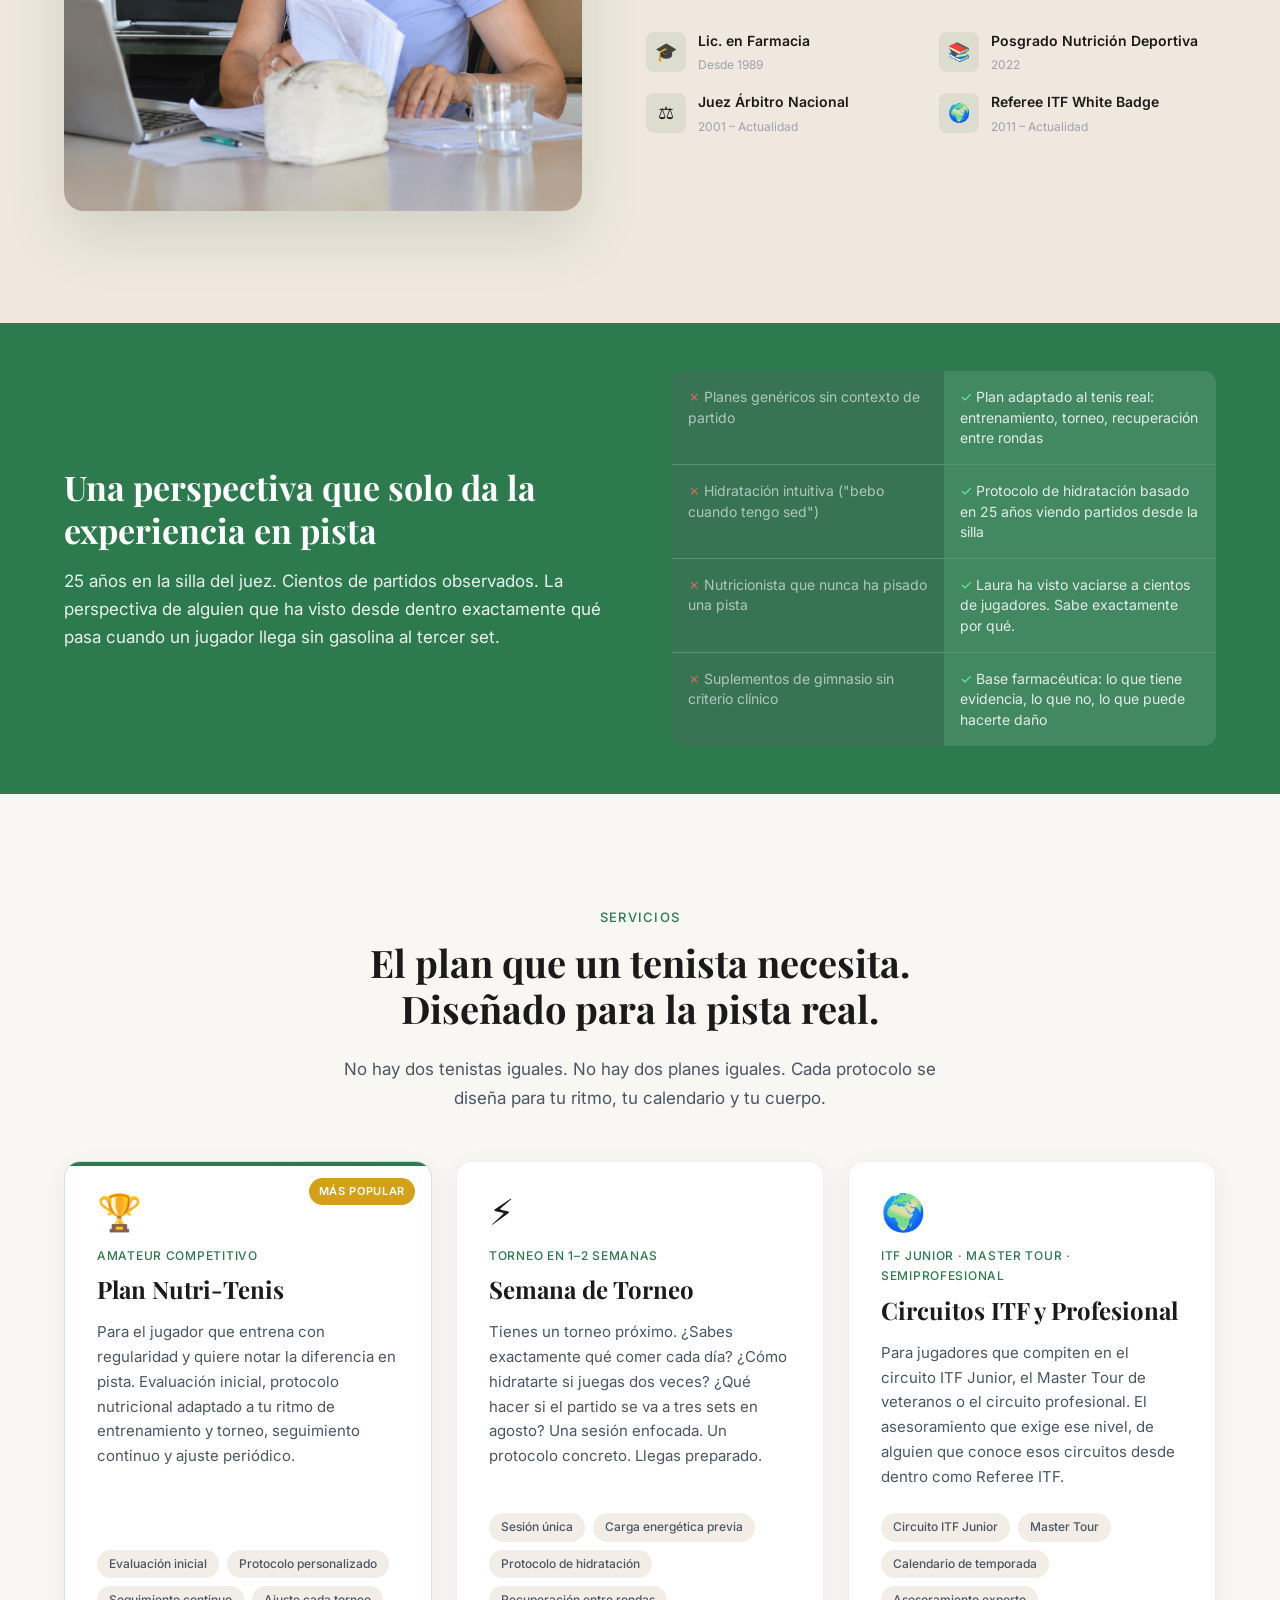
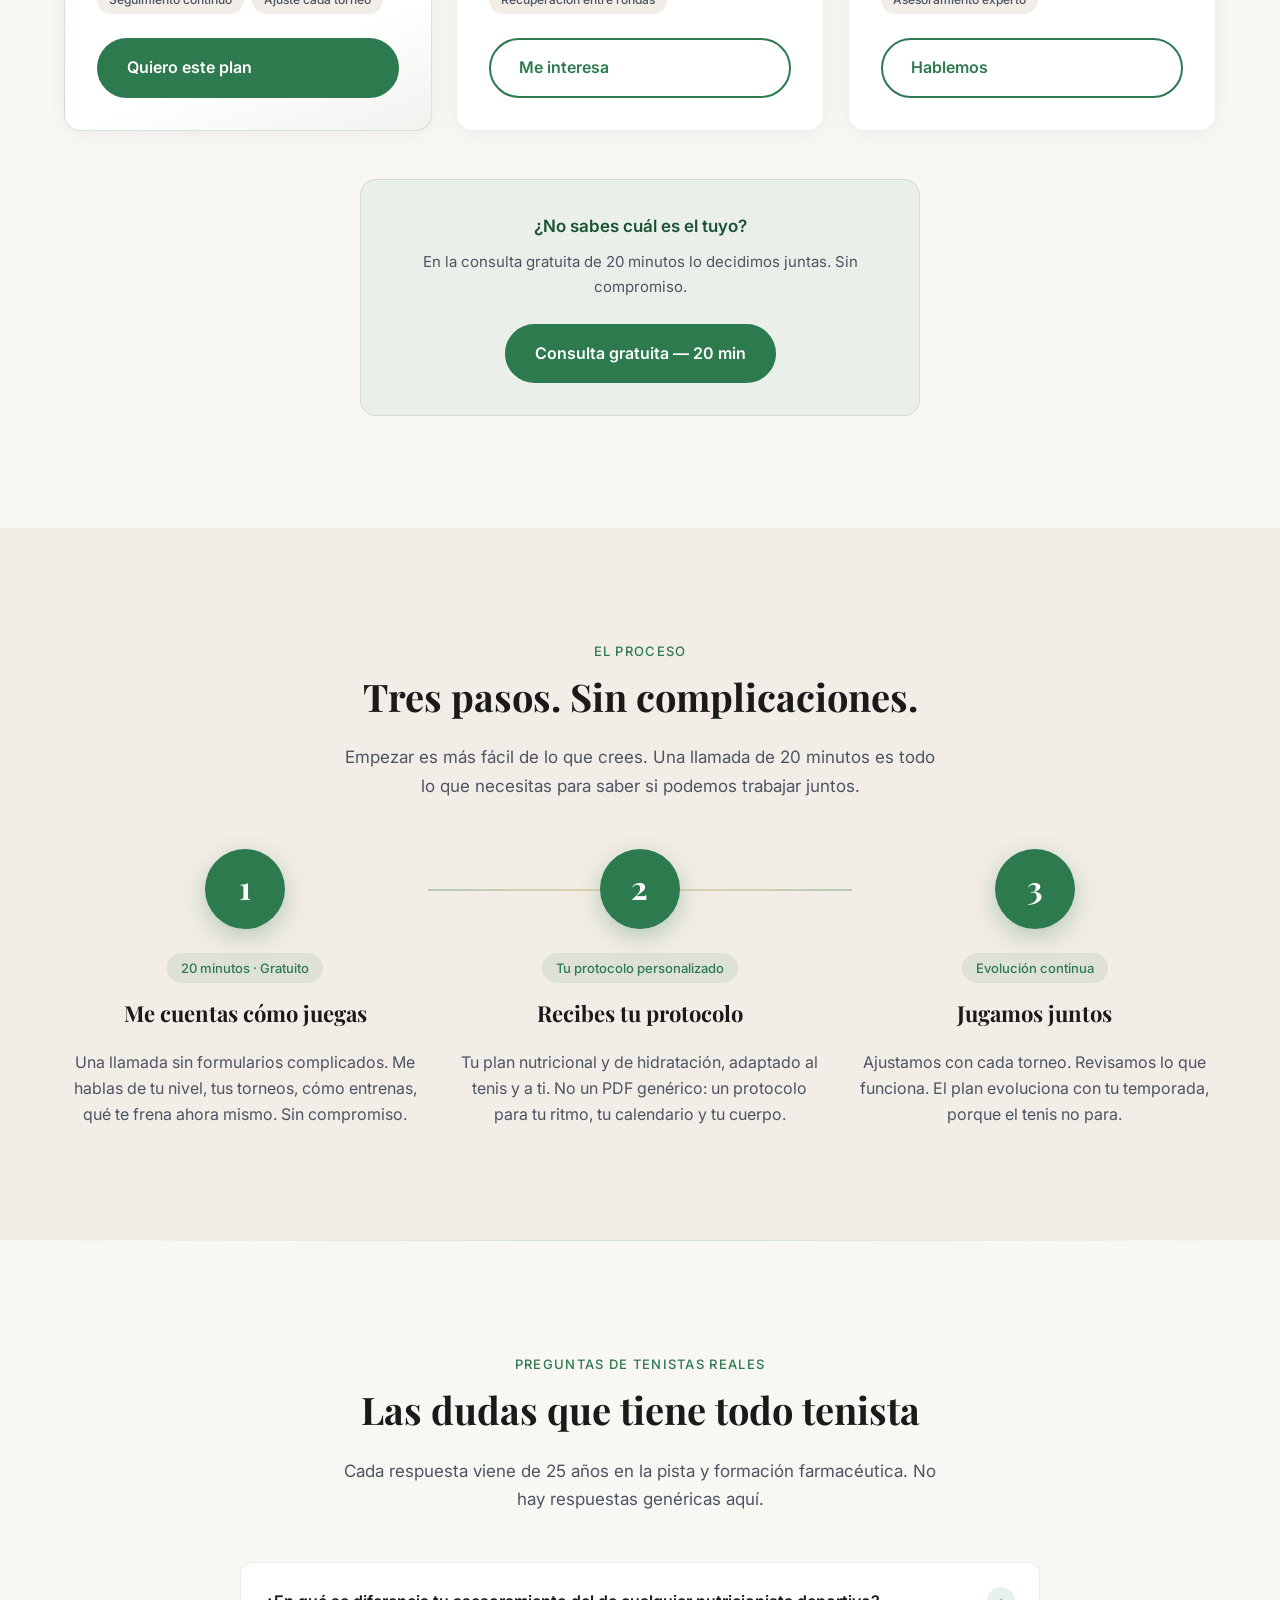
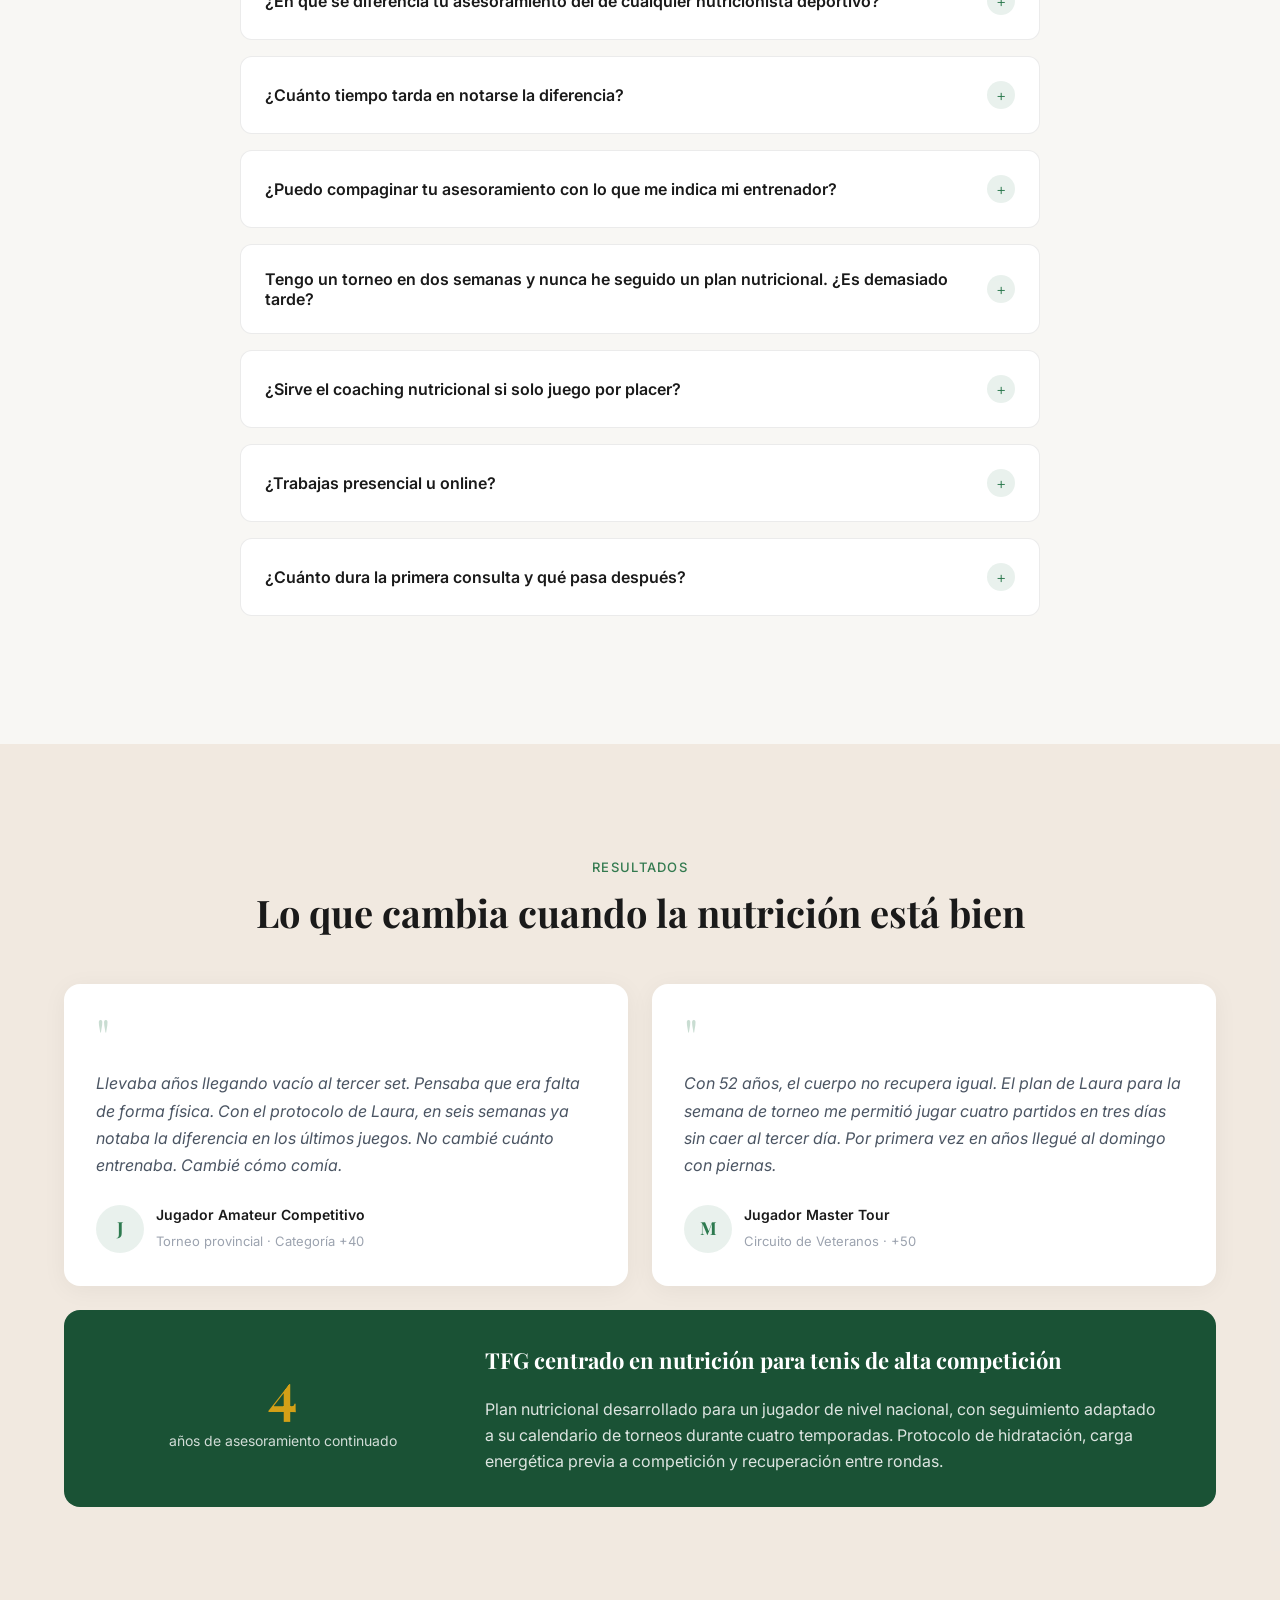
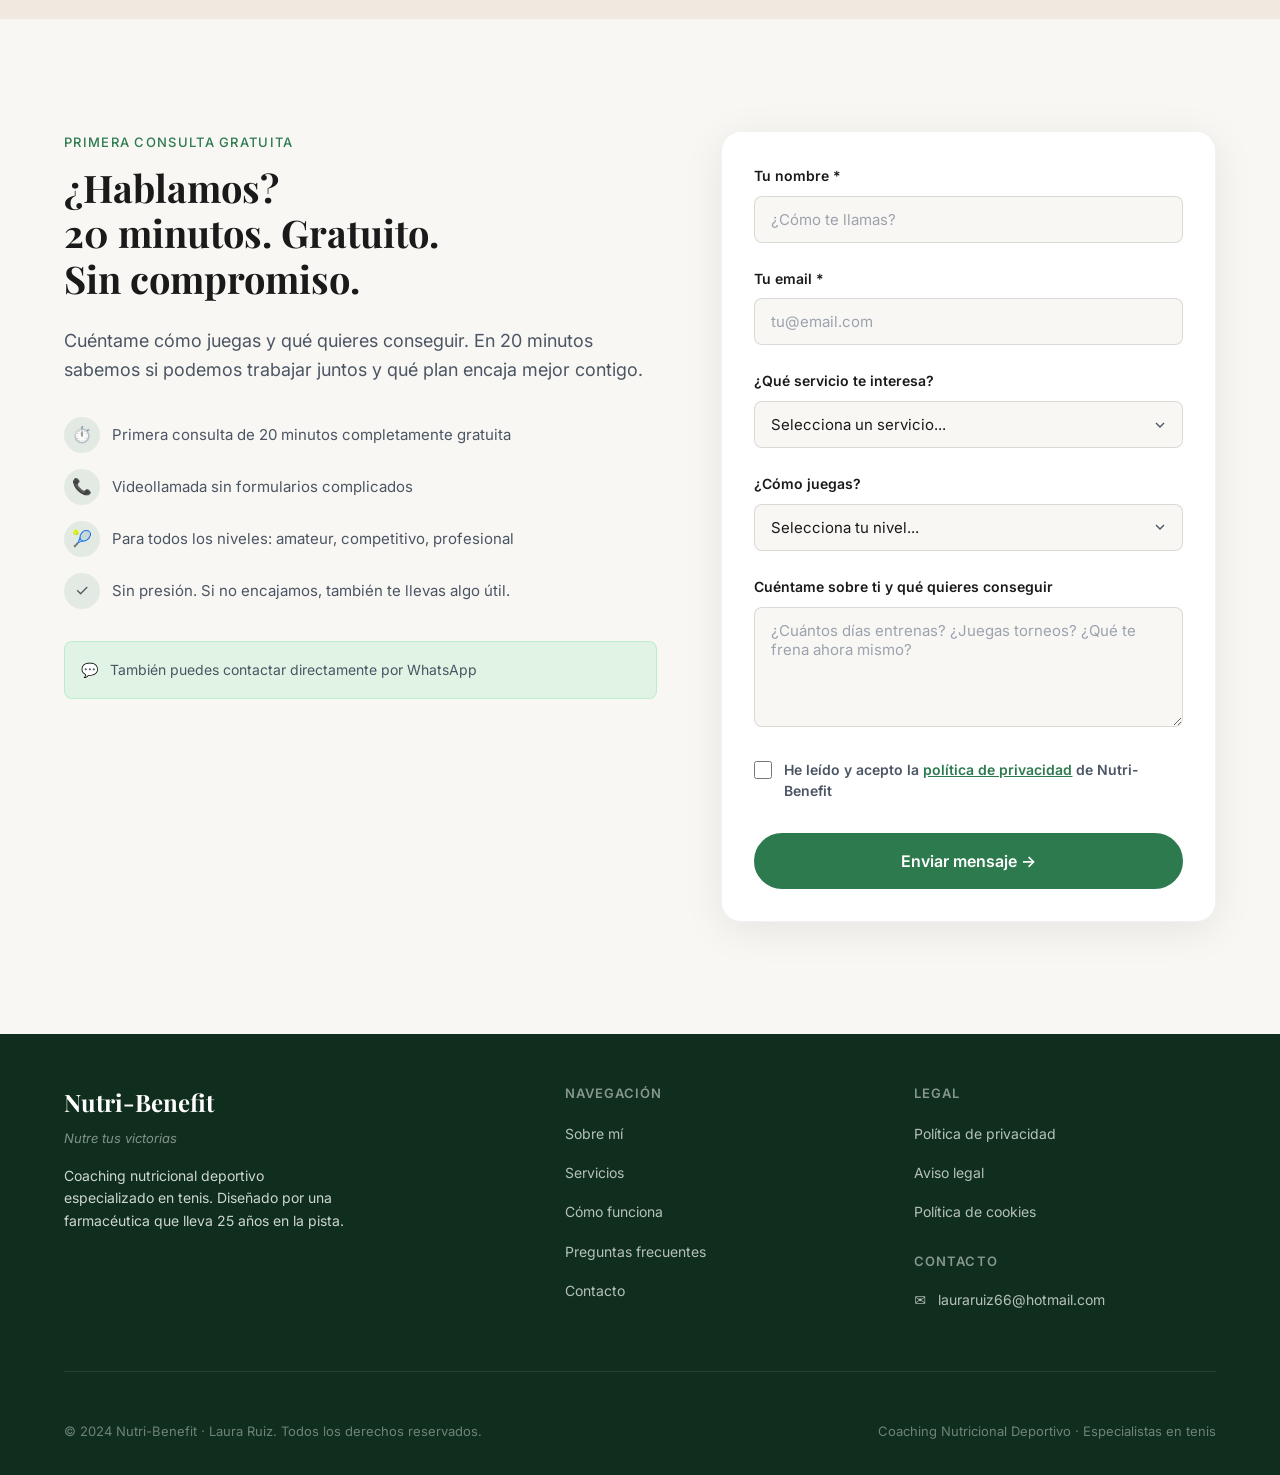
==== commit 1c530483: "Update contact email addresses in legal and privacy documents" ====
--- a/index.html
+++ b/index.html
@@ -660,7 +660,7 @@
             <h4>Contacto</h4>
             <div class="footer-contact-item">
               <span>✉️</span>
-              <a href="mailto:info@nutri-benefit.es">info@nutri-benefit.es</a>
+              <a href="mailto:lauraruiz66@hotmail.com">lauraruiz66@hotmail.com</a>
             </div>
           </div>
         </div>
@@ -691,8 +691,7 @@
   ══════════════════════════════════════════════════════ -->
   <div id="cookie-banner" role="dialog" aria-label="Aviso de cookies" aria-live="polite">
     <div class="cookie-banner-inner">
-      <span class="cookie-banner-icon" aria-hidden="true">🍪</span>
-      <div class="cookie-banner-text">
+<div class="cookie-banner-text">
         <p>
           Usamos cookies propias esenciales para el funcionamiento de la web y, con tu permiso, cookies analíticas anónimas para mejorarla.
           Puedes aceptarlas, rechazarlas o leer nuestra <a href="cookies.html">política de cookies</a>.
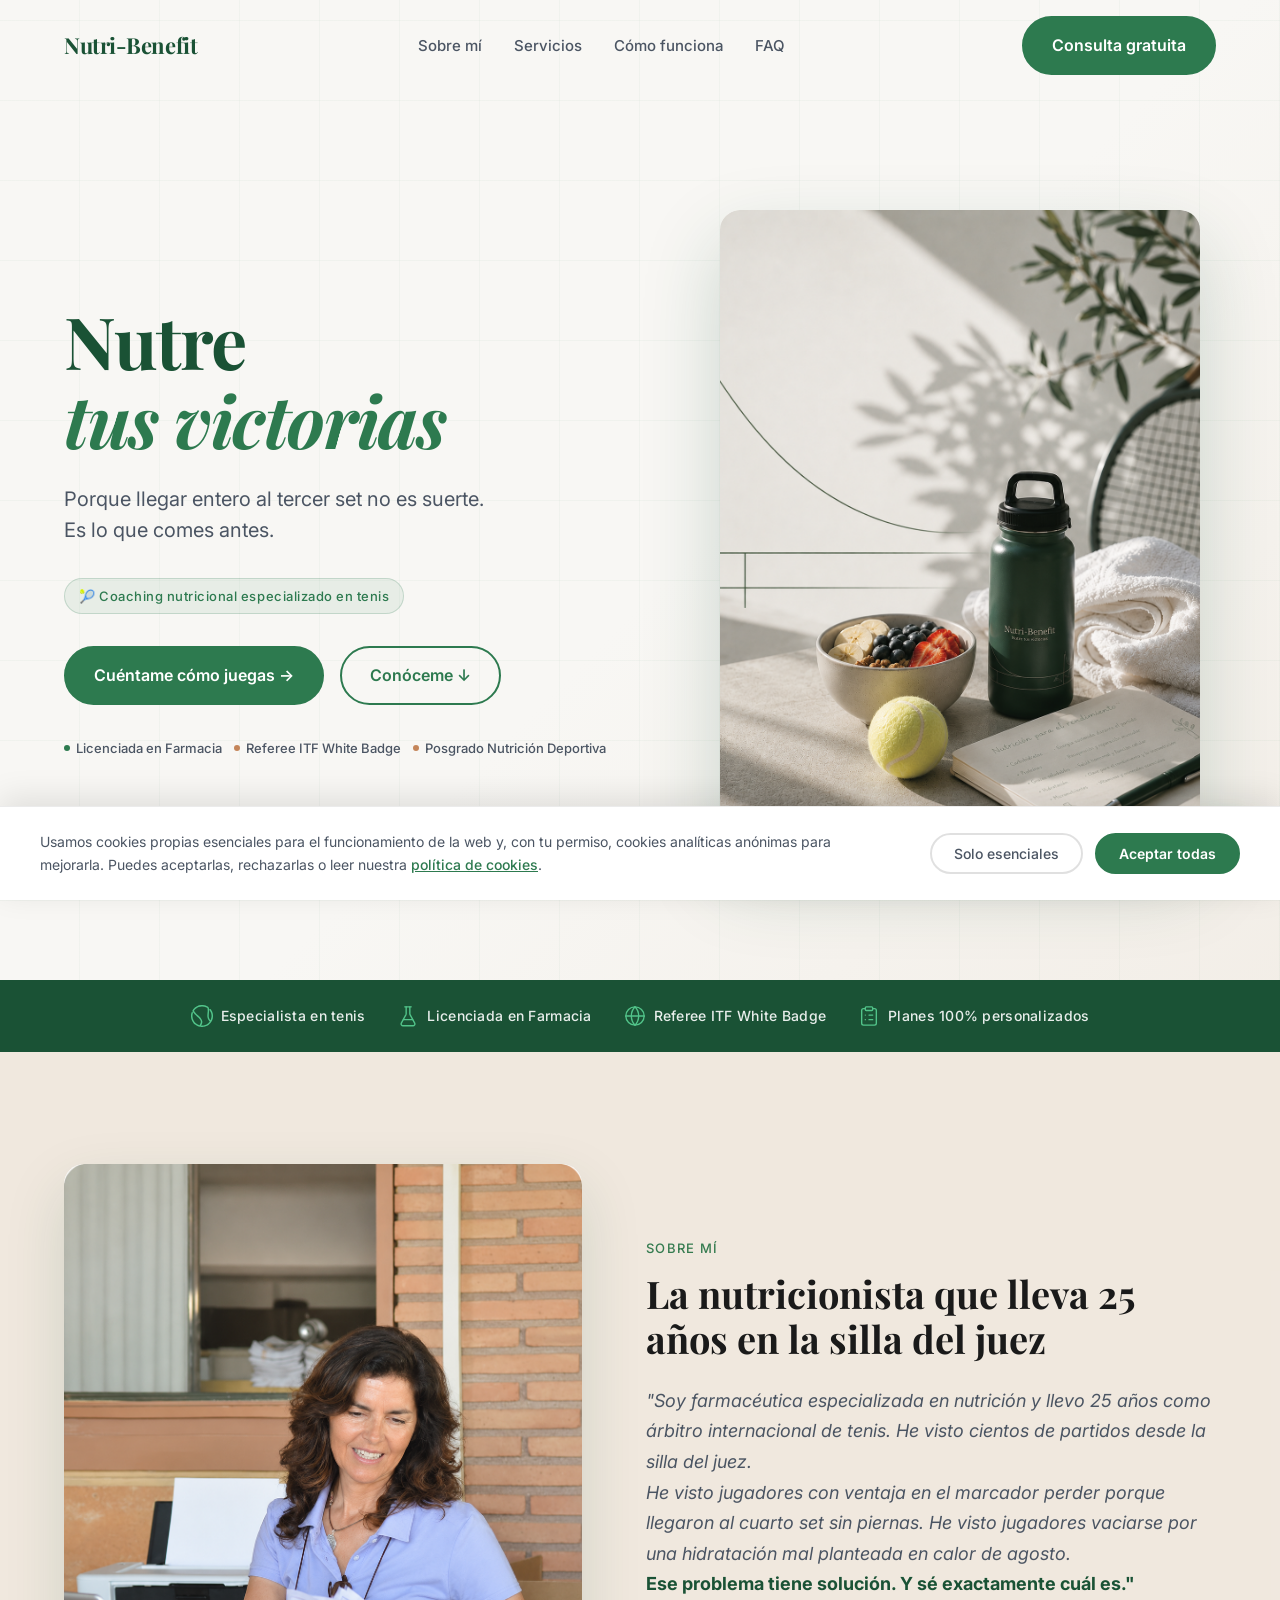
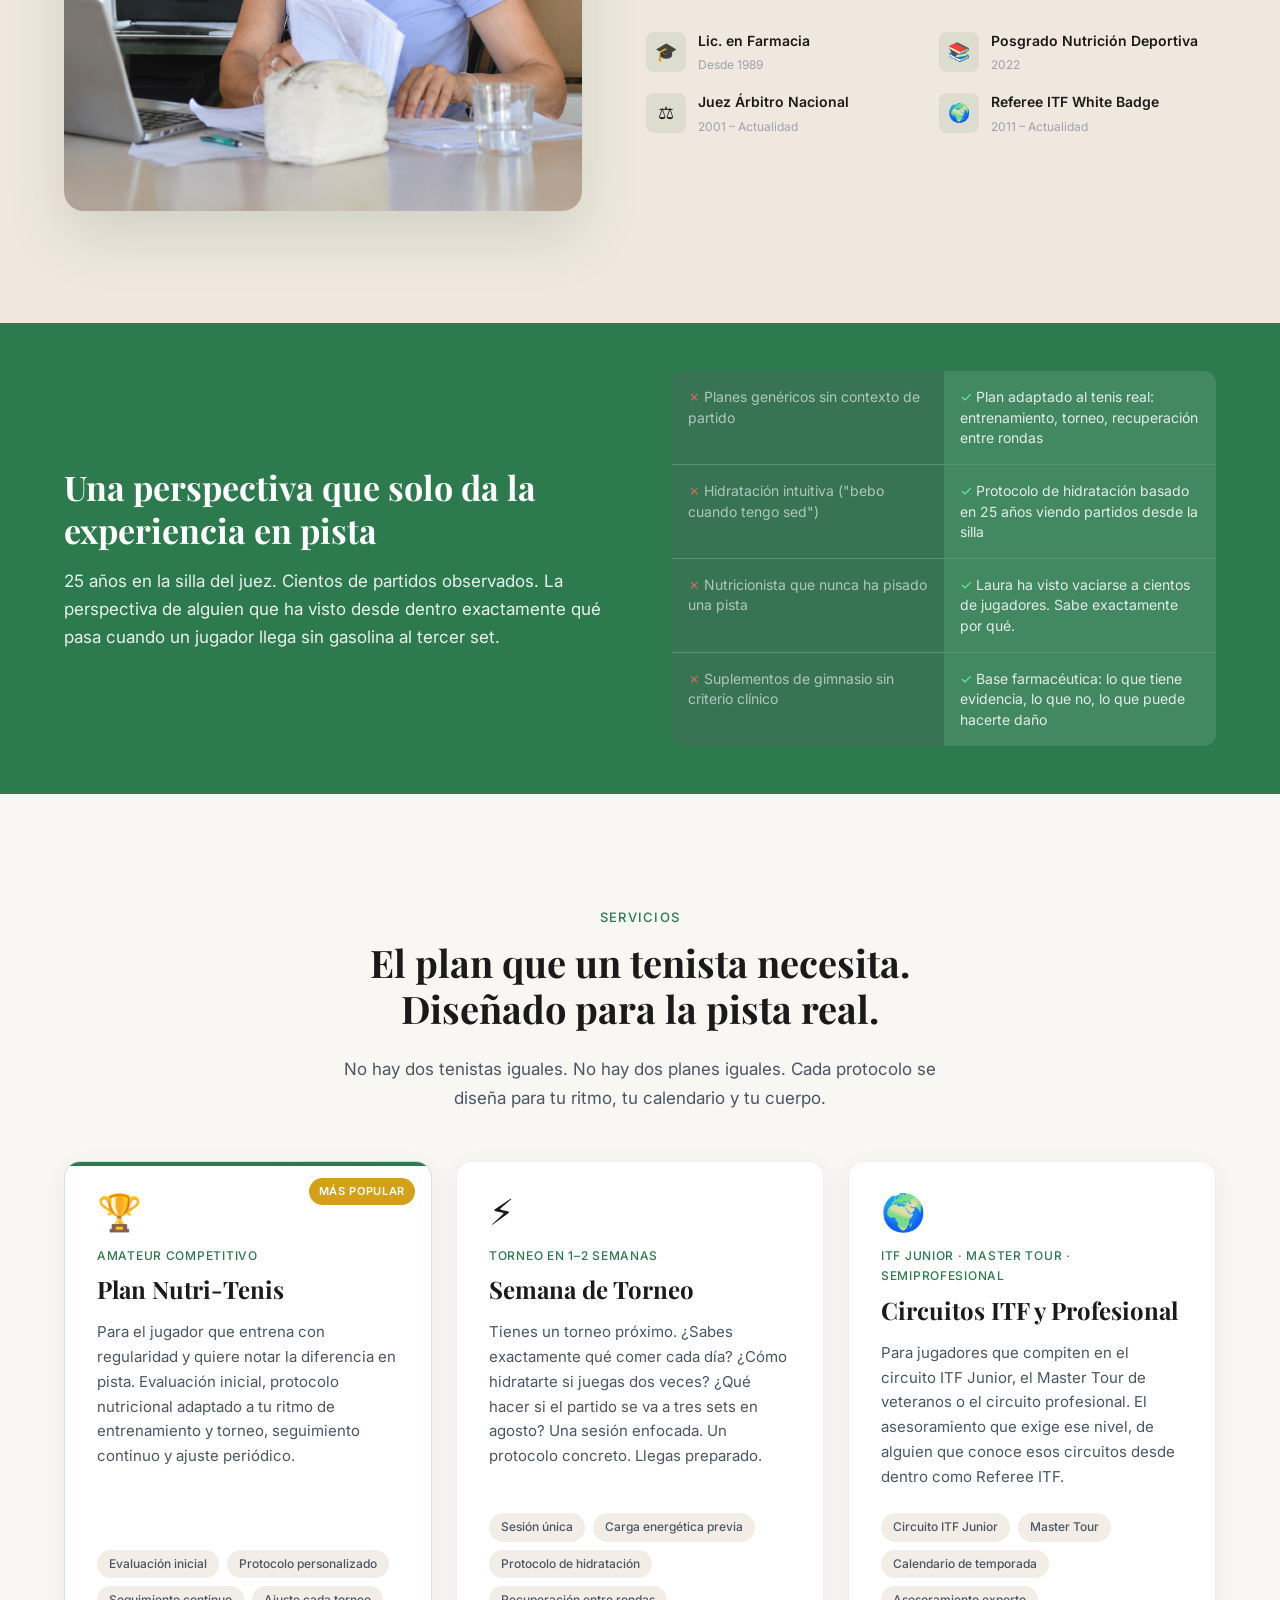
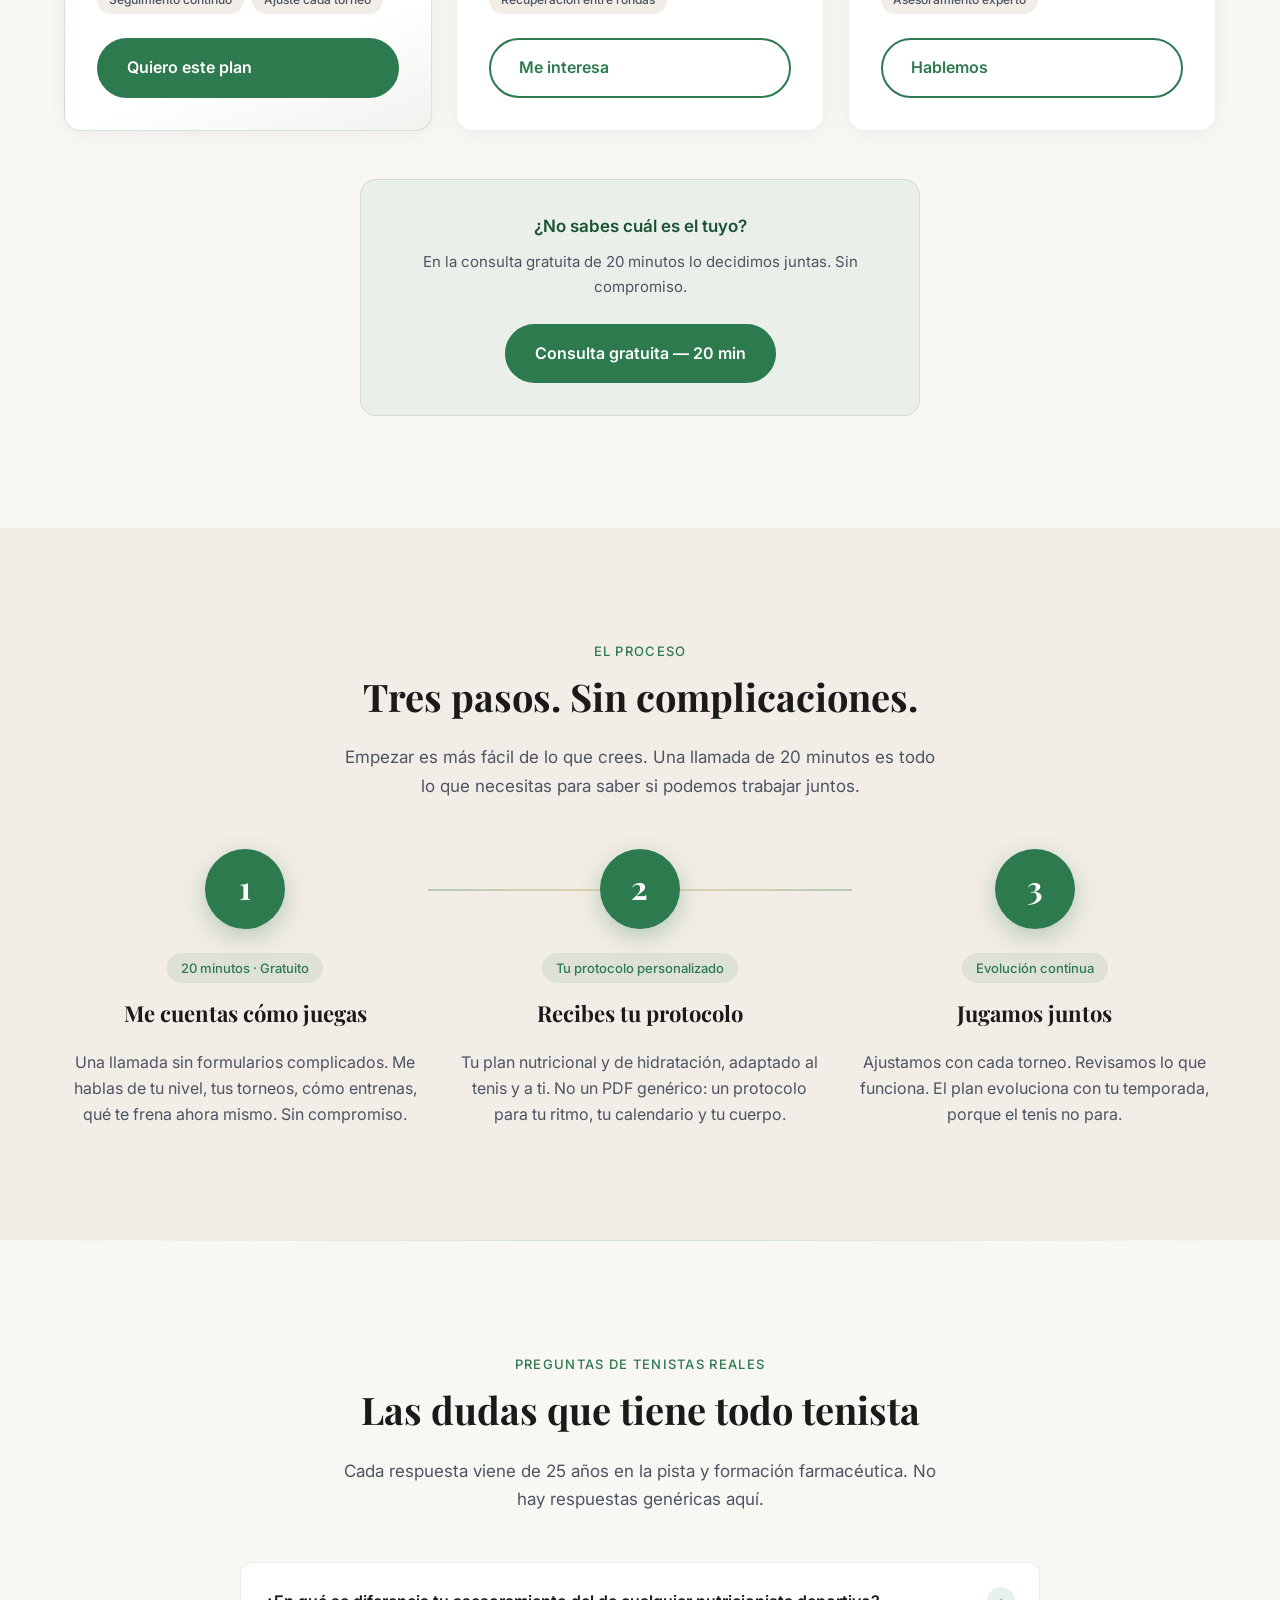
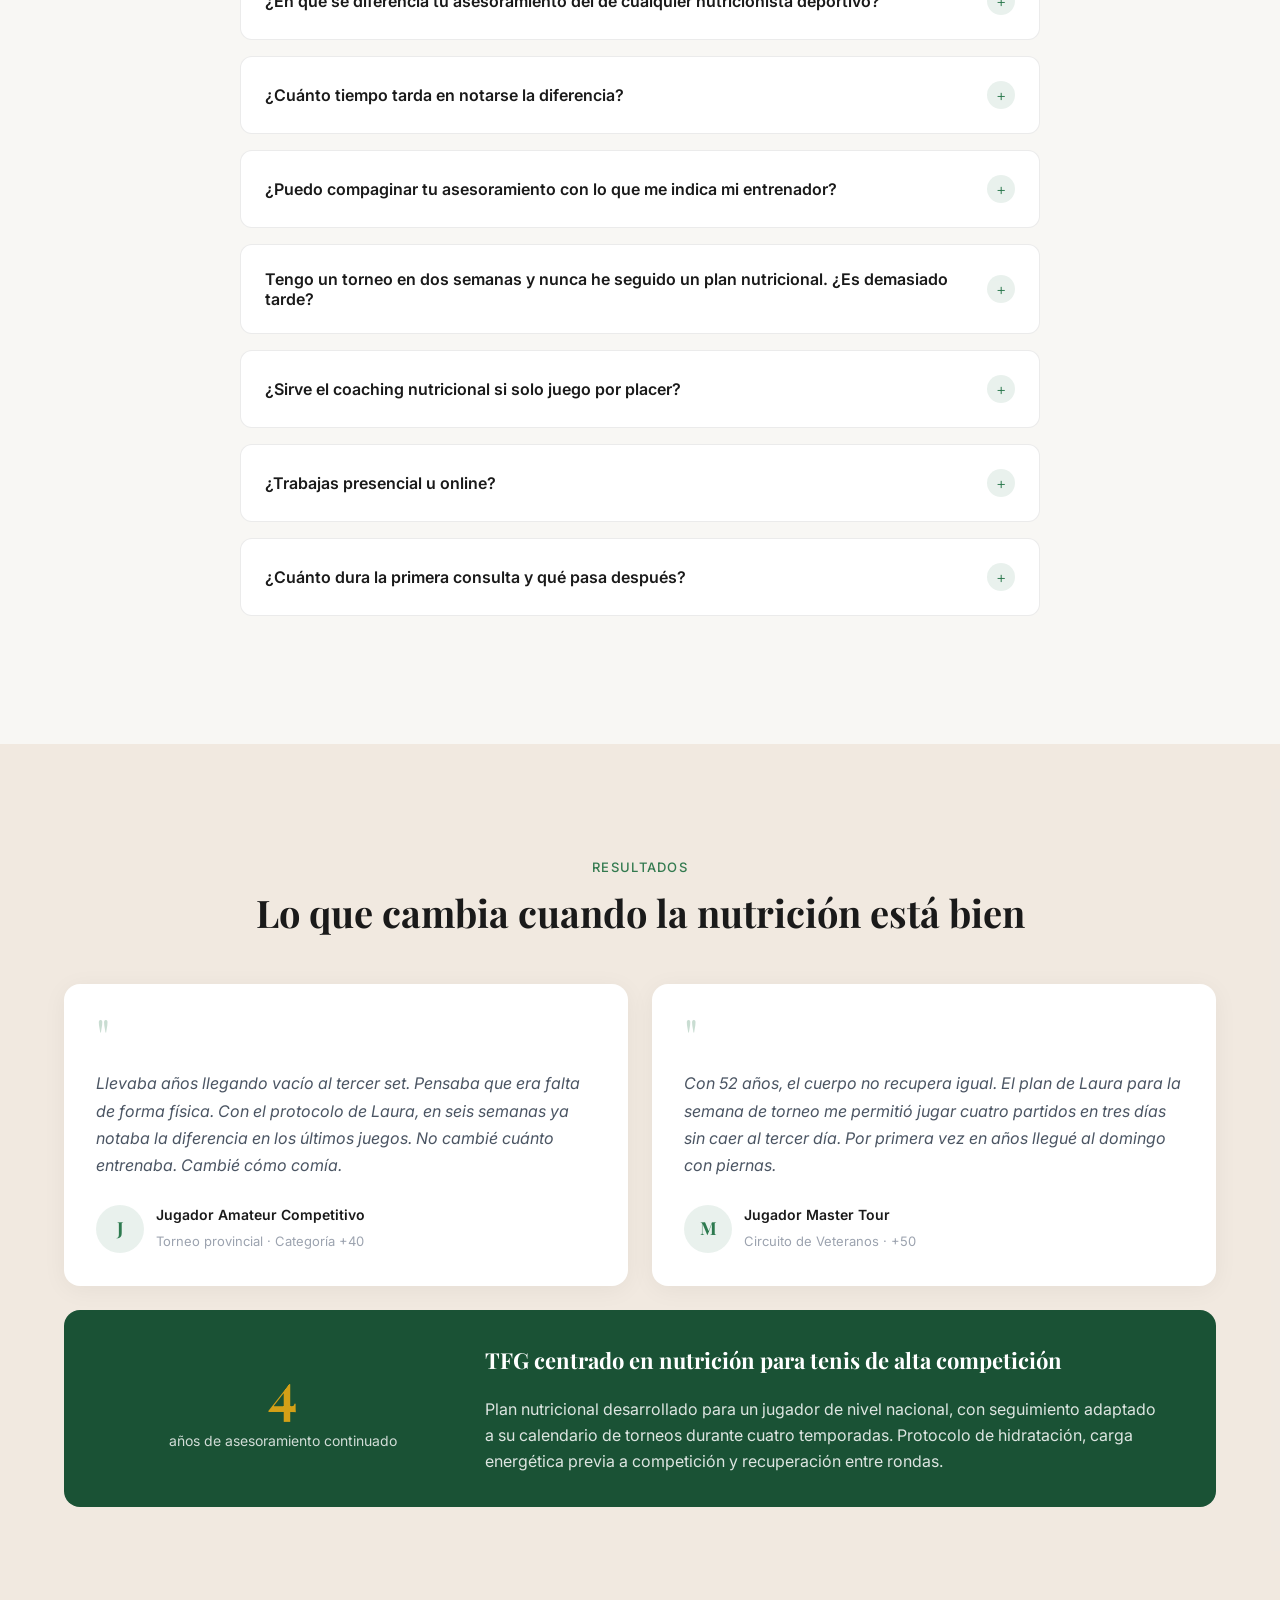
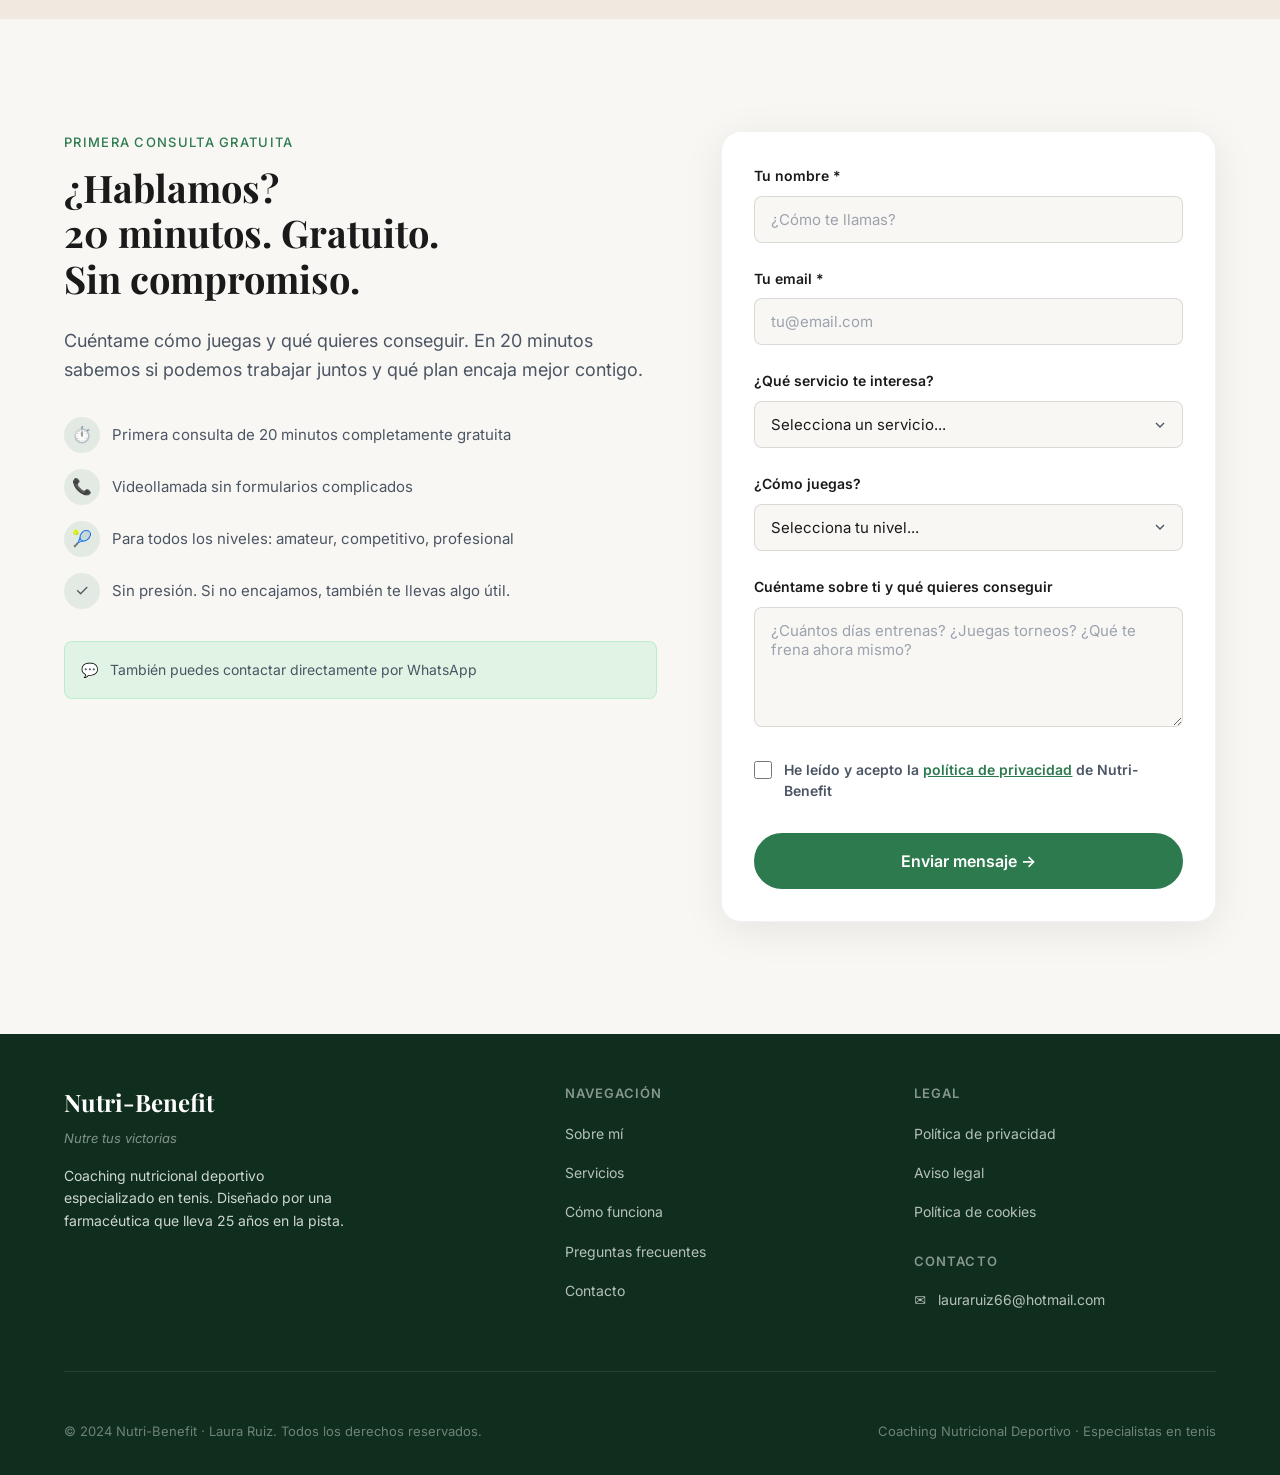
==== commit a9338bc9: "Enhance navbar styles and adjust hero section layout for improved visibility and responsiveness" ====
--- a/index.html
+++ b/index.html
@@ -62,11 +62,16 @@
 
   <!-- Mobile nav overlay -->
   <div class="mobile-nav" id="mobile-nav" role="dialog" aria-label="Menú móvil">
-    <a href="#sobre-mi">Sobre Laura</a>
-    <a href="#servicios">Servicios</a>
-    <a href="#como-funciona">Cómo funciona</a>
-    <a href="#faq">FAQ</a>
-    <a href="#contacto" class="btn btn-primary">Consulta gratuita</a>
+    <nav class="mobile-nav-links">
+      <a href="#sobre-mi">Sobre Laura</a>
+      <a href="#servicios">Servicios</a>
+      <a href="#como-funciona">Cómo funciona</a>
+      <a href="#faq">FAQ</a>
+    </nav>
+    <div class="mobile-nav-footer">
+      <a href="#contacto" class="btn btn-primary">Consulta gratuita →</a>
+      <p class="mobile-nav-tagline">Nutre tus victorias</p>
+    </div>
   </div>
 
   <main>
@@ -78,10 +83,6 @@
       <div class="hero-bg"></div>
 
       <div class="hero-content">
-        <div class="hero-eyebrow fade-up">
-          🎾 Coaching nutricional especializado en tenis
-        </div>
-
         <h1 class="hero-h1 fade-up fade-up-delay-1">
           Nutre<br><em>tus victorias</em>
         </h1>
@@ -90,6 +91,10 @@
           Porque llegar entero al tercer set no es suerte.<br>
           Es lo que comes antes.
         </p>
+
+        <div class="hero-eyebrow fade-up">
+          🎾 Coaching nutricional especializado en tenis
+        </div>
 
         <div class="hero-ctas fade-up fade-up-delay-3">
           <a href="#contacto" class="btn btn-primary" id="hero-cta">
--- a/css/styles.css
+++ b/css/styles.css
@@ -279,26 +279,77 @@
 
 /* Mobile nav */
 .mobile-nav {
-  display: none;
+  display: flex;
+  flex-direction: column;
   position: fixed;
   inset: 0;
-  background: var(--bg-main);
+  background: var(--bg-dark);
   z-index: 99;
+  padding-top: 72px;
+  transform: translateX(100%);
+  transition: transform 0.4s cubic-bezier(0.4, 0, 0.2, 1);
+  visibility: hidden;
+  pointer-events: none;
+}
+.mobile-nav.open {
+  transform: translateX(0);
+  visibility: visible;
+  pointer-events: auto;
+}
+.mobile-nav-links {
+  flex: 1;
+  display: flex;
   flex-direction: column;
-  align-items: center;
-  justify-content: center;
-  gap: var(--s8);
-}
-.mobile-nav.open { display: flex; }
-.mobile-nav a {
+  justify-content: flex-start;
+  padding: var(--s8) var(--s8) var(--s6);
+}
+.mobile-nav-links a {
   font-family: var(--font-serif);
-  font-size: 28px;
+  font-size: 34px;
   font-weight: 700;
-  color: var(--text-main);
-  transition: color var(--transition);
-}
-.mobile-nav a:hover { color: var(--green); }
-.mobile-nav .btn { margin-top: var(--s4); }
+  color: rgba(255,255,255,0.75);
+  padding: var(--s5) 0;
+  border-bottom: 1px solid rgba(255,255,255,0.08);
+  transition: color 0.2s ease, transform 0.2s ease;
+  letter-spacing: -0.02em;
+  display: block;
+}
+.mobile-nav-links a:first-child {
+  border-top: 1px solid rgba(255,255,255,0.08);
+}
+.mobile-nav-links a:hover {
+  color: #fff;
+  transform: translateX(6px);
+}
+.mobile-nav-footer {
+  padding: var(--s6) var(--s8) var(--s10);
+  display: flex;
+  flex-direction: column;
+  align-items: center;
+  gap: var(--s4);
+}
+.mobile-nav-footer .btn {
+  font-size: 16px;
+}
+.mobile-nav-tagline {
+  text-align: center;
+  font-size: 11px;
+  color: rgba(255,255,255,0.25);
+  letter-spacing: 0.12em;
+  text-transform: uppercase;
+  margin: 0;
+}
+.hamburger.open span { background: #fff; }
+#navbar.menu-open {
+  background: var(--bg-dark);
+  box-shadow: none;
+  backdrop-filter: none;
+  -webkit-backdrop-filter: none;
+}
+#navbar.menu-open .brand { color: #a8d5b5; }
+#navbar.menu-open .tagline { color: rgba(168,213,181,0.55); }
+#navbar.menu-open.scrolled .brand { color: #a8d5b5; }
+#navbar.menu-open.scrolled .tagline { color: rgba(168,213,181,0.55); }
 
 /* ── HERO ───────────────────────────────────────────────── */
 #hero {
@@ -358,13 +409,14 @@
   font-weight: 500;
   color: var(--green);
   letter-spacing: 0.04em;
-  margin-bottom: var(--s6);
+  margin-top: var(--s4);
+  margin-bottom: var(--s8);
 }
 
 .hero-h1 {
   font-family: var(--font-serif);
   font-weight: 700;
-  font-size: 62px;
+  font-size: 72px;
   line-height: 1.1;
   color: var(--green-dark);
   margin-bottom: var(--s6);
@@ -380,7 +432,7 @@
   font-size: 20px;
   line-height: 1.55;
   color: var(--text-secondary);
-  margin-bottom: var(--s8);
+  margin-bottom: var(--s4);
   max-width: 500px;
   font-weight: 400;
 }
@@ -1619,28 +1671,44 @@
 
   /* Hero */
   #hero {
-    grid-template-columns: 1fr;
-    min-height: auto;
-    padding-top: 80px;
+    display: flex;
+    flex-direction: column;
+    justify-content: flex-start;
+    min-height: 100vh;
+    padding-top: 0;
+    background-image: url('../img/ChatGPT Image May 28, 2026 at 11_13_52 AM.png');
+    background-size: cover;
+    background-position: top center;
   }
+  .hero-bg {
+    background: linear-gradient(
+      to bottom,
+      rgba(248,247,244,0.08) 0%,
+      rgba(248,247,244,0.72) 22%,
+      rgba(248,247,244,0.92) 45%,
+      rgba(248,247,244,0.96) 100%
+    );
+  }
+  .hero-bg::before { display: none; }
   .hero-content {
-    padding: var(--s12) var(--s6) var(--s8);
+    display: flex;
+    flex-direction: column;
+    padding: 88px var(--s6) var(--s10);
     text-align: center;
   }
-  .hero-h1 { font-size: 36px; }
-  .hero-h2 { font-size: 17px; margin: 0 auto var(--s8); }
+  .hero-eyebrow {
+    font-size: 11px;
+    padding: 4px 10px;
+    margin-top: 0;
+    margin-bottom: var(--s8);
+    align-self: center;
+  }
+  .hero-h1 { font-size: 52px; margin-bottom: var(--s3); }
+  .hero-h2 { font-size: 17px; margin: 0 auto var(--s4); }
   .hero-ctas { justify-content: center; }
   .hero-credentials { justify-content: center; }
-  .hero-visual {
-    height: auto;
-    padding: 0 var(--s6) var(--s12);
-    order: -1;
-  }
-  .hero-photo-frame {
-    aspect-ratio: 4/3;
-    max-width: 100%;
-  }
-  .hero-badge { left: var(--s4); bottom: var(--s4); }
+  .hero-visual { display: none; }
+  .hero-badge { display: none; }
 
   /* Trust */
   .trust-grid { flex-direction: column; align-items: center; }
@@ -1675,7 +1743,15 @@
 }
 
 @media (max-width: 480px) {
-  .hero-h1 { font-size: 30px; }
-  .hero-ctas { flex-direction: column; }
+  .hero-h1 { font-size: 44px; }
+  .hero-ctas {
+    flex-direction: column;
+    align-items: stretch;
+    max-width: 300px;
+    width: 100%;
+    margin-left: auto;
+    margin-right: auto;
+  }
+  .hero-ctas .btn { justify-content: center; }
   .btn { min-height: 44px; }
 }
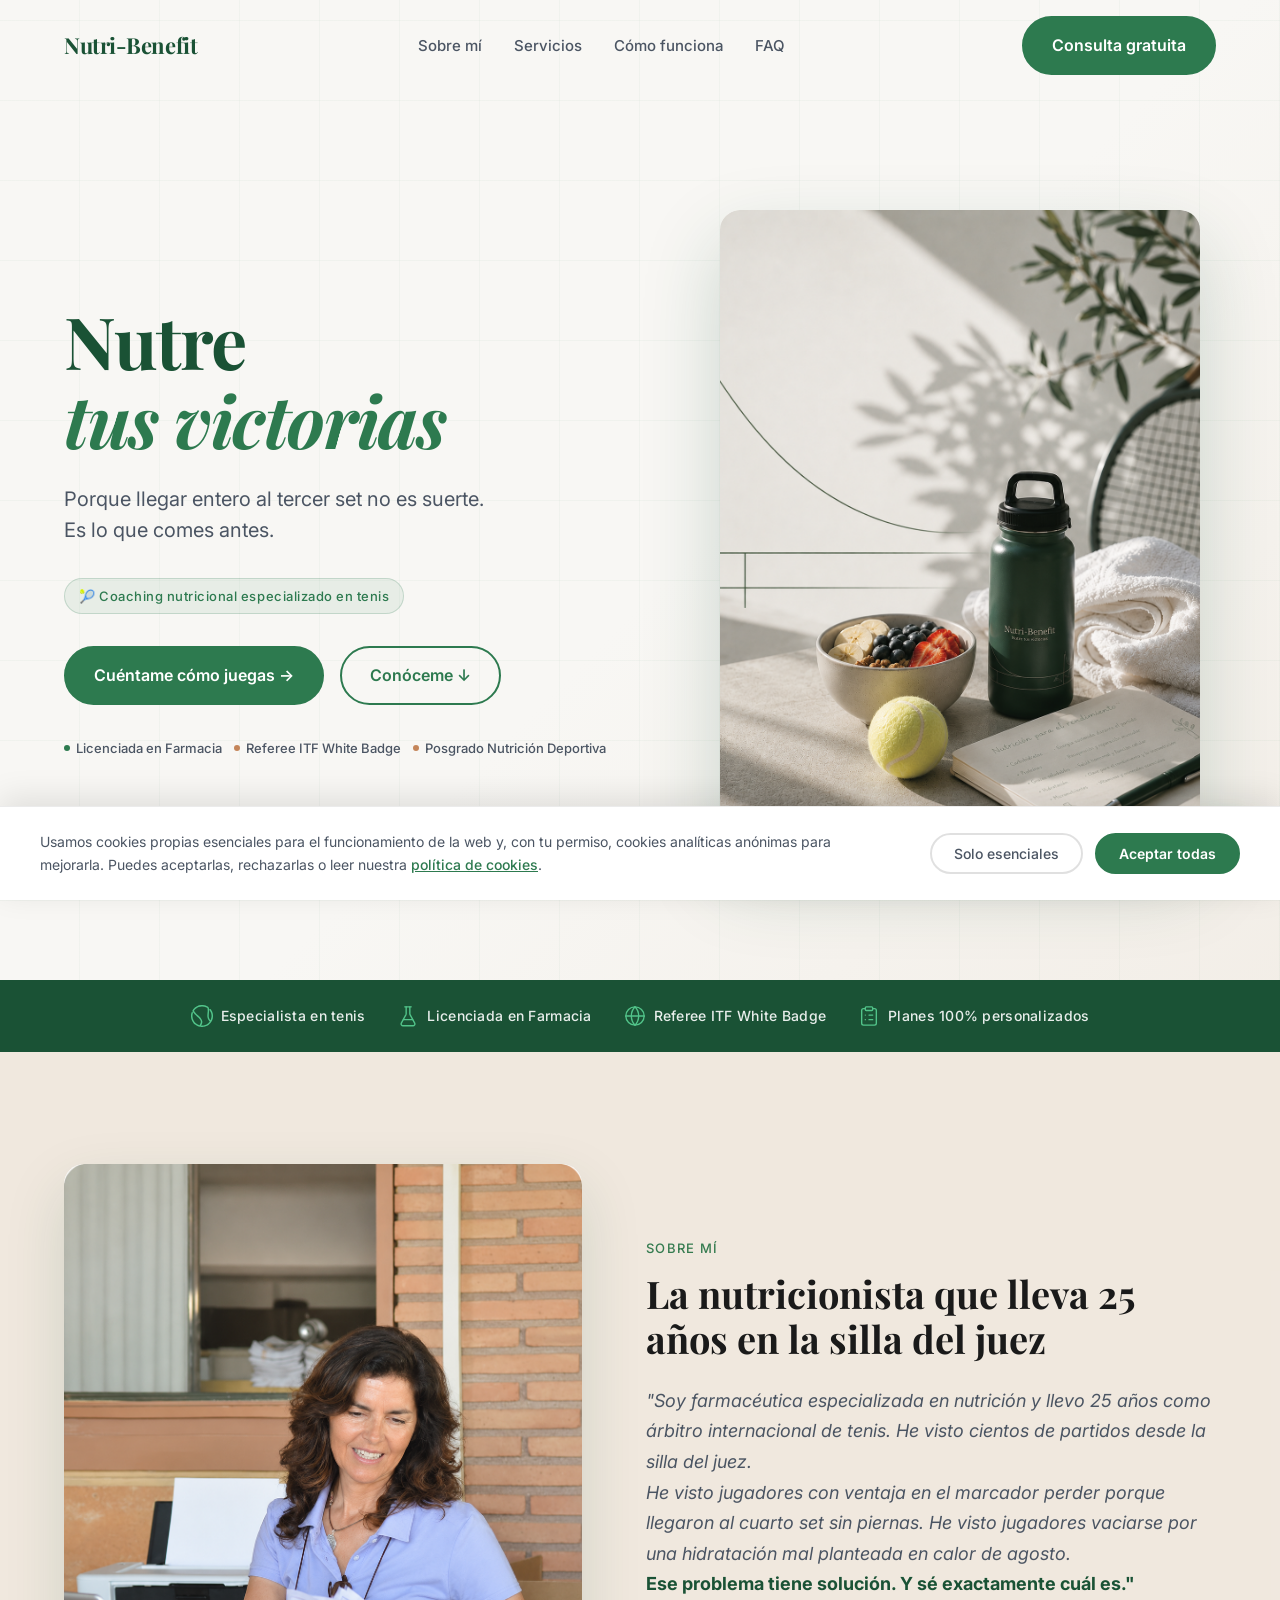
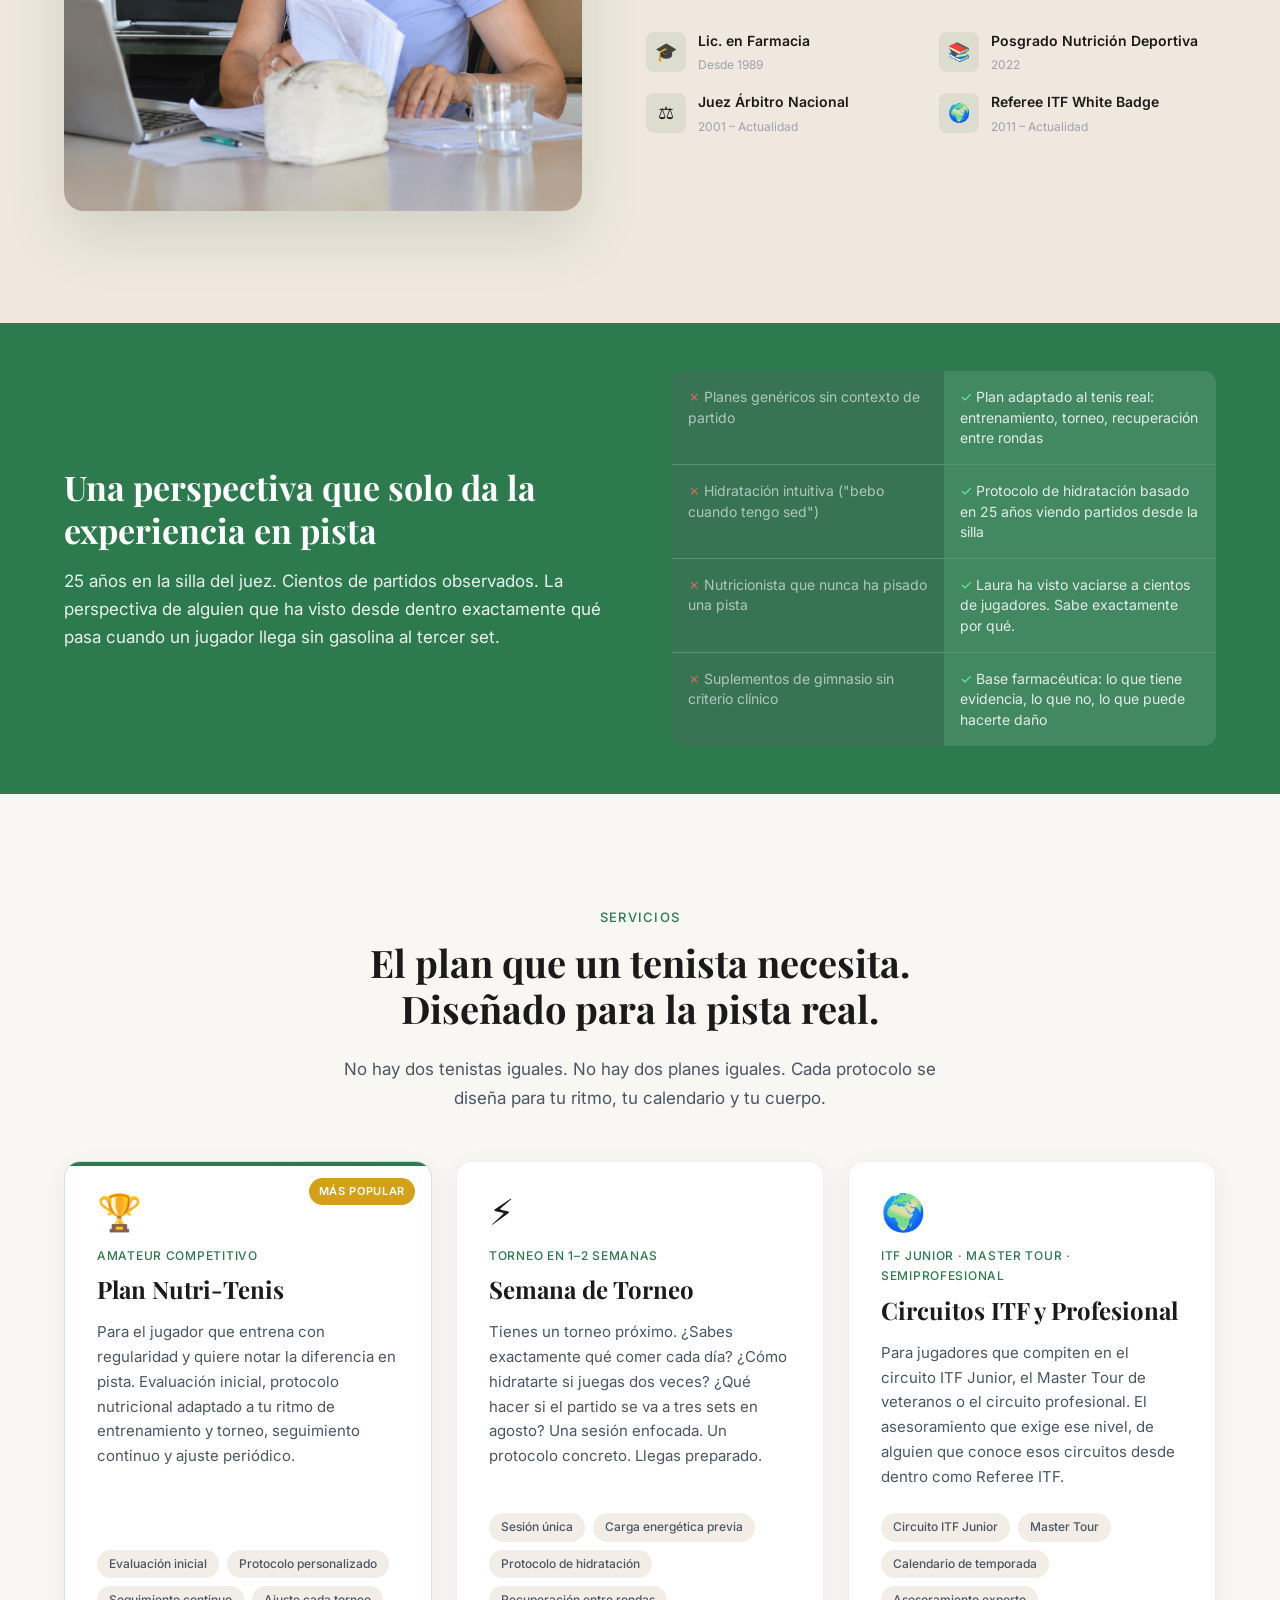
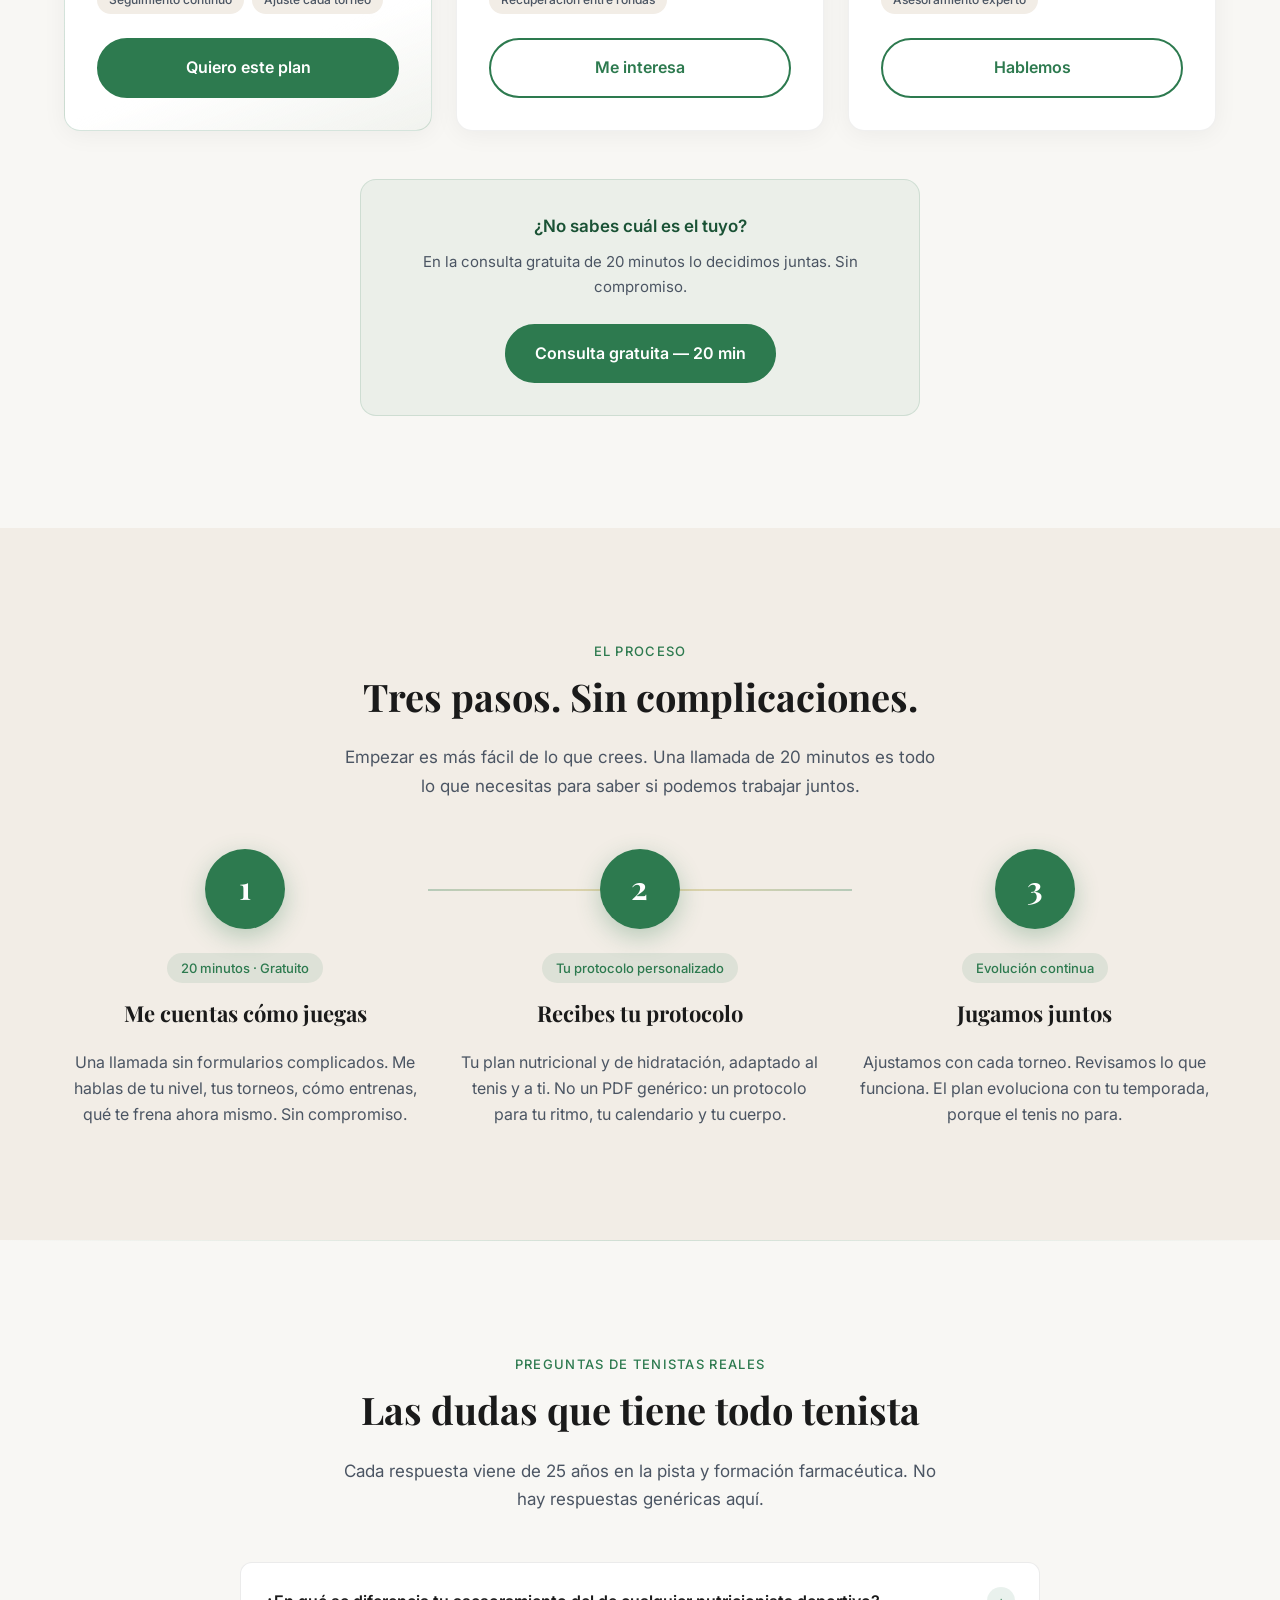
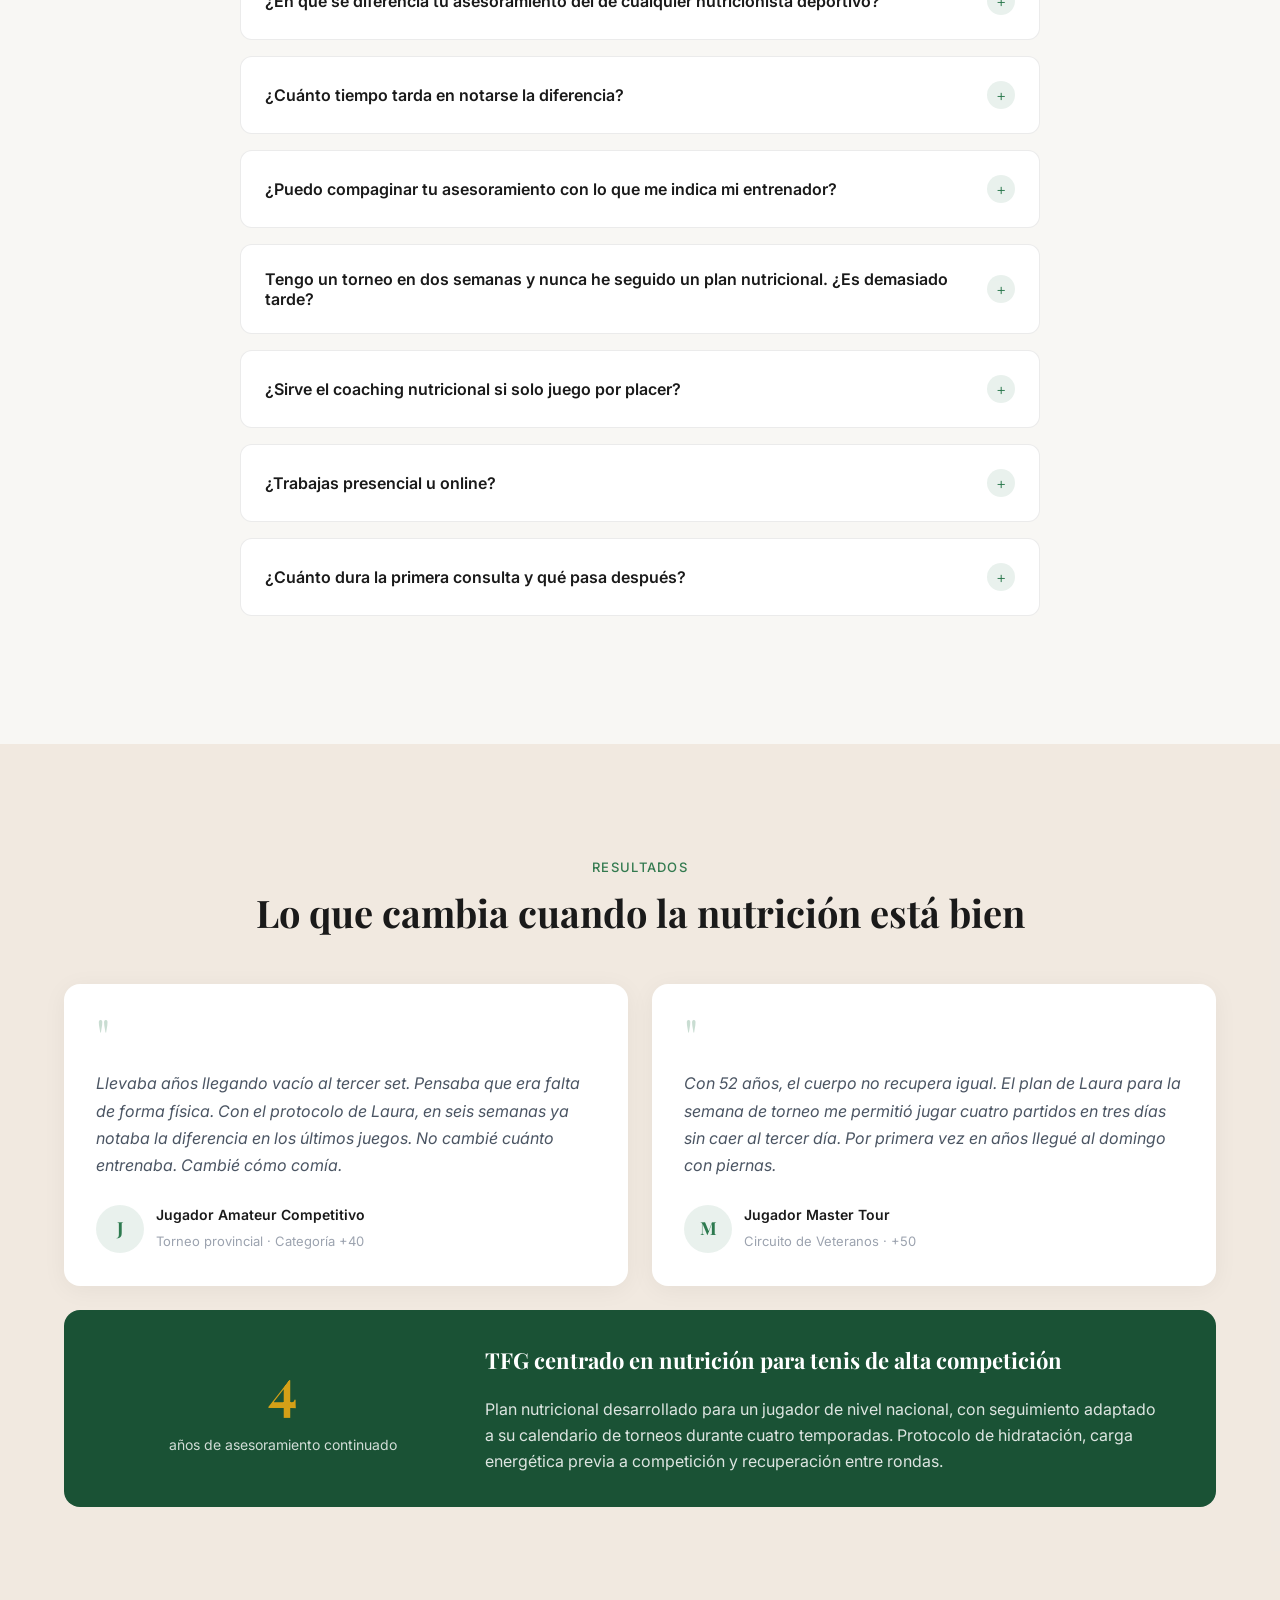
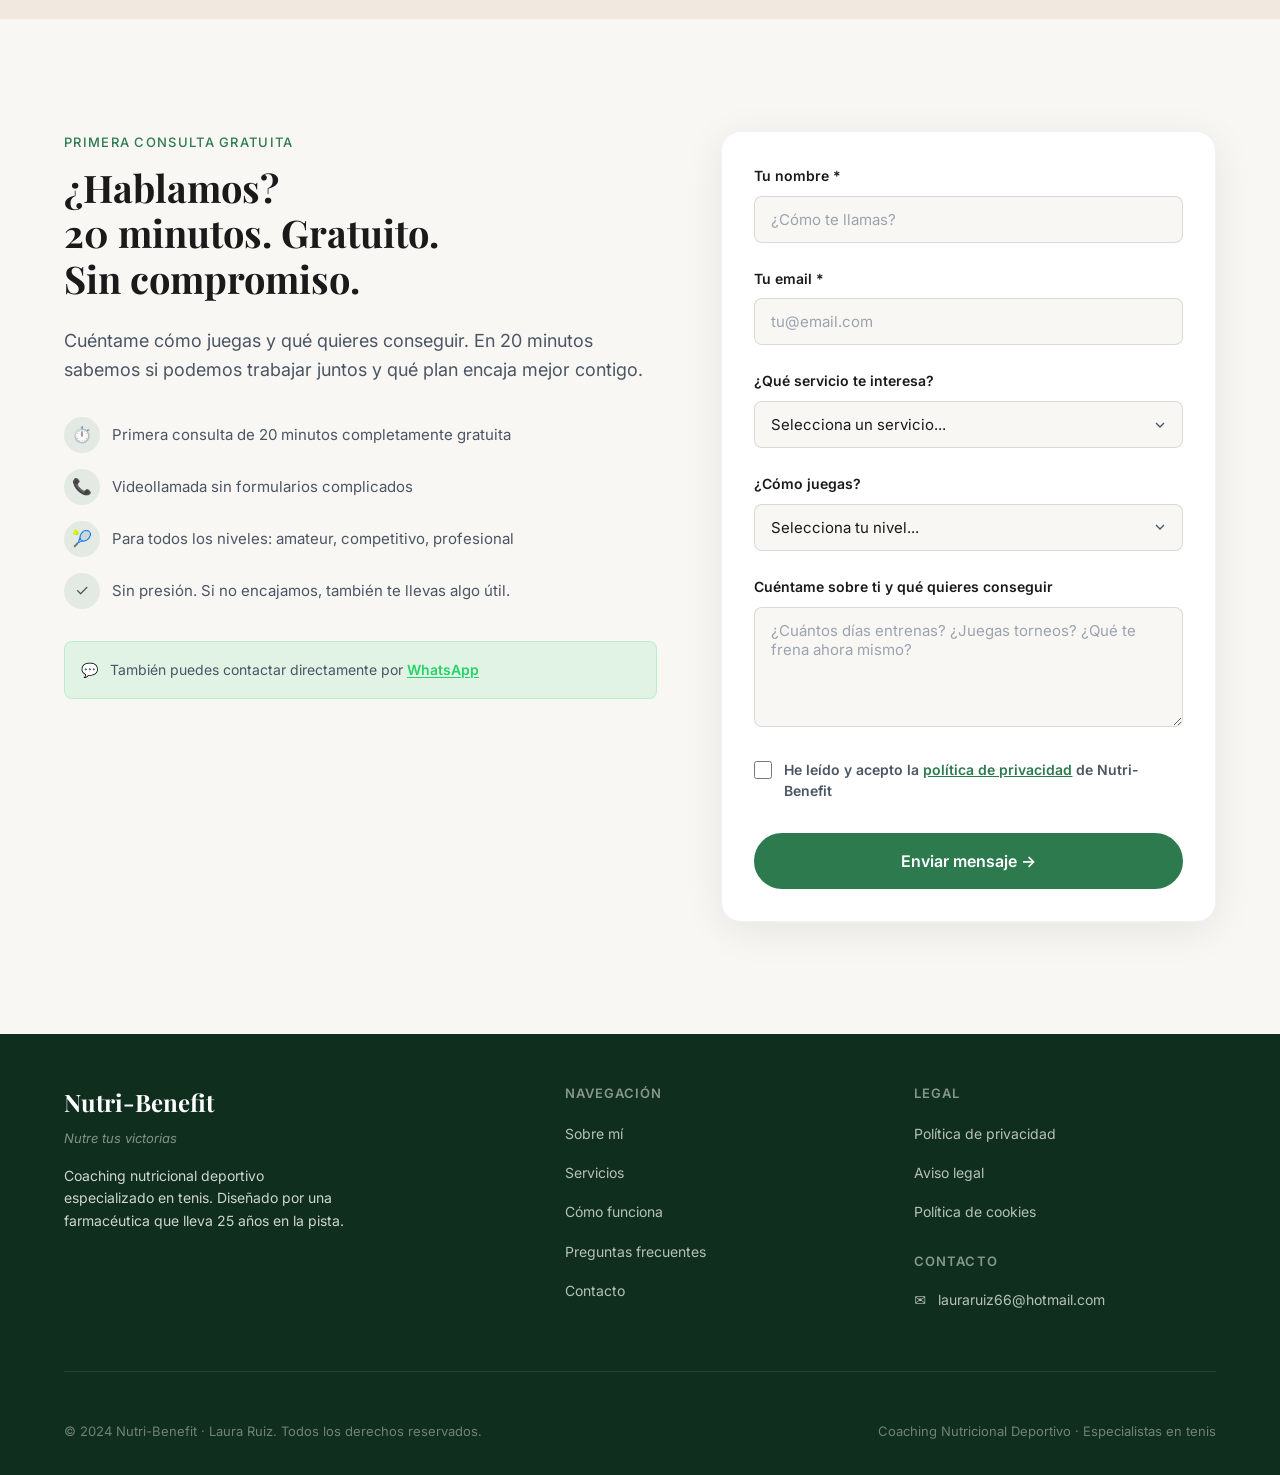
==== commit a31d131b: "Add WhatsApp contact link and style adjustments for improved visibility" ====
--- a/index.html
+++ b/index.html
@@ -70,7 +70,6 @@
     </nav>
     <div class="mobile-nav-footer">
       <a href="#contacto" class="btn btn-primary">Consulta gratuita →</a>
-      <p class="mobile-nav-tagline">Nutre tus victorias</p>
     </div>
   </div>
 
@@ -543,7 +542,7 @@
 
             <div class="contacto-whatsapp-note fade-up">
               <span>💬</span>
-              <span>También puedes contactar directamente por WhatsApp</span>
+              <span>También puedes contactar directamente por <a href="https://wa.me/34617768844?text=Hola%20Laura%2C%20me%20interesa%20el%20coaching%20nutricional%20para%20tenis" target="_blank" rel="noopener" class="whatsapp-inline-link">WhatsApp</a></span>
             </div>
           </div>
 
@@ -682,7 +681,7 @@
        WHATSAPP FAB
   ══════════════════════════════════════════════════════ -->
   <a class="whatsapp-fab btn-whatsapp"
-     href="https://wa.me/34XXXXXXXXX?text=Hola%20Laura%2C%20me%20interesa%20el%20coaching%20nutricional%20para%20tenis"
+     href="https://wa.me/34617768844?text=Hola%20Laura%2C%20me%20interesa%20el%20coaching%20nutricional%20para%20tenis"
      target="_blank"
      rel="noopener noreferrer"
      aria-label="Contactar con Laura por WhatsApp">
--- a/css/styles.css
+++ b/css/styles.css
@@ -281,6 +281,7 @@
 .mobile-nav {
   display: flex;
   flex-direction: column;
+  justify-content: center;
   position: fixed;
   inset: 0;
   background: var(--bg-dark);
@@ -297,11 +298,9 @@
   pointer-events: auto;
 }
 .mobile-nav-links {
-  flex: 1;
   display: flex;
   flex-direction: column;
-  justify-content: flex-start;
-  padding: var(--s8) var(--s8) var(--s6);
+  padding: 0 var(--s8);
 }
 .mobile-nav-links a {
   font-family: var(--font-serif);
@@ -322,11 +321,10 @@
   transform: translateX(6px);
 }
 .mobile-nav-footer {
-  padding: var(--s6) var(--s8) var(--s10);
+  padding: var(--s12) var(--s8) var(--s8);
   display: flex;
   flex-direction: column;
   align-items: center;
-  gap: var(--s4);
 }
 .mobile-nav-footer .btn {
   font-size: 16px;
@@ -340,16 +338,15 @@
   margin: 0;
 }
 .hamburger.open span { background: #fff; }
-#navbar.menu-open {
-  background: var(--bg-dark);
-  box-shadow: none;
-  backdrop-filter: none;
-  -webkit-backdrop-filter: none;
-}
-#navbar.menu-open .brand { color: #a8d5b5; }
-#navbar.menu-open .tagline { color: rgba(168,213,181,0.55); }
-#navbar.menu-open.scrolled .brand { color: #a8d5b5; }
-#navbar.menu-open.scrolled .tagline { color: rgba(168,213,181,0.55); }
+body.menu-open #navbar {
+  background: var(--bg-dark) !important;
+  box-shadow: none !important;
+  backdrop-filter: none !important;
+  -webkit-backdrop-filter: none !important;
+}
+body.menu-open #navbar .brand { color: #a8d5b5 !important; }
+body.menu-open #navbar .tagline { color: rgba(168,213,181,0.55) !important; }
+body.menu-open #navbar .hamburger span { background: #fff; }
 
 /* ── HERO ───────────────────────────────────────────────── */
 #hero {
@@ -908,6 +905,8 @@
   margin-bottom: var(--s6);
 }
 
+.service-cta { justify-content: center; }
+
 .service-tags {
   display: flex;
   flex-wrap: wrap;
@@ -1190,7 +1189,7 @@
   font-weight: 700;
   color: var(--yellow);
   line-height: 1;
-  margin-bottom: var(--s2);
+  margin-bottom: var(--s4);
 }
 
 .caso-stat span {
@@ -1269,6 +1268,14 @@
   font-size: 14px;
   color: var(--text-secondary);
 }
+
+.whatsapp-inline-link {
+  color: #25D366;
+  font-weight: 600;
+  text-decoration: underline;
+  text-underline-offset: 2px;
+}
+.whatsapp-inline-link:hover { color: #1da851; }
 
 /* Form styles */
 .form-card {
@@ -1624,8 +1631,8 @@
   .cookie-banner-actions { width: 100%; }
   .btn-cookie-accept, .btn-cookie-reject { flex: 1; justify-content: center; text-align: center; }
   /* Evitar que el FAB de WhatsApp quede tapado por el banner */
-  .whatsapp-fab { bottom: 100px; }
-  #cookie-banner.hidden ~ .whatsapp-fab { bottom: var(--s6); }
+  .whatsapp-fab { bottom: 40px; }
+  #cookie-banner.hidden ~ .whatsapp-fab { bottom: 0; }
 }
 
 /* ── ANIMATIONS ─────────────────────────────────────────── */
@@ -1674,8 +1681,8 @@
     display: flex;
     flex-direction: column;
     justify-content: flex-start;
-    min-height: 100vh;
-    padding-top: 0;
+    min-height: auto;
+    padding-top: 165px;
     background-image: url('../img/ChatGPT Image May 28, 2026 at 11_13_52 AM.png');
     background-size: cover;
     background-position: top center;
@@ -1693,7 +1700,7 @@
   .hero-content {
     display: flex;
     flex-direction: column;
-    padding: 88px var(--s6) var(--s10);
+    padding: var(--s6) var(--s6) var(--s10);
     text-align: center;
   }
   .hero-eyebrow {
@@ -1704,9 +1711,9 @@
     align-self: center;
   }
   .hero-h1 { font-size: 52px; margin-bottom: var(--s3); }
-  .hero-h2 { font-size: 17px; margin: 0 auto var(--s4); }
+  .hero-h2 { font-size: 15px; margin: 0 auto var(--s4); }
   .hero-ctas { justify-content: center; }
-  .hero-credentials { justify-content: center; }
+  .hero-credentials { justify-content: center; margin-bottom: var(--s8); }
   .hero-visual { display: none; }
   .hero-badge { display: none; }
 
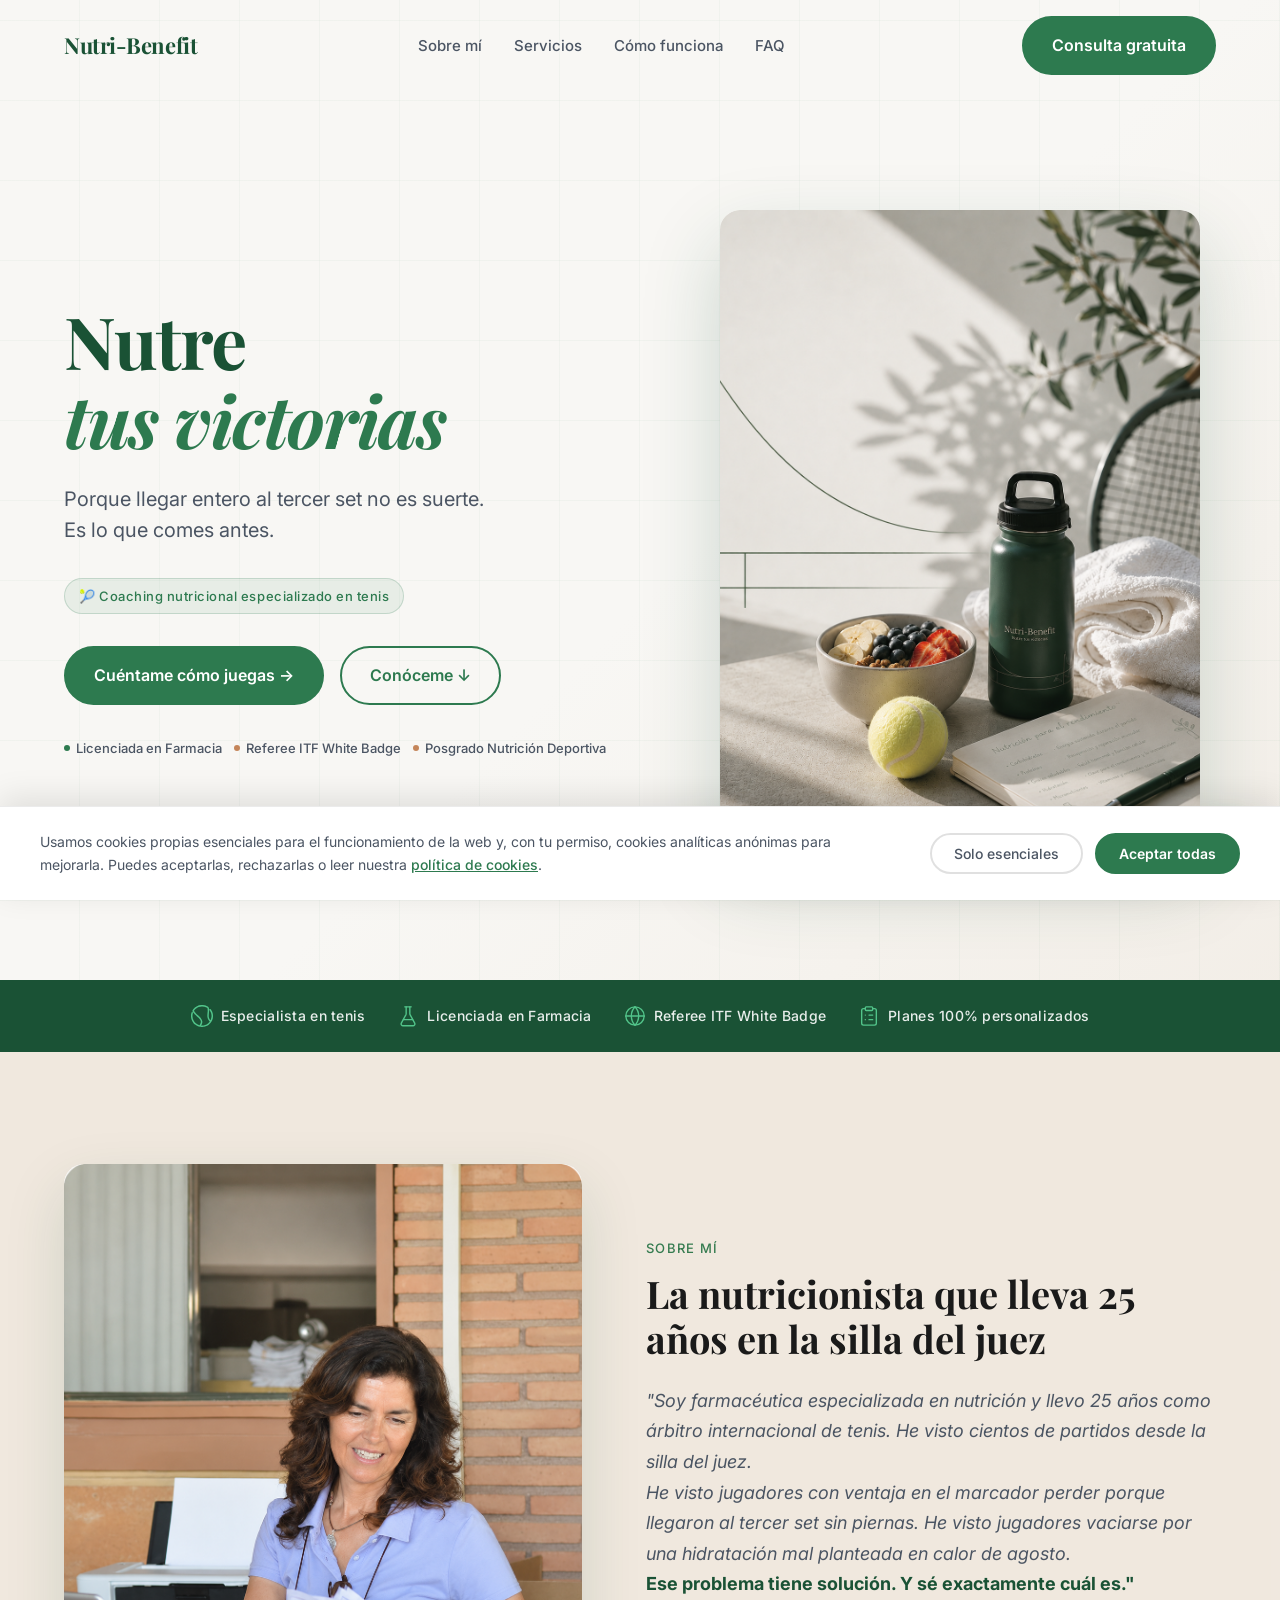
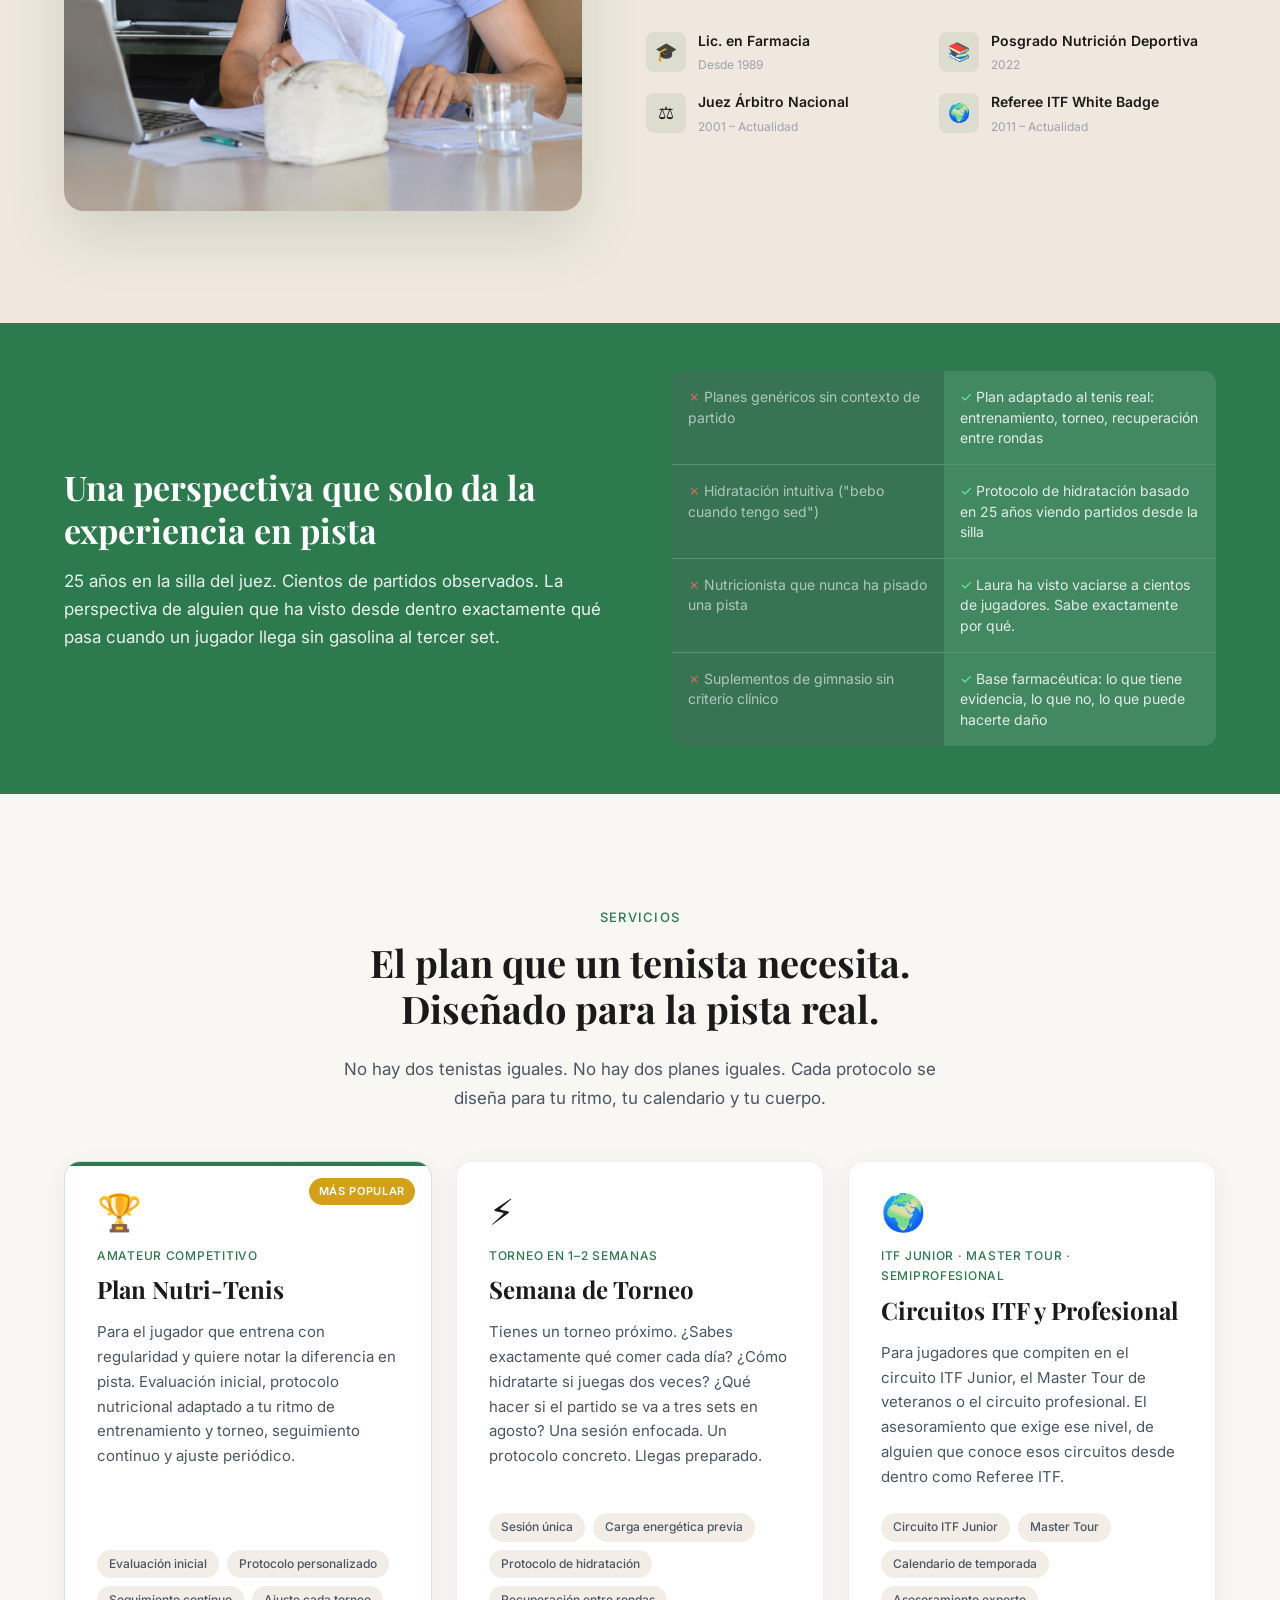
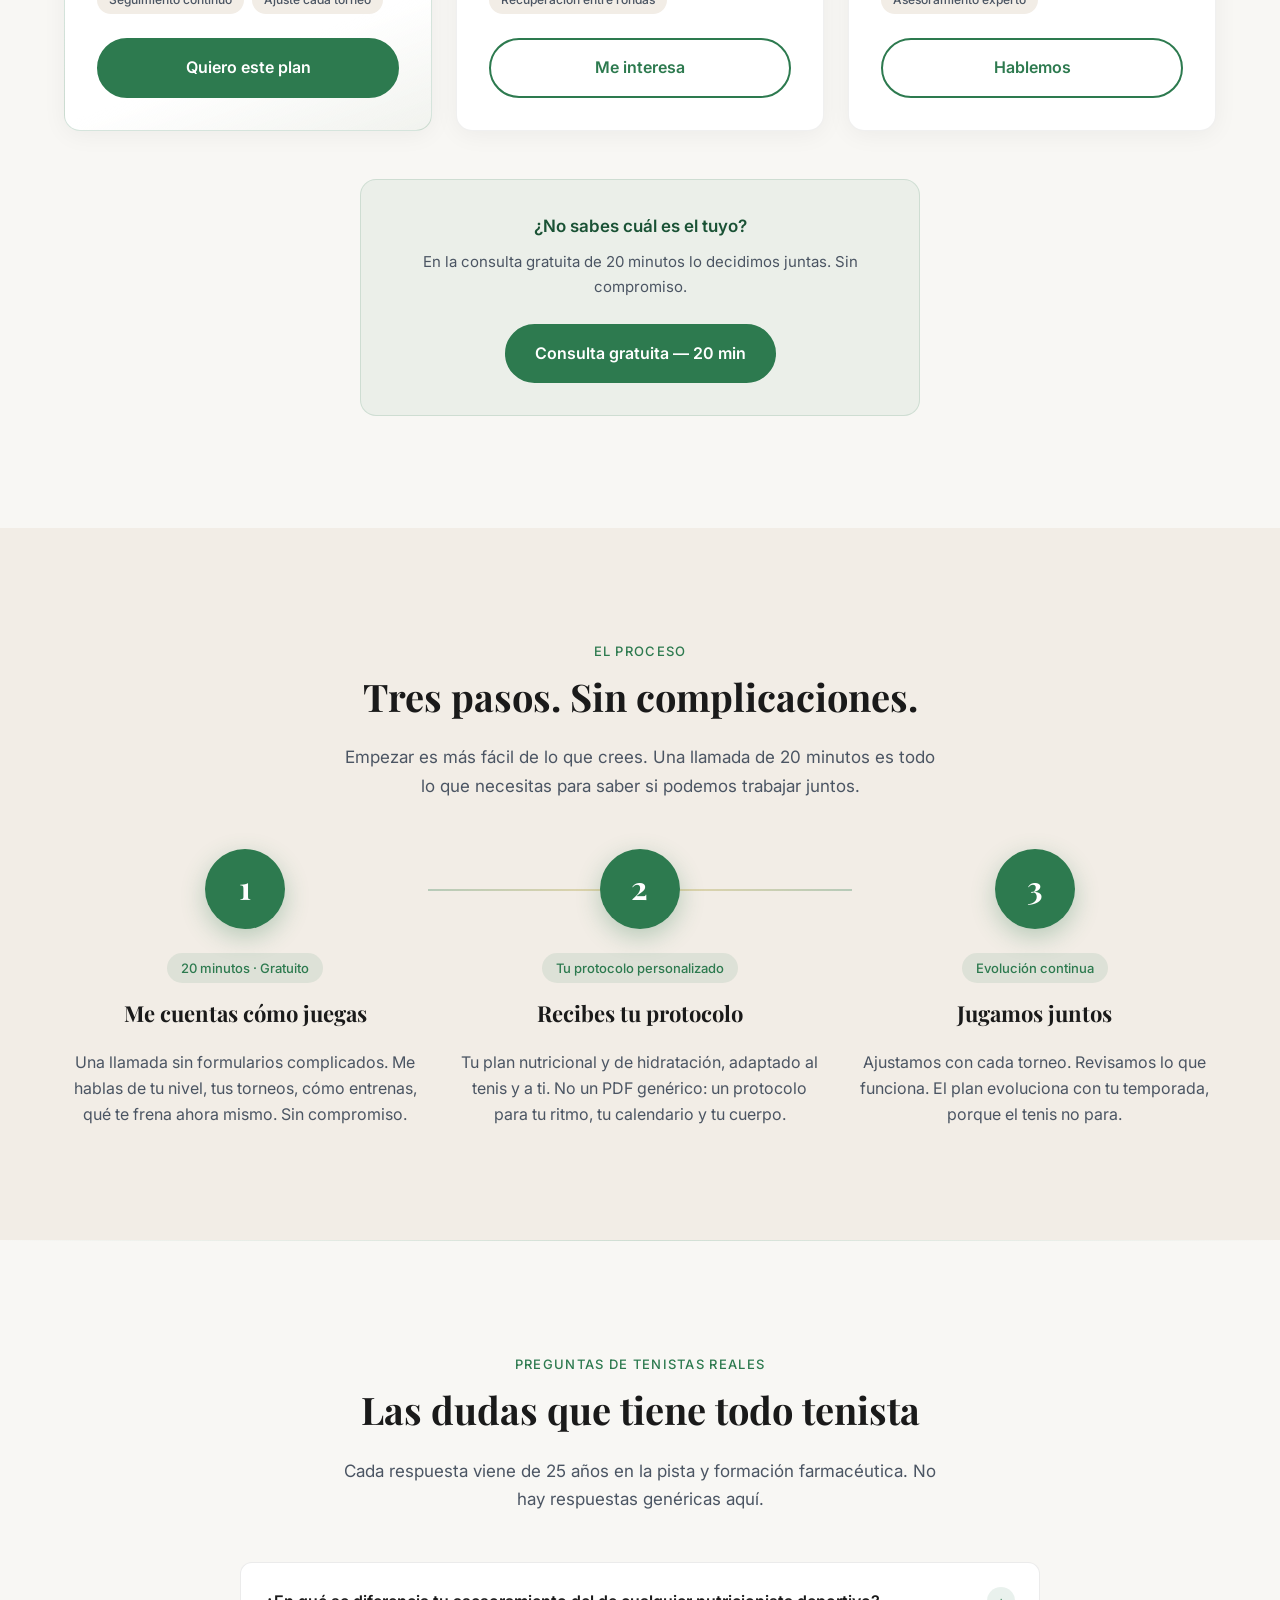
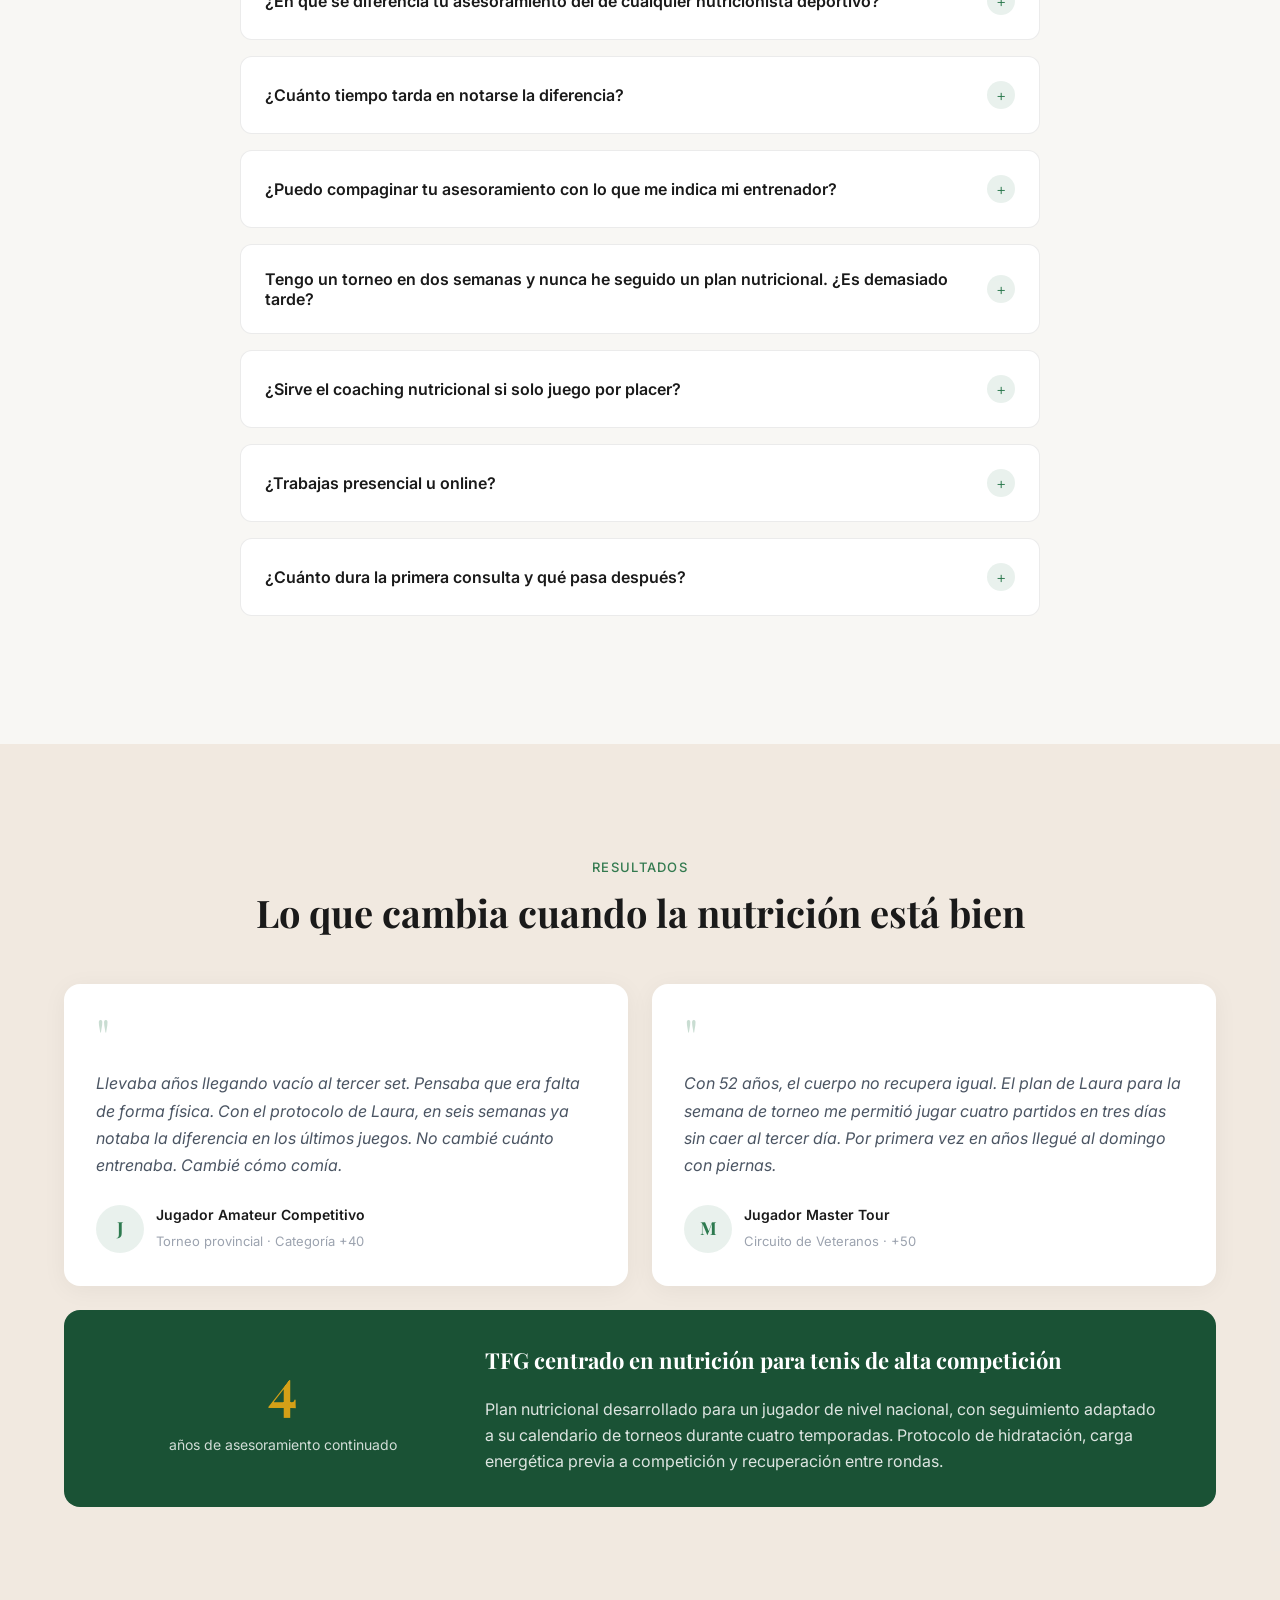
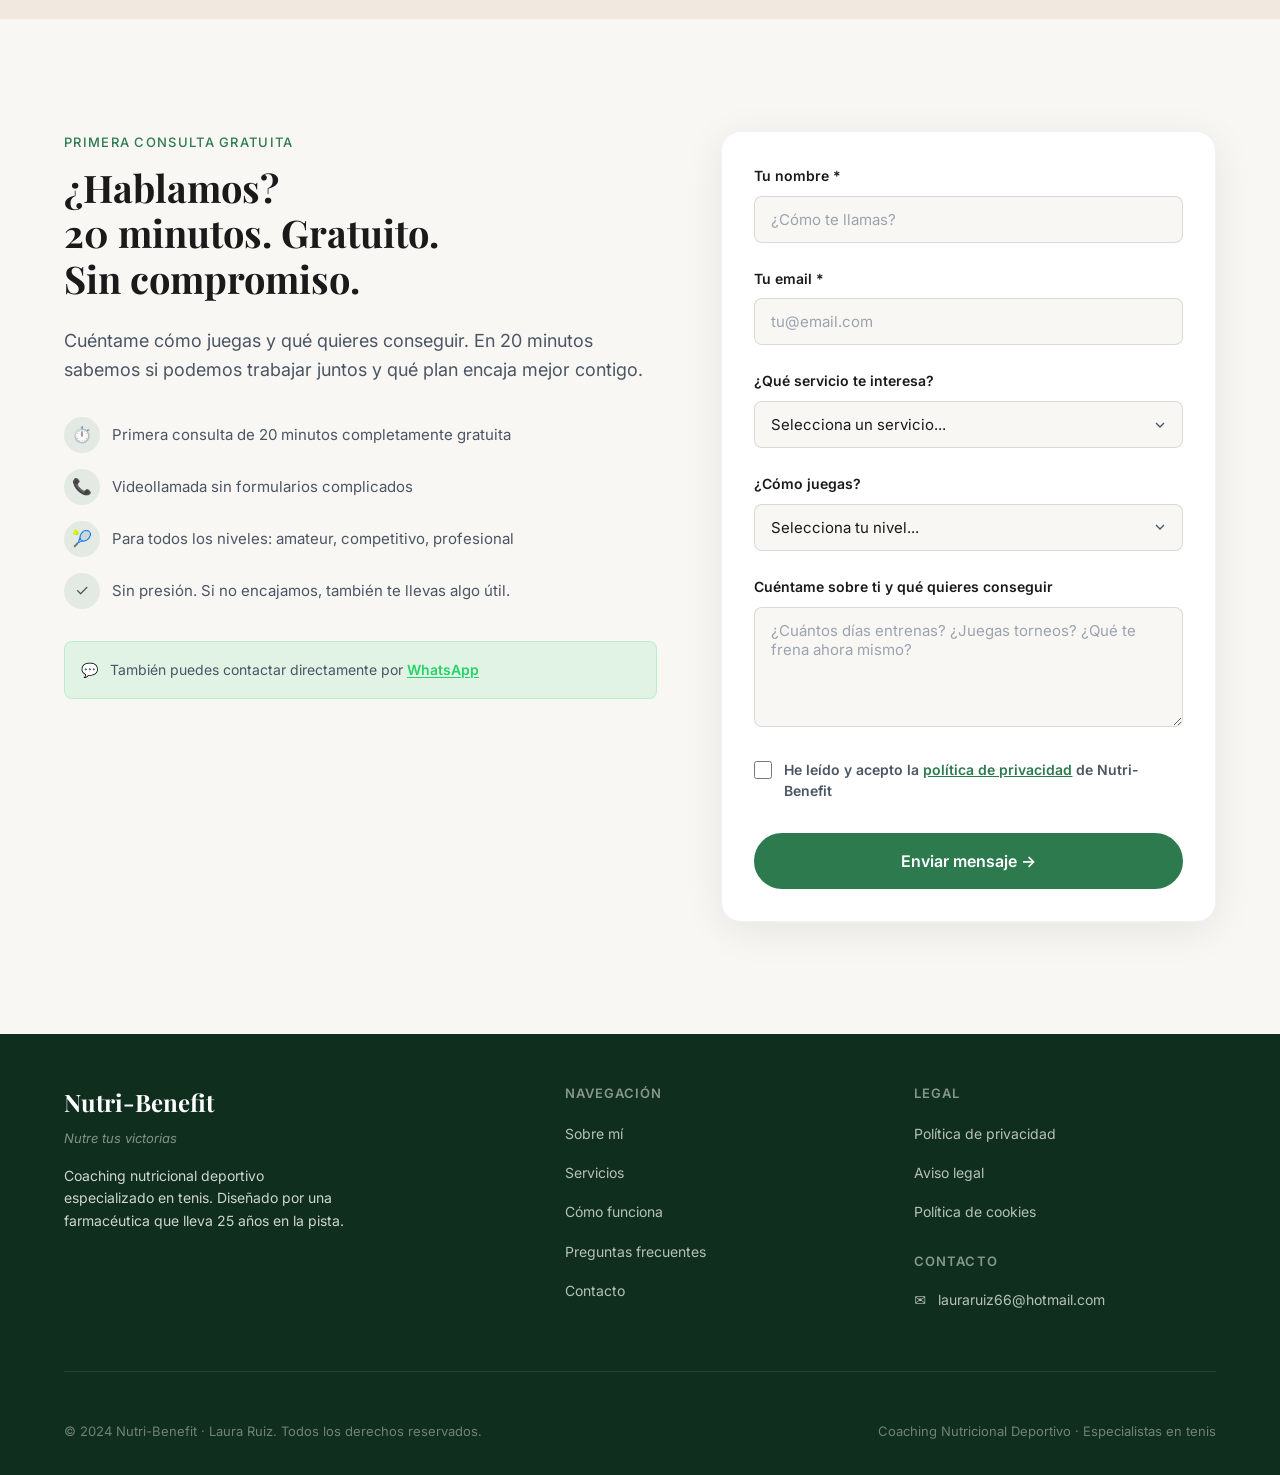
==== commit 57396e63: "Fix quote text for clarity in nutritional coaching message" ====
--- a/index.html
+++ b/index.html
@@ -181,7 +181,7 @@
 
             <blockquote class="fade-up">
               <p>"Soy farmacéutica especializada en nutrición y llevo 25 años como árbitro internacional de tenis. He visto cientos de partidos desde la silla del juez.</p>
-              <p>He visto jugadores con ventaja en el marcador perder porque llegaron al cuarto set sin piernas. He visto jugadores vaciarse por una hidratación mal planteada en calor de agosto.</p>
+              <p>He visto jugadores con ventaja en el marcador perder porque llegaron al tercer set sin piernas. He visto jugadores vaciarse por una hidratación mal planteada en calor de agosto.</p>
               <p><strong>Ese problema tiene solución. Y sé exactamente cuál es."</strong></p>
             </blockquote>
 
